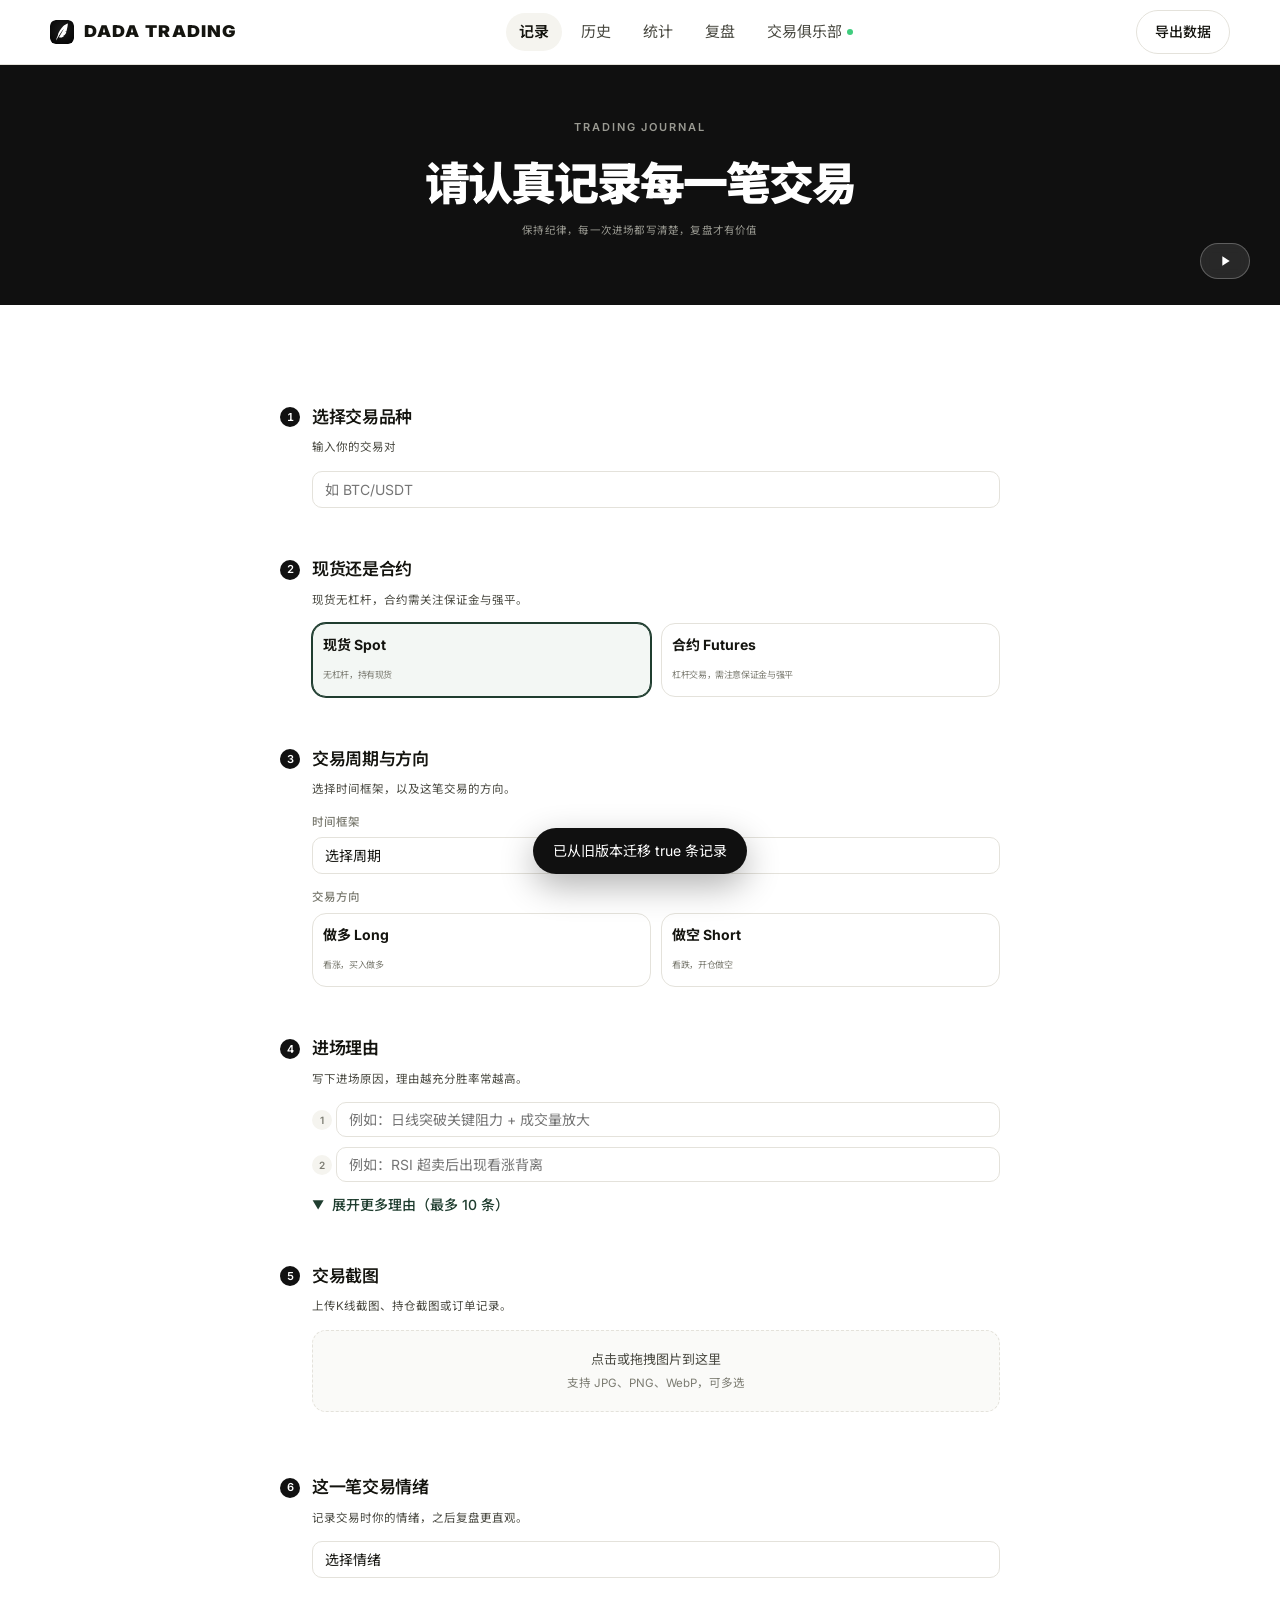
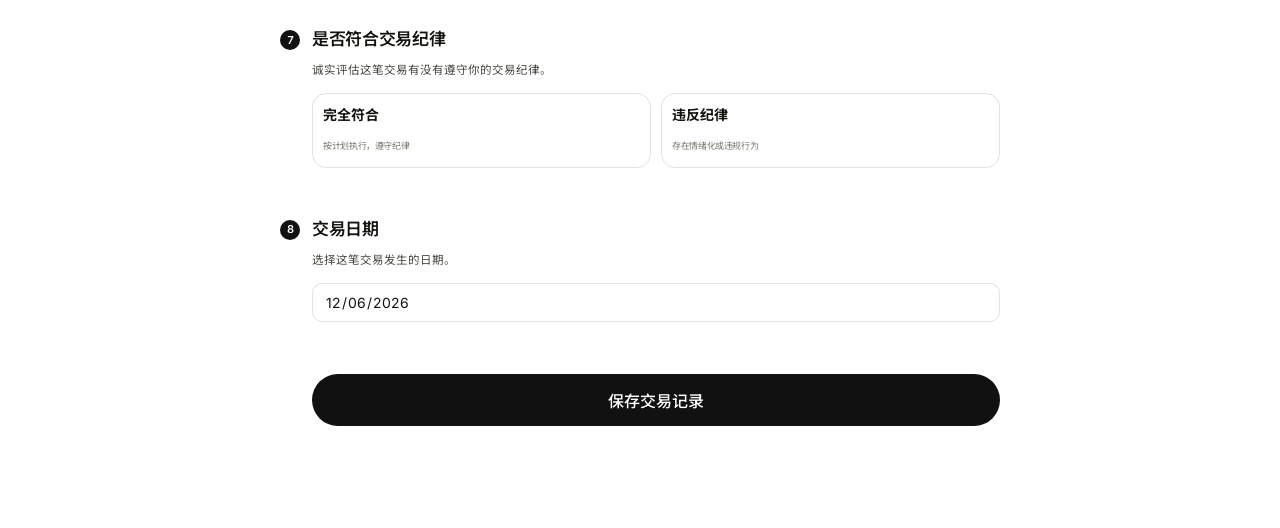
==== index.html @ 96890002 "v4 rebuild 1790158097" ====
<!DOCTYPE html>
<html lang="zh-CN">
<head>
  <meta charset="utf-8" />
  <meta name="viewport" content="width=device-width, initial-scale=1, maximum-scale=1, user-scalable=no" />
  <title>DADA TRADING | Crypto Journal</title>
  <link rel="preconnect" href="https://fonts.googleapis.com">
  <link rel="preconnect" href="https://fonts.gstatic.com" crossorigin>
  <link href="https://fonts.googleapis.com/css2?family=Inter:wght@400;500;600;700&family=Noto+Sans+SC:wght@400;500;700;900&family=Oswald:ital,wght@0,300;0,400;0,700;1,700&display=swap" rel="stylesheet">
  <link rel="icon" type="image/svg+xml" href="favicon.svg">
   <link rel="stylesheet" href="css/style.css?v=5924">
   <style>
    .feed-item { border-bottom: 1px solid #eee; padding: 12px 0; cursor: pointer; }
    .feed-item:last-child { border-bottom: none; }
    .feed-item__head { display: flex; align-items: center; gap: 8px; }
    .feed-dot-viewed { width: 8px; height: 8px; border-radius: 50%; background: #4c8468; }
    .feed-dot-unviewed { width: 8px; height: 8px; border-radius: 50%; background: #b33a2b; }
    .feed-date { font-weight: 600; font-size: 14px; color: #14140f; }
    .feed-title { font-size: 14px; color: #555; flex: 1; }
    .feed-viewed { font-size: 12px; color: #999; }
    .feed-detail { padding: 0; overflow: hidden; }
     .feed-detail .report-section { margin-bottom: 16px; }
     .feed-detail .report-section h3 { font-size: 16px; font-weight: 700; color: #14140f; border-left: 3px solid #b33a2b; padding-left: 8px; margin-bottom: 8px; }
    .feed-detail .report-section h3 { font-size: 16px; font-weight: 700; color: #14140f; border-left: 3px solid #b33a2b; padding-left: 8px; margin-bottom: 8px; }
    .feed-detail .report-section h4 { font-size: 14px; font-weight: 600; color: #333; margin: 8px 0 4px; }
    .feed-detail .report-section p { font-size: 13px; color: #444; line-height: 1.6; margin: 4px 0; }
    .feed-detail .report-table { width: 100%; border-collapse: collapse; margin: 8px 0; font-size: 13px; }
    .feed-detail .report-table th { background: #14140f; color: #fff; padding: 6px 10px; text-align: left; font-weight: 500; }
    .feed-detail .report-table td { padding: 6px 10px; border-bottom: 1px solid #eee; color: #333; }
    .feed-detail .report-table tr:nth-child(even) { background: #f9f9f9; }
    .feed-detail .report-table tr:hover { background: #f0f0f0; }
    .feed-detail .report-table .highlight { background: #fff3e0; font-weight: 600; color: #b33a2b; }
    .feed-detail .report-table .ok { color: #4c8468; font-weight: 600; }
    .feed-detail .report-table .warn { color: #b33a2b; }
    .feed-detail .report-table .neutral { color: #666; }
    .feed-detail .report-table td:first-child { font-weight: 600; color: #14140f; }
    .feed-detail .report-table td:first-child .tag { display: inline-block; padding: 2px 8px; border-radius: 4px; font-size: 11px; font-weight: 600; }
    .feed-detail .report-table .tag-ok { background: #e8f5e9; color: #4c8468; }
    .feed-detail .report-table .tag-warn { background: #fff3e0; color: #b33a2b; }
    .feed-detail .report-table .tag-neutral { background: #f5f5f5; color: #666; }
    .feed-detail .report-table .tag-fail { background: #ffebee; color: #b33a2b; }
    .feed-detail .report-bullet { font-size: 13px; color: #444; line-height: 1.8; padding-left: 4px; }
    .feed-detail .report-bullet li { margin-bottom: 2px; }
    .feed-detail .report-rule { border: none; border-top: 1px dashed #ddd; margin: 12px 0; }
    .feed-detail .report-quote { border-left: 3px solid #b33a2b; padding-left: 12px; font-size: 13px; color: #666; font-style: italic; margin: 8px 0; }
    .feed-detail .report-conclusion { background: linear-gradient(135deg, #14140f 0%, #1a1a12 100%); color: #fff; border-radius: 12px; padding: 16px 20px; margin-top: 12px; }
    .feed-detail .report-conclusion h3 { color: #fff; border-left-color: #f0c040; }
    .feed-detail .report-conclusion p { color: #ddd; }
     .feed-detail .report-footer { font-size: 11px; color: #aaa; margin-top: 12px; text-align: center; }
    @media (max-width: 480px) {
      .feed-detail .report-card { padding: 12px; border-radius: 8px; margin-bottom: 8px; }
       .feed-detail .report-section { margin-bottom: 10px; }
      .feed-detail .report-section h3 { font-size: 13px; padding-left: 6px; margin-bottom: 4px; }
      .feed-detail .report-section h4 { font-size: 12px; margin: 6px 0 2px; }
      .feed-detail .report-section p { font-size: 11px; line-height: 1.5; margin: 2px 0; }
      .feed-detail .report-table { font-size: 11px; margin: 4px 0; }
      .feed-detail .report-table th { padding: 4px 6px; font-size: 11px; }
      .feed-detail .report-table td { padding: 4px 6px; font-size: 11px; }
      .feed-detail .report-bullet { font-size: 11px; line-height: 1.6; }
      .feed-detail .report-bullet li { margin-bottom: 1px; }
      .feed-detail .report-rule { margin: 8px 0; }
      .feed-detail .report-quote { font-size: 11px; padding-left: 8px; margin: 4px 0; }
      .feed-detail .report-conclusion { padding: 10px 12px; margin-top: 8px; border-radius: 8px; }
      .feed-detail .report-conclusion h3 { font-size: 13px; }
      .feed-detail .report-conclusion p { font-size: 11px; }
    }
   </style>
</head>
<body>

  <header class="nav">
    <div class="nav__inner">
      <a class="brand" href="#" onclick="switchView('record'); return false;">
        <div class="brand__mark"><img src="favicon.svg" alt=""></div>
        <span>DADA TRADING</span>
      </a>
      <nav class="nav__links">
        <a href="#" data-view="record" class="active" onclick="switchView('record'); return false;">记录</a>
        <a href="#" data-view="history" onclick="switchView('history'); return false;">历史</a>
        <a href="#" data-view="stats" onclick="switchView('stats'); return false;">统计</a>
        <a href="#" data-view="review" onclick="switchView('review'); return false;">复盘</a>
        <a href="#" data-view="club" onclick="switchView('club'); return false;">交易俱乐部<span class="club-dot"></span></a>
      </nav>
      <div class="nav__actions">
        <a class="btn btn--ghost" id="navExport" href="#" onclick="switchView('history'); setTimeout(()=>document.getElementById('export').scrollIntoView({behavior:'smooth'}),50); return false;">导出数据</a>
      </div>
    </div>
  </header>

  <main>
    <!-- ======== VIEW RECORD ======== -->
    <section class="view" id="view-record">
      <section class="pagehead section--dark hero">
        <div class="wrap wrap--narrow">
          <p class="eyebrow">Trading Journal</p>
          <h1 class="display">请认真记录每一笔交易</h1>
          <p class="lede">保持纪律，每一次进场都写清楚，复盘才有价值</p>
        </div>
        <button class="player-btn" id="audioToggle" type="button" aria-label="播放暂停冥想音乐" aria-pressed="false">
          <svg class="ic-play" viewBox="0 0 24 24" width="16" height="16" fill="currentColor"><path d="M8 5v14l11-7z"/></svg>
          <svg class="ic-pause" viewBox="0 0 24 24" width="16" height="16" fill="currentColor"><path d="M6 5h4v14H6zM14 5h4v14h-4z"/></svg>
        </button>
      </section>
      <section class="section">
        <div class="wrap wrap--narrow">
          <div class="success" id="successState">
            <div class="success-icon">✓</div>
            <h2>已记录</h2>
            <p>这笔交易已保存到你的日记。继续保持纪律。</p>
            <br>
            <button class="btn btn--primary" style="max-width:220px;margin:0 auto" onclick="location.reload()">再记一笔</button>
            <br>
            <a class="btn btn--ghost hide-mobile" style="width:auto" href="#" onclick="switchView('history'); return false;">查看历史记录</a>
          </div>

          <form class="form" id="tradeForm" onsubmit="handleSubmit(event)">
            <!-- 1. 选择交易品种 -->
            <div class="form__step">
              <h2 class="form__label"><span>1</span> 选择交易品种</h2>
              <p class="form__hint">输入你的交易对</p>
              <input type="text" id="pair" placeholder="如 BTC/USDT" required>
            </div>

            <!-- 2. 现货还是合约 -->
            <div class="form__step">
              <h2 class="form__label"><span>2</span> 现货还是合约</h2>
              <p class="form__hint">现货无杠杆，合约需关注保证金与强平。</p>
              <div class="choices">
                <label class="choice"><input type="radio" name="marketType" value="spot" checked><div><strong>现货 Spot</strong><em>无杠杆，持有现货</em></div></label>
                <label class="choice"><input type="radio" name="marketType" value="futures"><div><strong>合约 Futures</strong><em>杠杆交易，需注意保证金与强平</em></div></label>
              </div>
            </div>

            <!-- 3. 交易周期与方向 -->
            <div class="form__step">
              <h2 class="form__label"><span>3</span> 交易周期与方向</h2>
              <p class="form__hint">选择时间框架，以及这笔交易的方向。</p>
              <div>
                <div class="field-label">时间框架</div>
                <select id="timeframe" required>
                  <option value="">选择周期</option>
                  <option value="scalp">Scalp（超短）</option>
                  <option value="intraday">日内</option>
                  <option value="swing">波段</option>
                  <option value="position">中长线</option>
                </select>
              </div>
              <div class="field-label" style="margin-top:14px">交易方向</div>
              <div class="choices">
                <label class="choice"><input type="radio" name="direction" value="long" required><div><strong>做多 Long</strong><em>看涨，买入做多</em></div></label>
                <label class="choice"><input type="radio" name="direction" value="short"><div><strong>做空 Short</strong><em>看跌，开仓做空</em></div></label>
              </div>
            </div>
            <!-- 4. 进场理由 -->
            <div class="form__step">
              <h2 class="form__label"><span>4</span> 进场理由</h2>
              <p class="form__hint">写下进场原因，理由越充分胜率常越高。</p>
              <div class="reasons-list" id="reasonsList">
                <div class="reason-item">
                  <span class="num-badge">1</span>
                  <input type="text" name="reason" placeholder="例如：日线突破关键阻力 + 成交量放大" maxlength="120">
                </div>
                <div class="reason-item">
                  <span class="num-badge">2</span>
                  <input type="text" name="reason" placeholder="例如：RSI 超卖后出现看涨背离" maxlength="120">
                </div>
                <div class="reasons-extra" id="reasonsExtra">
                  <div class="reason-item">
                    <span class="num-badge">3</span>
                    <input type="text" name="reason" placeholder="例如：支撑位多次测试后守住" maxlength="120">
                  </div>
                  <div class="reason-item">
                    <span class="num-badge">4</span>
                    <input type="text" name="reason" placeholder="例如：与大盘 / BTC 走势背离" maxlength="120">
                  </div>
                  <div class="reason-item">
                    <span class="num-badge">5</span>
                    <input type="text" name="reason" placeholder="例如：资金费率极端，反向博弈" maxlength="120">
                  </div>
                  <div class="reason-item">
                    <span class="num-badge">6</span>
                    <input type="text" name="reason" placeholder="例如：重要新闻 / 事件驱动" maxlength="120">
                  </div>
                  <div class="reason-item">
                    <span class="num-badge">7</span>
                    <input type="text" name="reason" placeholder="例如：形态确认（头肩、旗形等）" maxlength="120">
                  </div>
                  <div class="reason-item">
                    <span class="num-badge">8</span>
                    <input type="text" name="reason" placeholder="例如：多周期共振" maxlength="120">
                  </div>
                  <div class="reason-item">
                    <span class="num-badge">9</span>
                    <input type="text" name="reason" placeholder="例如：风险回报比 ≥ 1:2" maxlength="120">
                  </div>
                  <div class="reason-item">
                    <span class="num-badge">10</span>
                    <input type="text" name="reason" placeholder="例如：符合自己的交易系统信号" maxlength="120">
                  </div>
                </div>
              </div>

              <button type="button" class="reasons-toggle" id="reasonsToggle" onclick="toggleReasons()">
                <span class="arrow">▼</span>
                <span id="reasonsToggleText">展开更多理由（最多 10 条）</span>
              </button>

            </div>

            <!-- 5. 交易截图 -->
            <div class="form__step">
              <h2 class="form__label"><span>5</span> 交易截图</h2>
              <p class="form__hint">上传K线截图、持仓截图或订单记录。</p>
              <div class="upload-zone" id="uploadZone" onclick="document.getElementById('fileInput').click()">
                <p>点击或拖拽图片到这里</p>
                <p class="hint">支持 JPG、PNG、WebP，可多选</p>
              </div>
              <input type="file" id="fileInput" accept="image/*" multiple style="display:none" onchange="handleFiles(this.files)">
              <div class="preview-grid" id="previewGrid"></div>
            </div>

            <!-- 6. 这一笔交易情绪 -->
            <div class="form__step">
              <h2 class="form__label"><span>6</span> 这一笔交易情绪</h2>
              <p class="form__hint">记录交易时你的情绪，之后复盘更直观。</p>
              <select id="emotion">
                <option value="">选择情绪</option>
                <option value="1">😰 恐慌 / 贪婪</option>
                <option value="2">😟 焦虑 / 冲动</option>
                <option value="3">😐 一般</option>
                <option value="4">🙂 沉着</option>
                <option value="5">😌 理性且自信</option>
              </select>
            </div>

            <!-- 7. 是否符合交易纪律 -->
            <div class="form__step">
              <h2 class="form__label"><span>7</span> 是否符合交易纪律</h2>
              <p class="form__hint">诚实评估这笔交易有没有遵守你的交易纪律。</p>
              <div class="choices">
                <label class="choice"><input type="radio" name="discipline" value="yes" required><div><strong>完全符合</strong><em>按计划执行，遵守纪律</em></div></label>
                <label class="choice"><input type="radio" name="discipline" value="no"><div><strong>违反纪律</strong><em>存在情绪化或违规行为</em></div></label>
              </div>
            </div>

            <!-- 8. 交易日期 -->
            <div class="form__step">
              <h2 class="form__label"><span>8</span> 交易日期</h2>
              <p class="form__hint">选择这笔交易发生的日期。</p>
              <input type="date" id="tradeDate" required>
            </div>

            <button type="submit" class="btn btn--primary btn--save">保存交易记录</button>
          </form>
        </div>
      </section>
    </section>

    <!-- ======== VIEW HISTORY ======== -->
    <section class="view" id="view-history" style="display:none">
      <section class="pagehead section--dark">
        <div class="wrap wrap--narrow">
          <p class="eyebrow">Trade History</p>
          <h1 class="display">历史</h1>
          <p class="lede">回顾每一笔交易，找到哪些决策在做对的事，哪些在亏钱</p>
        </div>
      </section>
      <section class="section">
        <div class="wrap">
          <div class="stats-grid">
            <div class="stat-card"><div class="stat-label">符合筛选的交易</div><div class="stat-value" id="sumTotal">—</div></div>
            <div class="stat-card"><div class="stat-label">已平仓</div><div class="stat-value" id="sumClosed">—</div></div>
            <div class="stat-card"><div class="stat-label">胜率</div><div class="stat-value" id="sumWinrate">—</div></div>
            <div class="stat-card"><div class="stat-label">累计盈亏</div><div class="stat-value" id="sumPnl">—</div></div>
          </div>
          <div class="toolbar">
            <div class="grow" style="max-width:300px"><input type="search" id="fQ" placeholder="搜索交易对 / 理由 / 笔记…"></div>
            <select id="fMarketType"><option value="">全部市场</option><option value="spot">现货</option><option value="futures">合约</option></select>
            <select id="fDirection"><option value="">全部方向</option><option value="long">做多</option><option value="short">做空</option></select>
            <select id="fResult"><option value="">全部结果</option><option value="win">盈利</option><option value="loss">亏损</option><option value="breakeven">持平</option><option value="open">持仓</option></select>
            <select id="fMonth"><option value="">全部月份</option></select>
            <button class="btn btn--ghost" id="btnReset">重置</button>
          </div>
          <div class="list-meta">
            <span id="resultCount"></span>
            <div id="pager" style="display:flex;gap:6px"></div>
          </div>
          <div class="card">
            <div class="table-wrap">
              <table class="table" id="tradeTable">
                <thead><tr><th>日期</th><th>交易对</th><th>方向</th><th>市场</th><th>进场 → 出场</th><th>收益率</th><th>盈亏</th><th>结果</th><th>理由</th></tr></thead>
                <tbody id="tbody"></tbody>
              </table>
            </div>
            <div class="empty" id="histEmpty" style="display:none">
              <div class="empty-icon">🗒</div>
              <h3>还没有交易记录</h3>
              <p>去记录第一笔交易，或者调整筛选条件再看看。</p>
              <a class="btn btn--primary btn--row" href="#" onclick="switchView('record'); return false;">去记录</a>
            </div>
          </div>
        </div>
      </section>

      <section id="export" class="section">
        <div class="wrap">
          <div class="card">
            <div class="card__head"><div><h3 class="card__title">数据导出与备份</h3><p class="card__sub">CSV 可用 Excel / Numbers 打开；JSON 备份包含截图，可完整恢复。</p></div></div>
            <div class="toolbar" style="justify-content:flex-start;background:none;border:1px solid var(--line);padding:16px">
              <button class="btn btn--sm btn--row" id="btnCsv">导出 CSV（当前筛选）</button>
              <button class="btn btn--ghost btn--row" id="btnBackup">备份全部数据 (JSON)</button>
              <button class="btn btn--ghost btn--row" id="btnRestore">从备份恢复</button>
              <input type="file" id="fileRestore" accept=".json,application/json" style="display:none">
            </div>
          </div>
        </div>
      </section>

      <section class="section" style="padding-bottom:0">
        <div class="wrap">
          <div class="card">
            <div class="card__head"><div><h3 class="card__title">数据同步（多设备）</h3><p class="card__sub">手机与 Mac 使用同一份数据。配置一次后无需手动备份导入。</p></div></div>
            <div id="syncStatus" class="sync-status"></div>
            <div class="toolbar" style="justify-content:flex-start;background:none;border:1px solid var(--line);padding:16px;flex-wrap:wrap">
              <input id="syncUrl" type="text" placeholder="服务器地址，如 http://192.168.1.10:8737" style="flex:1;min-width:240px;padding:10px 12px;border:1px solid var(--line);border-radius:10px;background:#fff;font-size:14px">
              <button class="btn btn--sm btn--row" id="btnSyncConnect">连接并同步</button>
              <button class="btn btn--ghost btn--row" id="btnSyncUpload">把本机数据上传到服务器</button>
              <button class="btn btn--ghost btn--row" id="btnSyncDisconnect">断开同步（用本地数据）</button>
            </div>
          </div>
          <p class="footer-note" style="padding-top:24px">数据保存在本地或你自己机器的服务器上，不会上传到第三方。手机连接同一网络后用浏览器打开服务器地址即可同步使用。</p>
        </div>
      </section>
    </section>

    <!-- ======== VIEW STATS ======== -->
    <section class="view" id="view-stats" style="display:none">
      <section class="pagehead section--dark">
        <div class="wrap wrap--narrow">
          <p class="eyebrow">Analytics</p>
          <h1 class="display">让结果有迹可循</h1>
          <p class="lede">时刻看清自己哪里在赚钱，哪里在情绪化交易</p>
        </div>
      </section>
      <div class="review-tabs review-tabs--tight review-tabs--center wrap wrap--narrow">
        <button class="review-tab active" id="tabPlaza" onclick="switchStatsTab('plaza'); return false;">交易广场</button>
        <button class="review-tab" id="tabDashboard" onclick="switchStatsTab('dashboard'); return false;">数据看板</button>
      </div>
      <section class="section section--top-sm section--plaza" id="panelPlaza">
        <div class="wrap wrap--narrow">
          <div class="card card--flat">
            <div id="plazaBoard"></div>
          </div>
        </div>
      </section>
      <section class="section section--top-sm" id="panelDashboard" style="display:none">
        <div class="wrap">
          <div class="empty" id="statsEmpty" style="display:none">
            <div class="empty-icon">📊</div>
            <h3>还没有统计数据</h3>
            <p>先记录几笔交易，这里会生成胜率、盈亏分布、情绪等分析。</p>
            <a class="btn btn--primary btn--row" href="#" onclick="switchView('record'); return false;">去记录</a>
          </div>
          <div class="chart-grid">
            <div style="padding:0 22px" id="marketWrap">
              <div id="marketChart"></div>
            </div>
            <div style="padding:0 22px" id="timeframeWrap">
              <div id="timeframeChart"></div>
            </div>
            <div style="padding:0 22px" id="directionWrap">
              <div id="directionChart"></div>
            </div>
            <div style="padding:0 22px" id="resultWrap">
              <div id="resultChart"></div>
            </div>
            <div style="padding:0 22px" id="reasonsWrap">
              <div id="reasonsChart"></div>
            </div>
            <div class="card">
              <div class="card__head"><div><h3 class="card__title">情绪分布</h3><p class="card__sub">1 = 焦虑 / 贪婪，5 = 平静理性</p></div></div>
              <div id="emotionChart"></div>
            </div>
            <div class="card" style="grid-column:1/-1">
              <div class="card__head"><div><h3 class="card__title">纪律 vs 表现</h3><p class="card__sub" id="disciplineNote"></p></div></div>
              <div id="pressureChart" style="margin-top:14px"></div>
            </div>
          </div>
          <p class="footer-note" style="padding-top:24px">数据仅保存在本地（浏览器 / Mac 应用），不会上传到服务器。</p>
        </div>
      </section>
    </section>

    <!-- ======== VIEW CLUB ======== -->
    <section class="view" id="view-review" style="display:none">
      <section class="pagehead section--dark">
        <div class="wrap wrap--narrow">
          <p class="eyebrow">Review</p>
          <h1 class="display">复盘是优秀交易者的标配</h1>
          <p class="lede">回顾每一笔交易，提炼下一次更好的自己</p>
        </div>
      </section>
      <div class="review-tabs wrap wrap--narrow">
        <button class="review-tab active" id="tabDiary" onclick="switchReviewTab('diary')">我的笔记</button>
        <button class="review-tab" id="tabWrite" onclick="startNewNote()">记录复盘</button>
        <button class="review-tab" id="tabSummary" onclick="switchReviewTab('summary')">复盘总结</button>
      </div>
      <section class="section" id="panelDiary">
        <div class="wrap wrap--narrow">
          <div class="card card--flat">
            <div id="noteFilterBar" class="note-filter-bar" hidden></div>
            <div id="noteTimeline"></div>
          </div>
        </div>
      </section>

      <section class="section" id="panelWrite" style="display:none">
        <div class="wrap wrap--narrow">
          <div class="card card--flat">
            <label class="note-field-label" for="noteTitle">标题</label>
            <input type="text" id="noteTitle" class="note-input" maxlength="60" placeholder="本次复盘的主题是什么？">
            <div class="form__step note-kind">
              <div class="choices">
                <label class="choice"><input type="radio" name="noteKind" value="gain" checked><div><strong>经验 Gain</strong><em>做对的，继续保持</em></div></label>
                <label class="choice"><input type="radio" name="noteKind" value="lesson"><div><strong>教训 Lesson</strong><em>踩过的坑，下次绕开</em></div></label>
              </div>
            </div>
            <label class="note-field-label" for="noteBody">正文</label>
            <textarea id="noteBody" class="note-textarea" maxlength="1000" placeholder="正文：交易结束后写下经验教训，下次复盘时一目了然……"></textarea>
            <div class="note-editor">
              <span class="note-count" id="noteCount">0</span>
              <button type="button" class="btn btn--primary btn--save" id="noteSave" onclick="saveReviewNote()">保存复盘笔记</button>
            </div>
          </div>
        </div>
      </section>

      <section class="section" id="panelSummary" style="display:none">
        <div class="wrap wrap--narrow">
          <div class="card card--flat">
            <div class="summary-stats" id="summaryStats"></div>
          </div>
        </div>
      </section>

      <div class="note-filter" id="noteFilter" hidden>
        <div class="note-filter__mask" onclick="closeNoteFilter()"></div>
        <div class="note-filter__sheet">
          <div class="note-filter__head">
            <button type="button" class="note-filter__arrow" onclick="noteFilterYear(-1)">&lsaquo;</button>
            <span class="note-filter__year" id="noteFilterYear"></span>
            <button type="button" class="note-filter__arrow" onclick="noteFilterYear(1)">&rsaquo;</button>
          </div>
          <div class="note-filter__grid" id="noteFilterMonths"></div>
          <div class="note-filter__foot">
            <button type="button" class="note-card__btn" onclick="clearNoteFilter()">显示全部</button>
            <button type="button" class="note-card__btn" onclick="closeNoteFilter()">取消</button>
          </div>
        </div>
      </div>
    </section>

    <section class="view" id="view-club" style="display:none">
      <section class="pagehead section--dark">
        <div class="wrap wrap--narrow">
          <p class="eyebrow">Community</p>
          <h1 class="display">交易者共享俱乐部</h1>
          <p class="lede">只属于我们的交易交流空间</p>
        </div>
      </section>
      <div class="review-tabs wrap wrap--narrow">
        <button class="review-tab" id="clubTabFeed" onclick="switchClubTab('feed'); return false;">每日摘要</button>
        <button class="review-tab active" id="clubTabBooks" onclick="switchClubTab('books'); return false;">书籍推荐</button>
                <button class="review-tab" id="clubTabTools" onclick="switchClubTab('tools'); return false;">常用工具</button>
                <button class="review-tab" id="clubTabIndicator" onclick="switchClubTab('indicator'); return false;">交易指标</button>
        <button class="review-tab" id="clubTabStory" onclick="switchClubTab('story'); return false;">作者故事</button>
      </div>

      <section class="section section--books" id="panelBooks">
        <div class="wrap wrap--narrow">
            <div class="card card--flat">
              <div class="card__head book-intro"><div><h3 class="card__title book-title-lg">读书是最低成本取众家之长的路径之一，如果建立了系统框架，知识更容易转化，结合过往的读书经验，我花了一些时间，整理了一份交易书单，它们每一本都给了我很大的引导和启发，希望同样对你也有帮助！</h3></div></div>
            <div class="book-list" id="bookList">
<div class="book-card" data-id="book1"><img class="book-cover" src="covers/book1.png" alt="股票作手回忆录"><div class="book-title">股票作手回忆录</div><div class="book-subtitle">埃德温·勒费弗</div><div class="book-summary" style="display:none">本书是华尔街传奇操盘手杰西·利弗莫尔的传记式经典。书中记录了他从14岁入市到数次大起大落的交易生涯，深刻揭示了市场趋势、人性弱点与交易纪律的关系。对任何想在市场中长期生存的交易者而言，这都是一本必读之作。</div></div>
        <div class="book-card" data-id="book2"><img class="book-cover" src="covers/book2.png" alt="纪律交易者"><div class="book-title">纪律交易者</div><div class="book-subtitle">马克·道格拉斯</div><div class="book-summary" style="display:none">马克·道格拉斯经典之作。书中直指交易者亏损的根源并非技术不足，而是心理与纪律的缺失。通过系统的训练方法，帮助交易者建立赢家心智，克服恐惧与贪婪，在市场中保持一致性盈利。</div></div>
        <div class="book-card" data-id="book3"><img class="book-cover" src="covers/book3.png" alt="海龟交易法"><div class="book-title">海龟交易法</div><div class="book-subtitle">柯蒂斯·费思</div><div class="book-summary" style="display:none">原汁原味的海龟交易实验亲历者回忆录。详细披露了理查德·丹尼斯与威廉·埃克哈特的传奇赌局，以及海龟们如何被训练成顶尖交易员。书中完整阐释了趋势跟踪系统的核心规则与资金管理方法。</div></div>
        <div class="book-card" data-id="book4"><img class="book-cover" src="covers/book4.png" alt="道氏理论"><div class="book-title">道氏理论</div><div class="book-subtitle">罗伯特·雷亚</div><div class="book-summary" style="display:none">道氏理论是技术分析的基石。书中系统阐述了市场趋势的三种级别、指数相互验证原则以及成交量确认原则，为后续所有技术分析方法奠定了理论基础。</div></div>
        <div class="book-card" data-id="book5"><img class="book-cover" src="covers/book5.png" alt="赚钱，再自然不过"><div class="book-title">赚钱，再自然不过</div><div class="book-subtitle">马克·道格拉斯</div><div class="book-summary" style="display:none">交易心理分析经典之作。马克·道格拉斯指出交易者亏损的根源并非技术不足，而是心理与纪律的缺失。通过系统的训练方法，帮助交易者建立赢家心智，克服恐惧与贪婪，在市场中保持一致性盈利。</div></div>
        <div class="book-card" data-id="book6"><img class="book-cover" src="covers/book6.png" alt="易交易为生"><div class="book-title">易交易为生</div><div class="book-subtitle">迈克·贝拉菲奥雷</div><div class="book-summary" style="display:none">一位全职交易员的实战心法。书中分享了如何在市场中稳定盈利的心态管理方法，强调交易纪律、风险控制与情绪管理的重要性，适合希望以交易为生的读者阅读。</div></div>
        <div class="book-card" data-id="book7"><img class="book-cover" src="covers/book7.png" alt="趋势交易法"><div class="book-title">趋势交易法</div><div class="book-subtitle">鹿希武</div><div class="book-summary" style="display:none">趋势交易法的权威著作。书中系统阐述了趋势交易法的核心原理、策略框架与实战应用，揭示了如何在交易中识别并跟随大趋势，实现长期稳定盈利。</div></div>
        <div class="book-card" data-id="book8"><img class="book-cover" src="covers/book8.png" alt="海龟交易法则"><div class="book-title">海龟交易法则</div><div class="book-subtitle">柯蒂斯·费思</div><div class="book-summary" style="display:none">海龟交易法则的权威著作。书中系统阐述了海龟交易法则的核心原理、策略框架与实战应用，揭示了如何在交易中遵循系统化规则，实现长期稳定盈利。</div></div>
        <div class="book-card" data-id="book9"><img class="book-cover" src="covers/book9.png" alt="日本蜡烛图技术"><div class="book-title">日本蜡烛图技术</div><div class="book-subtitle">史蒂夫·尼森</div><div class="book-summary" style="display:none">日本蜡烛图技术的权威著作。书中系统阐述了日本蜡烛图技术的核心原理、策略框架与实战应用，揭示了如何在交易中通过K线形态分析市场，实现长期稳定盈利。</div></div>
        <div class="book-card" data-id="book10"><img class="book-cover" src="covers/book10.png" alt="期货市场技术分析"><div class="book-title">期货市场技术分析</div><div class="book-subtitle">约翰·墨菲</div><div class="book-summary" style="display:none">期货市场技术分析的权威著作。书中系统阐述了期货市场技术分析的核心原理、策略框架与实战应用，揭示了如何在期货市场中通过技术分析实现长期稳定盈利。</div></div>
        <div class="book-card" data-id="book11"><img class="book-cover" src="covers/book11.png" alt="股票大作手操盘术"><div class="book-title">股票大作手操盘术</div><div class="book-subtitle">杰西·利弗莫尔</div><div class="book-summary" style="display:none">股票大作手操盘术的权威著作。书中系统阐述了股票大作手操盘术的核心原理、策略框架与实战应用，揭示了如何在股票交易中通过系统化方法实现长期稳定盈利。</div></div>
        <div class="book-card" data-id="book12"><img class="book-cover" src="covers/book12.png" alt="交易心理分析"><div class="book-title">交易心理分析</div><div class="book-subtitle">马克·道格拉斯</div><div class="book-summary" style="display:none">交易心理分析的权威著作。书中系统阐述了交易心理分析的核心原理、策略框架与实战应用，揭示了如何在交易中保持纪律性，克服人性弱点，实现长期稳定盈利。</div></div>
        <div class="book-card" data-id="book13"><img class="book-cover" src="covers/book13.png" alt="澄明之境"><div class="book-title">澄明之境</div><div class="book-subtitle">青泽</div><div class="book-summary" style="display:none">交易哲学经典之作。青泽基于康德哲学提出"人为市场立法"的投资哲学，深入探讨投资中的不确定性、风险与心态、思路与策略，是交易者从术到道的进阶之作。</div></div>
        <div class="book-card" data-id="book14"><img class="book-cover" src="covers/book14.png" alt="海龟交易法则"><div class="book-title">海龟交易法则</div><div class="book-subtitle">柯蒂斯·费思</div><div class="book-summary" style="display:none">海龟交易法则的权威著作。书中系统阐述了海龟交易法则的核心原理、策略框架与实战应用，揭示了如何在交易中遵循系统化规则，实现长期稳定盈利。</div></div>
        <div class="book-card" data-id="book15"><img class="book-cover" src="covers/book15.png" alt="日本蜡烛图技术"><div class="book-title">日本蜡烛图技术</div><div class="book-subtitle">史蒂夫·尼森</div><div class="book-summary" style="display:none">日本蜡烛图技术的权威著作。书中系统阐述了日本蜡烛图技术的核心原理、策略框架与实战应用，揭示了如何在交易中通过K线形态分析市场，实现长期稳定盈利。</div></div>
        <div class="book-card" data-id="book16"><img class="book-cover" src="covers/book16.png" alt="期货市场技术分析"><div class="book-title">期货市场技术分析</div><div class="book-subtitle">约翰·墨菲</div><div class="book-summary" style="display:none">期货市场技术分析的权威著作。书中系统阐述了期货市场技术分析的核心原理、策略框架与实战应用，揭示了如何在期货市场中通过技术分析实现长期稳定盈利。</div></div>
        <div class="book-card" data-id="book17"><img class="book-cover" src="covers/book17.png" alt="股票大作手操盘术"><div class="book-title">股票大作手操盘术</div><div class="book-subtitle">杰西·利弗莫尔</div><div class="book-summary" style="display:none">股票大作手操盘术的权威著作。书中系统阐述了股票大作手操盘术的核心原理、策略框架与实战应用，揭示了如何在股票交易中通过系统化方法实现长期稳定盈利。</div></div>
        <div class="book-card" data-id="book18"><img class="book-cover" src="covers/book18.png" alt="交易心理分析"><div class="book-title">交易心理分析</div><div class="book-subtitle">马克·道格拉斯</div><div class="book-summary" style="display:none">交易心理分析的权威著作。书中系统阐述了交易心理分析的核心原理、策略框架与实战应用，揭示了如何在交易中保持纪律性，克服人性弱点，实现长期稳定盈利。</div></div>
        <div class="book-card" data-id="book19"><img class="book-cover" src="covers/book19.png" alt="交易的逻辑"><div class="book-title">交易的逻辑</div><div class="book-subtitle">马克·费舍尔</div><div class="book-summary" style="display:none">Mark B. Fisher经典交易之作。书中阐述了ACD交易方法，通过开盘区间确定买卖点位，将交易系统化、规则化。书中揭示了如何将复杂的市场行为简化为可执行的交易逻辑，帮助交易者建立系统化的交易框架，在市场中保持一致性盈利。</div></div>
        <div class="book-card" data-id="book20"><img class="book-cover" src="covers/book20.png" alt="趋势跟踪"><div class="book-title">趋势跟踪</div><div class="book-subtitle">迈克尔·科沃尔</div><div class="book-summary" style="display:none">趋势跟踪策略的权威著作。书中系统阐述了趋势跟踪的核心原理、策略框架与实战应用，揭示了如何在市场中识别并跟随大趋势，实现长期稳定盈利。</div></div>
        <div class="book-card" data-id="book21"><img class="book-cover" src="covers/book21.png" alt="趋势交易法"><div class="book-title">趋势交易法</div><div class="book-subtitle">鹿希武</div><div class="book-summary" style="display:none">趋势交易法的权威著作。书中系统阐述了趋势交易法的核心原理、策略框架与实战应用，揭示了如何在交易中识别并跟随大趋势，实现长期稳定盈利。</div></div>
        <div class="book-card" data-id="book22"><img class="book-cover" src="covers/book22.png" alt="交易的逻辑"><div class="book-title">交易的逻辑</div><div class="book-subtitle">马克·费舍尔</div><div class="book-summary" style="display:none">Mark B. Fisher经典交易之作。书中阐述了ACD交易方法，通过开盘区间确定买卖点位，将交易系统化、规则化。书中揭示了如何将复杂的市场行为简化为可执行的交易逻辑，帮助交易者建立系统化的交易框架，在市场中保持一致性盈利。</div></div>
        <div class="book-card" data-id="book23"><img class="book-cover" src="covers/book23.png" alt="趋势交易法"><div class="book-title">趋势交易法</div><div class="book-subtitle">鹿希武</div><div class="book-summary" style="display:none">趋势交易法的权威著作。书中系统阐述了趋势交易法的核心原理、策略框架与实战应用，揭示了如何在交易中识别并跟随大趋势，实现长期稳定盈利。</div></div>
        <div class="book-card" data-id="book24"><img class="book-cover" src="covers/book24.png" alt="趋势跟踪"><div class="book-title">趋势跟踪</div><div class="book-subtitle">迈克尔·科沃尔</div><div class="book-summary" style="display:none">趋势跟踪策略的权威著作。书中系统阐述了趋势跟踪的核心原理、策略框架与实战应用，揭示了如何在市场中识别并跟随大趋势，实现长期稳定盈利。</div></div>
        </div>
          </div>
        </div>
      </section>
      
       <section class="section" id="panelFeed" style="display:none">
         <div class="wrap wrap--narrow">
           <div class="card card--flat">
             <div class="card__head"><div><h3 class="card__title">每日摘要</h3><p class="card__sub">CME 比特币机构情绪日报，点开查看详情</p></div></div>
             <div id="feedList"></div>
           </div>
         </div>
       </section>
      <section class="section" id="panelStory" style="display:none">
        <div class="wrap wrap--narrow">
          <div class="card card--flat">
            <div class="card__head"><div><h3 class="card__title">我的故事</h3><p class="card__sub">从第一笔交易开始的成长记录，慢慢写给自己看。</p></div></div>
            <div class="empty" id="clubEmptyStory"><div class="empty-icon">✍️</div><h3>故事还没开始</h3><p>想写的时候，就从这里落笔。</p></div>
          </div>
        </div>
      </section>
    </section>
  </main>

  <audio id="globalAudio" src="audio/交易冥想练习-叁生资管-达达.mp3" loop preload="metadata"></audio>

  <div class="modal-backdrop" id="modalBackdrop">
    <div class="modal">
      <div class="modal__head">
        <h2 class="modal__title" id="modalTitle"></h2>
        <button class="modal__close" id="modalClose" aria-label="关闭">✕</button>
      </div>
      <div id="modalBody"></div>
      <div class="modal__actions">
        <button class="btn btn--danger-ghost" id="modalDelete">删除这笔交易</button>
      </div>
    </div>
  </div>

  <script src="js/app.js?v=5888"></script>
  <script src="js/history.js?v=5888"></script>
  <script src="js/stats.js?v=5888"></script>
  <script>
    /* Router */
    function switchView(v) {
      document.querySelectorAll('.view').forEach(el => {
        el.style.display = el.id === 'view-' + v ? '' : 'none';
      });
      document.querySelectorAll('.nav__links a').forEach(a => {
        a.classList.toggle('active', a.dataset.view === v);
      });
      if (v === 'history' && window.__historyReload) window.__historyReload();
      if (v === 'stats' && window.__statsReload) window.__statsReload();
      if (v === 'review' && window.__notesReload) window.__notesReload();
    }

    /* Review sub-tabs */
    function switchClubTab(tab) {
      document.getElementById("clubTabBooks").classList.toggle("active", tab === "books");
      document.getElementById("clubTabFeed").classList.toggle("active", tab === "feed");
      document.getElementById("clubTabStory").classList.toggle("active", tab === "story");
      document.getElementById("panelBooks").style.display = tab === "books" ? "" : "none";
      document.getElementById("panelFeed").style.display = tab === "feed" ? "" : "none";
      document.getElementById("panelStory").style.display = tab === "story" ? "" : "none";
       if (tab === "books") renderBooks();
       if (tab === "feed") renderFeed();
     }
    window.books = [
         { id: 'book1', title: '股票作手回忆录', author: '埃德温·勒费弗', cover: 'covers/book1.png', initial: '', summary: '本书是华尔街传奇操盘手杰西·利弗莫尔的传记式经典。书中记录了他从14岁入市到数次大起大落的交易生涯，深刻揭示了市场趋势、人性弱点与交易纪律的关系。对任何想在市场中长期生存的交易者而言，这都是一本必读之作。' },
         { id: 'book2', title: '纪律交易者', author: '马克·道格拉斯', cover: 'covers/book2.png', initial: '', summary: '马克·道格拉斯经典之作。书中直指交易者亏损的根源并非技术不足，而是心理与纪律的缺失。通过系统的训练方法，帮助交易者建立赢家心智，克服恐惧与贪婪，在市场中保持一致性盈利。' },
         { id: 'book3', title: '海龟交易法', author: '柯蒂斯·费思', cover: 'covers/book3.png', initial: '', summary: '原汁原味的海龟交易实验亲历者回忆录。详细披露了理查德·丹尼斯与威廉·埃克哈特的传奇赌局，以及海龟们如何被训练成顶尖交易员。书中完整阐释了趋势跟踪系统的核心规则与资金管理方法。' },
         { id: 'book4', title: '道氏理论', author: '罗伯特·雷亚', cover: 'covers/book4.png', initial: '', summary: '道氏理论是技术分析的基石。书中系统阐述了市场趋势的三种级别、指数相互验证原则以及成交量确认原则，为后续所有技术分析方法奠定了理论基础。' },
         { id: 'book5', title: '赚钱，再自然不过', author: '马克·道格拉斯', cover: 'covers/book5.png', initial: '', summary: '交易心理分析经典之作。马克·道格拉斯指出交易者亏损的根源并非技术不足，而是心理与纪律的缺失。通过系统的训练方法，帮助交易者建立赢家心智，克服恐惧与贪婪，在市场中保持一致性盈利。' },
         { id: 'book6', title: '易交易为生', author: '迈克·贝拉菲奥雷', cover: 'covers/book6.png', initial: '', summary: '一位全职交易员的实战心法。书中分享了如何在市场中稳定盈利的心态管理方法，强调交易纪律、风险控制与情绪管理的重要性，适合希望以交易为生的读者阅读。' },
         { id: 'book7', title: '趋势交易法', author: '鹿希武', cover: 'covers/book7.png', initial: '', summary: '趋势交易法的权威著作。书中系统阐述了趋势交易法的核心原理、策略框架与实战应用，揭示了如何在交易中识别并跟随大趋势，实现长期稳定盈利。' },
         { id: 'book8', title: '海龟交易法则', author: '柯蒂斯·费思', cover: 'covers/book8.png', initial: '', summary: '海龟交易法则的权威著作。书中系统阐述了海龟交易法则的核心原理、策略框架与实战应用，揭示了如何在交易中遵循系统化规则，实现长期稳定盈利。' },
         { id: 'book9', title: '日本蜡烛图技术', author: '史蒂夫·尼森', cover: 'covers/book9.png', initial: '', summary: '日本蜡烛图技术的权威著作。书中系统阐述了日本蜡烛图技术的核心原理、策略框架与实战应用，揭示了如何在交易中通过K线形态分析市场，实现长期稳定盈利。' },
         { id: 'book10', title: '期货市场技术分析', author: '约翰·墨菲', cover: 'covers/book10.png', initial: '', summary: '期货市场技术分析的权威著作。书中系统阐述了期货市场技术分析的核心原理、策略框架与实战应用，揭示了如何在期货市场中通过技术分析实现长期稳定盈利。' },
         { id: 'book11', title: '股票大作手操盘术', author: '杰西·利弗莫尔', cover: 'covers/book11.png', initial: '', summary: '股票大作手操盘术的权威著作。书中系统阐述了股票大作手操盘术的核心原理、策略框架与实战应用，揭示了如何在股票交易中通过系统化方法实现长期稳定盈利。' },
         { id: 'book12', title: '交易心理分析', author: '马克·道格拉斯', cover: 'covers/book12.png', initial: '', summary: '交易心理分析的权威著作。书中系统阐述了交易心理分析的核心原理、策略框架与实战应用，揭示了如何在交易中保持纪律性，克服人性弱点，实现长期稳定盈利。' },
         { id: 'book13', title: '澄明之境', author: '青泽', cover: 'covers/book13.png', initial: '', summary: '交易哲学经典之作。青泽基于康德哲学提出"人为市场立法"的投资哲学，深入探讨投资中的不确定性、风险与心态、思路与策略，是交易者从术到道的进阶之作。' },
         { id: 'book14', title: '海龟交易法则', author: '柯蒂斯·费思', cover: 'covers/book14.png', initial: '', summary: '海龟交易法则的权威著作。书中系统阐述了海龟交易法则的核心原理、策略框架与实战应用，揭示了如何在交易中遵循系统化规则，实现长期稳定盈利。' },
         { id: 'book15', title: '日本蜡烛图技术', author: '史蒂夫·尼森', cover: 'covers/book15.png', initial: '', summary: '日本蜡烛图技术的权威著作。书中系统阐述了日本蜡烛图技术的核心原理、策略框架与实战应用，揭示了如何在交易中通过K线形态分析市场，实现长期稳定盈利。' },
         { id: 'book16', title: '期货市场技术分析', author: '约翰·墨菲', cover: 'covers/book16.png', initial: '', summary: '期货市场技术分析的权威著作。书中系统阐述了期货市场技术分析的核心原理、策略框架与实战应用，揭示了如何在期货市场中通过技术分析实现长期稳定盈利。' },
         { id: 'book17', title: '股票大作手操盘术', author: '杰西·利弗莫尔', cover: 'covers/book17.png', initial: '', summary: '股票大作手操盘术的权威著作。书中系统阐述了股票大作手操盘术的核心原理、策略框架与实战应用，揭示了如何在股票交易中通过系统化方法实现长期稳定盈利。' },
         { id: 'book18', title: '交易心理分析', author: '马克·道格拉斯', cover: 'covers/book18.png', initial: '', summary: '交易心理分析的权威著作。书中系统阐述了交易心理分析的核心原理、策略框架与实战应用，揭示了如何在交易中保持纪律性，克服人性弱点，实现长期稳定盈利。' },
         { id: 'book19', title: '交易的逻辑', author: '马克·费舍尔', cover: 'covers/book19.png', initial: '', summary: 'Mark B. Fisher经典交易之作。书中阐述了ACD交易方法，通过开盘区间确定买卖点位，将交易系统化、规则化。书中揭示了如何将复杂的市场行为简化为可执行的交易逻辑，帮助交易者建立系统化的交易框架，在市场中保持一致性盈利。' },
         { id: 'book20', title: '趋势跟踪', author: '迈克尔·科沃尔', cover: 'covers/book20.png', initial: '', summary: '趋势跟踪策略的权威著作。书中系统阐述了趋势跟踪的核心原理、策略框架与实战应用，揭示了如何在市场中识别并跟随大趋势，实现长期稳定盈利。' },
         { id: 'book21', title: '趋势交易法', author: '鹿希武', cover: 'covers/book21.png', initial: '', summary: '趋势交易法的权威著作。书中系统阐述了趋势交易法的核心原理、策略框架与实战应用，揭示了如何在交易中识别并跟随大趋势，实现长期稳定盈利。' },
         { id: 'book22', title: '交易的逻辑', author: '马克·费舍尔', cover: 'covers/book22.png', initial: '', summary: 'Mark B. Fisher经典交易之作。书中阐述了ACD交易方法，通过开盘区间确定买卖点位，将交易系统化、规则化。书中揭示了如何将复杂的市场行为简化为可执行的交易逻辑，帮助交易者建立系统化的交易框架，在市场中保持一致性盈利。' },
         { id: 'book23', title: '趋势交易法', author: '鹿希武', cover: 'covers/book23.png', initial: '', summary: '趋势交易法的权威著作。书中系统阐述了趋势交易法的核心原理、策略框架与实战应用，揭示了如何在交易中识别并跟随大趋势，实现长期稳定盈利。' },
         { id: 'book24', title: '趋势跟踪', author: '迈克尔·科沃尔', cover: 'covers/book24.png', initial: '', summary: '趋势跟踪策略的权威著作。书中系统阐述了趋势跟踪的核心原理、策略框架与实战应用，揭示了如何在市场中识别并跟随大趋势，实现长期稳定盈利。' }
    ];
    function renderBooks() {
         var list = document.getElementById('bookList');
         if (!list) return;
         if (!window.books.length) { list.innerHTML = '<div class="empty" id="clubEmptyBooks"><div class="empty-icon">📚</div><h3>还没有书籍</h3><p>读过一本好书，就在这里分享。</p></div>'; return; }
         var html = '<div class="book-list">';
         for (var i = 0; i < window.books.length; i++) {
             var b = window.books[i];
             html += '<div class="book-card" onclick="window.toggleBookDetail(\'' + b.id + '\')">' +
                 '<img class="book-cover" src="' + b.cover + '" alt="' + b.title + '">' +
                 '<div class="book-title">' + b.title + '</div>' +
                 '</div>';
         }
         html += '<div class="book-detail-full" id="bookDetail-full">' +
             '<div style="color:var(--muted);font-size:10.8px;margin-right:20px;white-space:nowrap" id="bookDetailAuthor"></div>' +
             '<div style="font-size:8.64px;line-height:1.8;color:var(--ink-soft)" id="bookDetailSummary"></div>' +
             '</div></div>';
         list.innerHTML = html;
       }
       function toggleBookDetail(id) {
         var full = document.getElementById('bookDetail-full');
         if (!full) return;
         var b = null;
         for (var i = 0; i < window.books.length; i++) {
           if (window.books[i].id === id) { b = window.books[i]; break; }
         }
         if (!b) return;
         document.getElementById('bookDetailAuthor').textContent = b.author;
         document.getElementById('bookDetailSummary').textContent = b.summary;
         full.style.display = full.style.display === 'flex' ? 'none' : 'flex';
       }
       window.toggleBookDetail = toggleBookDetail;

    function switchReviewTab(tab) {
      document.getElementById('tabDiary').classList.toggle('active', tab === 'diary');
      document.getElementById('tabWrite').classList.toggle('active', tab === 'write');
      document.getElementById('tabSummary').classList.toggle('active', tab === 'summary');
      document.getElementById('panelDiary').style.display = tab === 'diary' ? '' : 'none';
      document.getElementById('panelWrite').style.display = tab === 'write' ? '' : 'none';
      document.getElementById('panelSummary').style.display = tab === 'summary' ? '' : 'none';
      if (tab === 'summary') renderSummary();
    }

    function switchStatsTab(tab) {
      document.getElementById('tabPlaza').classList.toggle('active', tab === 'plaza');
      document.getElementById('tabDashboard').classList.toggle('active', tab === 'dashboard');
      document.getElementById('panelPlaza').style.display = tab === 'plaza' ? '' : 'none';
      document.getElementById('panelDashboard').style.display = tab === 'dashboard' ? '' : 'none';
    }

    /* Global audio player */
    (function () {
      const btn = document.getElementById('audioToggle');
      const audio = document.getElementById('globalAudio');
      if (!btn || !audio) return;
      function set(on) {
        btn.classList.toggle('playing', on);
        btn.setAttribute('aria-pressed', on ? 'true' : 'false');
      }
      btn.addEventListener('click', () => {
        if (audio.paused) audio.play().then(() => set(true)).catch(() => {});
        else { audio.pause(); set(false); }
      });
      audio.addEventListener('play', () => set(true));
      audio.addEventListener('pause', () => set(false));
    })();

    /* Record page logic (merged from original index.html inline) */
    let _b64shots = [];
    function toggleReasons() {
      const extra = document.getElementById('reasonsExtra');
      const btn = document.getElementById('reasonsToggle');
      const text = document.getElementById('reasonsToggleText');
      const isOpen = extra.classList.toggle('show');
      btn.classList.toggle('open', isOpen);
      text.textContent = isOpen ? '收起额外理由' : '展开更多理由（最多 10 条）';
    }
    const uploadZone = document.getElementById('uploadZone');
    const previewGrid = document.getElementById('previewGrid');
    if (uploadZone) {
      uploadZone.addEventListener('dragover', e => { e.preventDefault(); uploadZone.classList.add('dragover'); });
      uploadZone.addEventListener('dragleave', () => uploadZone.classList.remove('dragover'));
      uploadZone.addEventListener('drop', e => {
        e.preventDefault();
        uploadZone.classList.remove('dragover');
        handleFiles(e.dataTransfer.files);
      });
    }
    function renderPreviews() {
      if (!previewGrid) return;
      previewGrid.innerHTML = '';
      _b64shots.forEach((src, i) => {
        const div = document.createElement('div');
        div.className = 'preview-item';
        div.innerHTML = '<img src="' + src + '" alt="screenshot">' +
          '<button type="button" class="remove" onclick="removeImage(' + i + ')">×</button>';
        previewGrid.appendChild(div);
      });
    }
    function removeImage(index) {
      _b64shots.splice(index, 1);
      renderPreviews();
    }
    function handleFiles(files) {
      Array.from(files).forEach(file => {
        if (!file.type.startsWith('image/')) return;
        if (_b64shots.length >= 5) return;
        const reader = new FileReader();
        reader.onload = e => {
          _b64shots.push(e.target.result);
          renderPreviews();
        };
        reader.readAsDataURL(file);
      });
    }
    document.addEventListener('paste', e => {
      const files = [...e.clipboardData.items].filter(i => i.type.startsWith('image/')).map(i => i.getAsFile()).filter(Boolean);
      if (files.length) handleFiles(files);
    });
    async function handleSubmit(e) {
      e.preventDefault();
      const reasons = [];
      document.querySelectorAll('input[name="reason"]').forEach(el => {
        const v = el.value.trim();
        if (v) reasons.push(v);
      });
      const trade = {
        date: document.getElementById('tradeDate').value,
        timeframe: document.getElementById('timeframe').value,
        marketType: document.querySelector('input[name="marketType"]:checked')?.value,
        pair: document.getElementById('pair').value.trim(),
        direction: document.querySelector('input[name="direction"]:checked')?.value,
        result: document.querySelector('input[name="result"]:checked')?.value || 'open',
        entryPrice: document.getElementById('entryPrice')?.value || '',
        exitPrice: document.getElementById('exitPrice')?.value || '',
        stopLoss: document.getElementById('stopLoss')?.value || '',
        marginAmount: document.getElementById('marginAmount')?.value || '',
        discipline: document.querySelector('input[name="discipline"]:checked')?.value,
        emotion: document.getElementById('emotion')?.value || null,
        reasons,
        screenshots: _b64shots,
        createdAt: new Date().toISOString()
      };
      await CJ.saveTrade(trade);
      document.getElementById('tradeForm').classList.add('hidden');
      document.getElementById('successState').classList.add('show');
      window.scrollTo({ top: 0, behavior: 'smooth' });
    }
    /* Review notes */
    const noteBody = document.getElementById('noteBody');
    const noteCount = document.getElementById('noteCount');
    if (noteBody) {
      noteBody.addEventListener('input', () => {
        noteCount.textContent = noteBody.value.length;
      if (noteBody.value.length > 1000) { noteBody.value = noteBody.value.slice(0,1000); noteCount.textContent = 1000; }
      });
    }
    let editingNoteId = null;
    window.__pendingReviewTrade = null;
    window.__pendingReviewResult = null;
    function startNewNote() {
      window.__pendingReviewTrade = null;
      window.__pendingReviewResult = null;
      editingNoteId = null;
      document.getElementById('noteTitle').value = '';
      document.getElementById('noteBody').value = '';
      if (noteCount) noteCount.textContent = '0';
      const btn = document.getElementById('noteSave');
      if (btn) btn.textContent = '保存复盘笔记';
      switchReviewTab('write');
    }
    async function editReviewNote(id) {
      const list = await CJ.getAllNotes();
      const n = list.find(x => x.id === id);
      if (!n) return;
      editingNoteId = id;
      document.getElementById('noteTitle').value = n.title || '';
      document.getElementById('noteBody').value = n.body || '';
      const kind = n.kind === 'lesson' ? 'lesson' : 'gain';
      const radio = document.querySelector('input[name="noteKind"][value="' + kind + '"]');
      if (radio) radio.checked = true;
      if (noteCount) noteCount.textContent = (n.body || '').length;
      const btn = document.getElementById('noteSave');
      if (btn) btn.textContent = '更新复盘笔记';
      switchReviewTab('write');
      window.scrollTo({ top: 0, behavior: 'smooth' });
    }
    async function saveReviewNote() {
      const title = document.getElementById('noteTitle').value.trim();
      const body = document.getElementById('noteBody').value.trim();
      const kind = document.querySelector('input[name="noteKind"]:checked')?.value || 'gain';
      if (!title) { CJ.toast('请先填写标题', 'error'); return; }
      if (!body) { CJ.toast('请填写正文内容', 'error'); return; }
      let updated = false;
      if (editingNoteId) {
        const list = await CJ.getAllNotes();
        const existing = list.find(x => x.id === editingNoteId);
        await CJ.saveNote({
          id: editingNoteId, title, body, kind,
          createdAt: existing ? existing.createdAt : new Date().toISOString(),
          tradeId: existing && existing.tradeId ? existing.tradeId : (window.__pendingReviewTrade || undefined),
          result: existing && existing.result ? existing.result : (window.__pendingReviewResult || undefined)
        });
        updated = true;
        editingNoteId = null;
      } else {
        await CJ.saveNote({
          id: 'note-' + Date.now(), title, body, kind,
          createdAt: new Date().toISOString(),
          tradeId: window.__pendingReviewTrade || undefined,
          result: window.__pendingReviewResult || undefined
        });
      }
      const linked = window.__pendingReviewTrade;
      window.__pendingReviewTrade = null;
      window.__pendingReviewResult = null;
      const btn = document.getElementById('noteSave');
      if (btn) btn.textContent = '保存复盘笔记';
      document.getElementById('noteTitle').value = '';
      document.getElementById('noteBody').value = '';
      if (noteCount) noteCount.textContent = '0';
      switchReviewTab('diary');
      await renderReviewNotes();
      if (linked && window.__statsReload) window.__statsReload();
      CJ.toast(updated ? '复盘笔记已更新' : '复盘笔记已保存', 'ok');
    }
    async function deleteReviewNote(id) {
      if (!confirm('确定删除这篇笔记吗？')) return;
      await CJ.deleteNote(id);
      await renderReviewNotes();
      CJ.toast('笔记已删除');
    }
    async function renderSummary() {
      const host = document.getElementById('summaryStats');
      if (!host) return;
      const list = await CJ.getAllNotes();
      const gain = list.filter(n => n.kind !== 'lesson').length;
      const lesson = list.length - gain;
      host.innerHTML = '<div class="summary-row">' +
        '<div class="summary-stat"><span class="summary-stat__num">' + list.length + '</span><span class="summary-stat__label">笔记总数</span></div>' +
        '<div class="summary-stat summary-stat--gain"><span class="summary-stat__num">' + gain + '</span><span class="summary-stat__label">经验</span></div>' +
        '<div class="summary-stat summary-stat--lesson"><span class="summary-stat__num">' + lesson + '</span><span class="summary-stat__label">教训</span></div>' +
        '</div>';
    }
    let noteFilter = null;
    let pickerYear = new Date().getFullYear();
    function renderNoteFilterMonths() {
      const host = document.getElementById('noteFilterMonths');
      const yl = document.getElementById('noteFilterYear');
      if (yl) yl.textContent = pickerYear + ' 年';
      if (!host) return;
      let html = '';
      for (let m = 0; m < 12; m++) {
        const active = noteFilter && noteFilter.year === pickerYear && noteFilter.month === m;
        html += '<button type="button" class="note-filter__m' + (active ? ' active' : '') + '" onclick="applyNoteFilter(' + pickerYear + ',' + m + ')">' + (m + 1) + '月</button>';
      }
      host.innerHTML = html;
    }
    function openNoteFilter(year, month) {
      if (typeof year === 'number') pickerYear = year;
      else if (noteFilter) pickerYear = noteFilter.year;
      const el = document.getElementById('noteFilter');
      if (!el) return;
      el.hidden = false;
      renderNoteFilterMonths();
    }
    function closeNoteFilter() {
      const el = document.getElementById('noteFilter');
      if (el) el.hidden = true;
    }
    function noteFilterYear(delta) {
      pickerYear += delta;
      renderNoteFilterMonths();
    }
    function applyNoteFilter(year, month) {
      noteFilter = { year, month };
      closeNoteFilter();
      renderReviewNotes();
    }
    function clearNoteFilter() {
      noteFilter = null;
      closeNoteFilter();
      renderReviewNotes();
    }
    async function renderReviewNotes() {
      const host = document.getElementById('noteTimeline');
      if (!host) return;
      let list = await CJ.getAllNotes();
      if (noteFilter) {
        list = list.filter(n => {
          const d = new Date(n.createdAt);
          return d.getFullYear() === noteFilter.year && d.getMonth() === noteFilter.month;
        });
      }
      const bar = document.getElementById('noteFilterBar');
      if (bar) {
        if (noteFilter) {
          bar.hidden = false;
          bar.innerHTML = '<button type="button" class="note-filter__chip" onclick="clearNoteFilter()">' + noteFilter.year + ' 年 ' + (noteFilter.month + 1) + ' 月 ✕</button>';
        } else {
          bar.hidden = true;
          bar.innerHTML = '';
        }
      }
      if (!list.length) {
        host.innerHTML = noteFilter
          ? '<div class="empty" style="display:block"><div class="empty-icon">📖</div><h3>该月份没有笔记</h3><p>点上方标签可「显示全部」。</p></div>'
          : '<div class="empty" style="display:block"><div class="empty-icon">📖</div><h3>还没有笔记</h3><p>点上面「记录复盘」，记下你对交易的新思考。</p></div>';
        return;
      }
      host.innerHTML = list.map(n => {
        const d = new Date(n.createdAt);
        const mm = String(d.getMonth() + 1).padStart(2, '0');
        const dd = String(d.getDate()).padStart(2, '0');
        const when = mm + '/' + dd;
        const kind = n.kind === 'lesson' ? 'lesson' : 'gain';
        return '<article class="note-card">' +
          '<div class="note-card__top">' +
          '<span class="note-card__meta"><span class="note-card__date" onclick="openNoteFilter(' + d.getFullYear() + ',' + d.getMonth() + ')">' + when + '</span></span>' +
          '<span class="note-card__bar note-card__bar--' + kind + '"></span>' +
          '<h4 class="note-card__title" onclick="toggleNoteBody(\'' + n.id + '\')">' + CJ.esc(n.title) + '</h4>' +
          '</div>' +
          '<div class="note-card__body" id="note-body-' + n.id + '" hidden>' +
          '<div class="note-card__text">' + CJ.esc(n.body) + '</div>' +
          '<div class="note-card__actions">' +
          '<button type="button" class="note-card__btn" onclick="editReviewNote(\'' + n.id + '\')">编辑</button>' +
          '<button type="button" class="note-card__btn note-card__btn--del" onclick="deleteReviewNote(\'' + n.id + '\')">删除</button>' +
          '</div>' +
          '</div>' +
          '</article>';
      }).join('');
    }
    function toggleNoteBody(id) {
      const el = document.getElementById('note-body-' + id);
      if (!el) return;
      el.hidden = !el.hidden;
      const card = el.closest('.note-card');
      if (card) card.classList.toggle('note-card--open', !el.hidden);
    }
    window.toggleNoteBody = toggleNoteBody;
    window.__notesReload = renderReviewNotes;
    document.getElementById('panelDiary') && renderReviewNotes();

    (function () {
      const d = document.getElementById('tradeDate');
      if (d) d.valueAsDate = new Date();
    })();
     CJ.init().then(() => {}).catch(console.error);

     /* Daily feed */
     var feedData = [];

     function renderFeed() {
       var list = document.getElementById('feedList');
       if (!list) return;
       fetch('data/feed/summary.json').then(r => r.json()).then(data => {
         feedData = data || [];
         if (!feedData.length) { list.innerHTML = '<div class="empty"><div class="empty-icon">📋</div><h3>暂无日报</h3><p>每天8:30后会更新当日摘要。</p></div>'; return; }
         list.innerHTML = feedData.map(item => {
           var viewed = localStorage.getItem('feed_viewed_' + item.date) ? '已查看' : '未查看';
           var dotClass = viewed === '已查看' ? 'feed-dot-viewed' : 'feed-dot-unviewed';
           return '<div class="feed-item" onclick="toggleFeedDetail(\'' + item.date + '\')">' +
             '<div class="feed-item__head">' +
               '<span class="' + dotClass + '"></span>' +
               '<span class="feed-date">' + item.date + ' ' + item.weekday + '</span>' +
               '<span class="feed-title">' + item.title + '</span>' +
               '<span class="feed-viewed">' + viewed + '</span>' +
             '</div>' +
             '<div class="feed-detail" id="feed-detail-' + item.date + '" style="display:none"></div>' +
           '</div>';
         }).join('');
       }).catch(e => { list.innerHTML = '<div class="empty"><div class="empty-icon">⚠️</div><h3>加载失败</h3></div>'; });
     }

     function renderMarkdown(md) {
       var html = '';
       var lines = md.split('\n');
       var i = 0;
       var inCard = false;
       var inSection = false;
       var inUl = false;
       while (i < lines.length) {
         var line = lines[i];
         // H1
          if (line.match(/^#\s/)) {
            html += '<div class="report-card">';
            inCard = true;
            i++; continue;
          }
          // HR
         if (line.trim() === '---') {
           html += '<hr class="report-rule">';
           i++; continue;
         }
         // Empty
         if (line.trim() === '') {
           if (inUl) { html += '</ul>'; inUl = false; }
           i++; continue;
         }
         // H2
         if (line.match(/^##\s/)) {
           if (inSection) html += '</div>';
           html += '<div class="report-section"><h3>' + line.replace(/^##\s/, '') + '</h3>';
           inSection = true;
           i++; continue;
         }
         // H3
         if (line.match(/^###\s/)) {
           html += '<h4>' + line.replace(/^###\s/, '') + '</h4>';
           i++; continue;
         }
         // Table
         if (line.match(/^\|/)) {
           var tableHtml = '<table class="report-table">';
           while (i < lines.length && lines[i].match(/^\|/)) {
             var cells = lines[i].split('|').filter(function(c) { return c.trim() !== ''; });
             if (cells.length > 0 && !cells.every(function(c) { return /^[-:]+$/.test(c.trim()); })) {
               if (!tableHtml.match(/<thead>/)) {
                 tableHtml += '<thead><tr>';
                 cells.forEach(function(c) { tableHtml += '<th>' + c.trim() + '</th>'; });
                 tableHtml += '</tr></thead><tbody>';
               }
               tableHtml += '<tr>';
               cells.forEach(function(c) {
                 var c2 = c.trim();
                 if (c2.match(/^\*\*.*\*\*$/)) {
                   var inner = c2.replace(/^\*\*|\*\*$/g, '');
                   var tagClass = 'tag-neutral';
                   if (inner.match(/偏高|正常健康区间|正常偏低/)) tagClass = 'tag-ok';
                   else if (inner.match(/偏低|收窄|谨慎|中等|持续收窄/i)) tagClass = 'tag-warn';
                   tableHtml += '<td><span class="' + tagClass + '">' + inner + '</span></td>';
                 } else if (c2.match(/^[0-9]+\.?[0-9]*%$/)) {
                   var val = parseFloat(c2);
                   var cls = val >= 12 ? 'highlight' : val >= 5 ? 'ok' : 'warn';
                   tableHtml += '<td class="' + cls + '">' + c2 + '</td>';
                 } else {
                   tableHtml += '<td>' + c2 + '</td>';
                 }
               });
               tableHtml += '</tr>';
             }
             i++;
           }
           tableHtml += '</tbody></table>';
           html += tableHtml;
           continue;
         }
         // Bullet
         if (line.match(/^-\s/)) {
           if (!inUl) { html += '<ul class="report-bullet">'; inUl = true; }
           html += '<li>' + line.replace(/^- /, '').replace(/\*\*/g, '') + '</li>';
           i++; continue;
         }
         // Blockquote
         if (line.match(/^>\s/)) {
           html += '<div class="report-quote">' + line.replace(/^>\s/, '').replace(/\*\*/g, '') + '</div>';
           i++; continue;
         }
         // Regular text
         if (line.trim() && !line.match(/^#/)) {
           var text = line.replace(/\*\*/g, '');
           if (text.match(/^核心判断/)) {
             html += '<div class="report-quote">' + text + '</div>';
           } else {
             html += '<p>' + text + '</p>';
           }
         }
         i++;
       }
       if (inUl) html += '</ul>';
       if (inSection) html += '</div>';
       if (inCard) html += '</div>';
       return html;
     }

     function toggleFeedDetail(date) {
       var detail = document.getElementById('feed-detail-' + date);
       if (!detail) return;
       var show = detail.style.display === 'none';
       detail.style.display = show ? '' : 'none';
       if (show) {
         localStorage.setItem('feed_viewed_' + date, '1');
         var item = feedData.find(function(d) { return d.date === date; });
         if (item && !detail.dataset.loaded) {
           detail.dataset.loaded = '1';
           fetch('data/feed/' + item.filename).then(r => r.text()).then(md => {
             detail.innerHTML = renderMarkdown(md);
           }).catch(function() {
             detail.innerHTML = '<div class="empty"><div class="empty-icon">⚠️</div><h3>加载失败</h3></div>';
           });
         }
       }
     }
     window.toggleFeedDetail = toggleFeedDetail;
     window.renderFeed = renderFeed;
  </script>
<!-- v4-1790158097 --></body>
</html>
---- css/style.css ----
:root {
  --ink:        #14140f;
  --ink-soft:   #4a4a42;
  --muted:      #7c7c72;
  --forest:     #1f3d2f;
  --forest-2:   #2d5a45;
  --line:       #e4e2db;
  --bg:         #ffffff;
  --tint:       #f5f4ef;
  --dark:       #101010;
  --dark-soft:  #9a9a92;
  --accent:     #c8563a;
  --green:      #1f3d2f;
  --green-soft: #327057;
  --red:        #b33a2b;
  --yellow:     #b8860b;

  --wrap:        1180px;
  --wrap-narrow: 720px;
  --step:        clamp(64px, 8vw, 120px);
  --ease:        cubic-bezier(.22, .61, .36, 1);
  --sans:        "Inter", "Noto Sans SC", -apple-system, BlinkMacSystemFont, "Segoe UI", Helvetica, Arial, sans-serif;
  --display:     "Noto Sans SC", "Inter", -apple-system, sans-serif;
  --shadow-sm:   0 2px 10px rgba(20,20,15,0.06);
  --shadow-md:   0 12px 34px rgba(20,20,15,0.14);
}

* { box-sizing: border-box; }
html { scroll-behavior: smooth; }
body {
  margin: 0;
  background: var(--bg);
  color: var(--ink);
  font-family: var(--sans);
  font-size: 17px;
  line-height: 1.6;
  -webkit-font-smoothing: antialiased;
}
a { color: inherit; text-decoration: none; }
h1, h2, h3, h4 { margin: 0; font-weight: 600; letter-spacing: -0.03em; line-height: 1.15; }
p { margin: 0 0 1em; }

.wrap { width: min(100% - 40px, var(--wrap)); margin-inline: auto; }
.wrap--narrow { width: min(100% - 40px, var(--wrap-narrow)); }
.section { padding-block: var(--step); }
.section--dark { background: var(--dark); color: #fff; }
.section--dark .lede { color: var(--dark-soft); }

/* Nav */
.nav {
  position: sticky; top: 0; z-index: 100;
  background: rgba(255,255,255,0.92);
  backdrop-filter: blur(12px);
  border-bottom: 1px solid var(--line);
}
.nav__inner {
  display: flex; align-items: center; justify-content: space-between;
  height: 64px; width: min(100% - 40px, var(--wrap)); margin-inline: auto;
}
.brand {
  display: flex; align-items: center; gap: 10px;
}
.brand > span {
  font-family: "Arial Black", var(--sans);
  font-weight: 900;
  font-size: 18px;
  letter-spacing: 0.06em;
  line-height: 1;
  transform: scaleY(0.9);
  transform-origin: left center;
  white-space: nowrap;
}
.brand__mark {
  width: 24px; height: 24px; background: transparent; border-radius: 6px;
  display: grid; place-items: center; overflow: hidden;
}
.brand__mark img { width: 100%; height: 100%; display: block; }
.nav__links { display: flex; gap: 6px; font-size: 15px; color: var(--ink-soft); align-items: center; }
.nav__links a {
  padding: 7px 13px; border-radius: 999px; transition: all 0.2s var(--ease);
}
.nav__links a:hover { color: var(--ink); background: var(--tint); }
.nav__links a.active { color: var(--ink); background: var(--tint); font-weight: 600; }
.nav__actions { display: flex; gap: 10px; align-items: center; }
.nav__links a[data-view="club"] { display:inline-flex; align-items:center; gap:5px; }
.club-dot { width: 6px; height: 6px; border-radius: 50%; background: #3fcd7e; flex-shrink: 0; }

.review-tabs {  display: flex; flex-direction: row; justify-content: flex-start; gap: 8px; margin: 22px auto 0; padding: 0 10px 22px;
  border-bottom: 1px dashed var(--line); margin-bottom: 20px; position: relative; z-index: 2;
  flex-wrap: nowrap; overflow-x: auto; -webkit-overflow-scrolling: touch; scrollbar-width: none; align-items: center; } .review-tabs::-webkit-scrollbar { display: none; }
.review-tab { flex-shrink: 0; white-space: nowrap;
  border: 1px solid var(--line); background: #fff; color: var(--ink-soft);
  padding: 9px 22px; border-radius: 999px; font-size: 14px; font-weight: 500;
  cursor: pointer; transition: all 0.2s var(--ease); font-family: inherit;
}
.review-tab:hover { color: var(--ink); border-color: var(--ink-soft); }
.review-tab.active { background: #111; color: #fff; border-color: #111; }
@media (max-width: 640px) {
  .nav__inner { flex-wrap: wrap; height: auto; padding-block: 10px; gap: 8px; }
  .nav__links { order: 3; width: 100%; justify-content: center; }
  .nav__links a[data-view="history"] { display: none; }
  #navExport { display: none; }
  #navClub { display: inline-flex; }
  .hide-mobile { display: none !important; }
}

.btn {
  display: inline-flex; align-items: center; justify-content: center; gap: 6px;
  padding: 10px 18px; border-radius: 999px; font-size: 14px; font-weight: 500;
  border: none; cursor: pointer; transition: all 0.2s var(--ease); font-family: inherit;
  white-space: nowrap;
}
.btn:disabled { opacity: 0.5; cursor: not-allowed; }
.btn--sm { background: var(--dark); color: #fff; }
.btn--sm:hover { background: #2a2a2a; }

/* Review note editor & timeline */
.note-editor { padding: 4px 4px 10px; display: flex; flex-direction: column; gap: 26px; }
.note-editor .btn--save { margin-top: 20px; }
.note-field-label { display: none; font-size: 13px; font-weight: 600; color: var(--ink); margin-top: 6px; }
.note-input {
  width: 100%; padding: 13px 15px; border: 1.5px solid var(--line); border-radius: 12px;
  font-size: 13px; font-family: inherit; background: #fff; color: var(--ink); transition: border-color 0.2s;
}
.note-input:focus { outline: none; border-color: var(--forest); }
.note-input::placeholder { font-size: 11.5px; }
.note-textarea { width: 100%; padding: 14px 15px; border: 1.5px solid var(--line); border-radius: 12px; font-size: 11.5px; font-family: inherit; background: #fff; color: var(--ink); resize: vertical; min-height: 240px; box-sizing: border-box; transition: border-color 0.2s; }
.note-textarea::placeholder { font-size: 11.5px; }
.note-textarea:focus { outline: none; border-color: var(--forest); }
.note-count { display: none; align-self: flex-end; font-size: 12px; color: var(--muted); margin-top: -2px; }

.timeline-item { display: flex; gap: 14px; padding: 14px 0; border-top: 1px solid var(--line); position: relative; }
.timeline-item:first-of-type { border-top: none; }
.timeline-dot {
  width: 10px; height: 10px; border-radius: 50%; background: var(--forest); flex-shrink: 0;
  margin-top: 6px;
}
.timeline-body { flex: 1; min-width: 0; }
.timeline-head { display: flex; align-items: center; justify-content: space-between; gap: 10px; }
.timeline-title { font-size: 16px; font-weight: 600; letter-spacing: -0.01em; margin: 0; word-break: break-word; }
.timeline-del {
  background: none; border: 1px solid var(--line); color: var(--muted); border-radius: 999px;
  padding: 0 7px; font-size: 15px; line-height: 1.4; cursor: pointer; flex-shrink: 0; font-family: inherit;
}
.timeline-del:hover { color: var(--red); border-color: var(--red); }
.timeline-time { font-size: 12px; color: var(--dark-soft); margin-top: 3px; }
.timeline-text { font-size: 14px; line-height: 1.75; color: var(--ink-soft); margin-top: 8px; white-space: pre-wrap; word-break: break-word; }
.btn--primary {
  background: var(--forest); color: #fff; padding: 14px 28px; font-size: 16px; width: calc(100% - 32px); margin-left: 32px;
}
.btn--primary:hover { background: var(--green-soft); }
.btn--save { background: #111; }
.btn--save:hover { background: #2a2a2a; }
.btn--ghost {
  background: transparent; border: 1.5px solid var(--line); color: var(--ink);
  padding: 10px 18px; font-size: 14px;
}
.btn--ghost:hover { border-color: var(--ink-soft); }
.btn--danger-ghost {
  background: transparent; border: 1.5px solid var(--line); color: var(--red);
  padding: 8px 14px; font-size: 13px;
}
.btn--danger-ghost:hover { border-color: var(--red); }
.btn--row {
  display: inline-flex; width: auto; padding: 10px 20px;
}

/* Page head */
.pagehead {
  padding-block: 48px; text-align: center;
  min-height: clamp(200px, 26vw, 240px);
  display: flex; align-items: center; justify-content: center;
}
.pagehead .wrap { width: 100%; }
.pagehead--compact { padding-block: 56px 40px; }
.eyebrow {
  font-size: 11px; letter-spacing: .18em; text-transform: uppercase;
  color: var(--dark-soft); font-weight: 600; margin: 0 0 20px;
}
.display {
  font-family: var(--display); font-size: clamp(28px, 4.9vw, 45px);
  font-weight: 900; letter-spacing: -0.045em; line-height: 1.08; margin-bottom: 18px;
  white-space: nowrap;
}
.lede {
  font-size: 10.5px; max-width: 46ch; margin-inline: auto;
  color: var(--dark-soft); line-height: 1.6; font-weight: 400;
  letter-spacing: 0.02em;
}

/* Form (carried over from original demo) */
.form { max-width: 720px; margin-inline: auto; }
.form__step { margin-bottom: 52px; }
.form__label {
  display: flex; align-items: center; gap: 12px;
  font-size: 17px; font-weight: 600; margin-bottom: 12px; letter-spacing: -0.02em;
}
.form__label > span:first-child {
  display: grid; place-items: center; width: 20px; height: 20px; border-radius: 50%;
  background: #111; color: #fff; font-size: 11px; font-weight: 600;
  font-family: var(--sans); font-variant-numeric: tabular-nums; line-height: 1;
  flex-shrink: 0;
}
.form__hint { color: var(--ink-soft); font-size: 11.5px; margin-bottom: 14px; line-height: 1.5; padding-left: 32px; }

.input-row { display: grid; grid-template-columns: 1fr 1fr; gap: 12px; }
@media (max-width: 560px) { .input-row { grid-template-columns: 1fr; } }

input[type="text"],
input[type="number"],
input[type="date"],
input[type="search"],
select,
textarea {
  width: calc(100% - 32px); padding: 9px 12px;
  border: 1.5px solid var(--line); border-radius: 10px;
  font-size: 14px; font-family: inherit; background: #fff; color: var(--ink);
  transition: border-color 0.2s; appearance: none;
  margin-left: 32px;
}
input:focus, select:focus, textarea:focus { outline: none; border-color: var(--forest); }
input[type="date"] {
  width: calc(100% - 32px) !important; min-width: calc(100% - 32px) !important; max-width: calc(100% - 32px);
  box-sizing: border-box; display: inline-flex;
  margin-left: 32px;
}
input[type="date"]::-webkit-datetime-edit { min-width: 100%; }
input[type="date"]::-webkit-date-and-time-value { min-width: 100%; }
input[type="date"]::-webkit-datetime-edit-fields-wrapper { min-width: 100%; }
textarea { min-height: 100px; resize: vertical; }
.field-label { font-size: 11.5px; font-weight: 500; color: var(--muted); margin-bottom: 6px; padding-left: 32px; }

.choices { display: grid; grid-template-columns: repeat(2, minmax(0, 1fr)); gap: 10px; margin-left: 32px; }
.choice {
  position: relative; border: 1.5px solid var(--line); border-radius: 14px;
  padding: 10px 10px; cursor: pointer; transition: all 0.2s var(--ease); background: #fff;
}
.choice:hover { border-color: #c5c3ba; }
.choice input { position: absolute; opacity: 0; pointer-events: none; }
.choice strong { display: block; font-size: 14px; margin-bottom: 3px; }
.choice em { font-style: normal; font-size: 9px; color: var(--muted); line-height: 1.4; letter-spacing: -0.04em; }
.choice:has(input:checked) {
  border-color: var(--forest); background: #f3f7f4; box-shadow: 0 0 0 1px var(--forest);
}
.choice:has(input[value="futures"]:checked),
.choice:has(input[value="short"]:checked),
.choice:has(input[value="no"]:checked),
.choice:has(input[value="lesson"]:checked) {
  border-color: var(--red); background: #f9ece8; box-shadow: 0 0 0 1px var(--red);
}

.pills { display: flex; flex-wrap: wrap; gap: 9px; padding-left: 32px; }
.pill { position: relative; cursor: pointer; }
.pill input { position: absolute; opacity: 0; }
.pill span {
  display: inline-block; padding: 9px 16px; border: 1.5px solid var(--line); border-radius: 999px;
  font-size: 14.5px; font-weight: 500; transition: all 0.2s; background: #fff;
}
.pill:hover span { border-color: #c5c3ba; }
.pill input:checked + span { background: var(--forest); border-color: var(--forest); color: #fff; }
.pill--sm span { padding: 6px 12px; font-size: 13px; }

.emotion-scale { display: grid; grid-template-columns: repeat(5, 1fr); gap: 10px; margin-left: 32px; }
@media (max-width: 480px) { .emotion-scale { gap: 6px; } }
.emotion-item { position: relative; cursor: pointer; }
.emotion-item input { position: absolute; opacity: 0; }
.emotion-item .score-box {
  display: flex; flex-direction: column; align-items: center; gap: 4px;
  padding: 8px 4px; border: 1.5px solid var(--line); border-radius: 10px;
  background: #fff; transition: all 0.2s;
}
.emotion-item:hover .score-box { border-color: #c5c3ba; }
.emotion-item input:checked + .score-box {
  border-color: var(--forest); background: #f3f7f4; box-shadow: 0 0 0 1px var(--forest);
}
.emotion-item .emoji { font-size: 18px; line-height: 1; }
.emotion-item .num { font-size: 11.5px; font-weight: 600; color: var(--muted); }
.emotion-item input:checked + .score-box .num { color: var(--forest); }
.emotion-labels { display: flex; justify-content: space-between; font-size: 11px; color: var(--muted); margin-top: 10px; padding: 0 2px; margin-left: 32px; }

/* Futures panel */
.leverage-pills { display: flex; flex-wrap: wrap; gap: 8px; margin-top: 8px; padding-left: 32px; }
.leverage-pills .pill span { padding: 7px 13px; font-size: 13.5px; }
.liq-box { background: var(--tint); border-radius: 14px; padding: 14px; margin-top: 16px; margin-left: 32px; }
.liq-box h4 { font-size: 11.5px; color: var(--muted); font-weight: 500; margin-bottom: 12px; letter-spacing: 0.02em; }
.liq-grid { display: grid; grid-template-columns: 1fr 1fr; gap: 12px; }
@media (max-width: 480px) { .liq-grid { grid-template-columns: 1fr; } }
.liq-item .label { font-size: 11px; color: var(--muted); margin-bottom: 4px; }
.liq-item .value { font-size: 17px; font-weight: 600; letter-spacing: -0.02em; }
.liq-item .value.danger { color: var(--red); }
.liq-note { font-size: 11px; color: var(--muted); margin-top: 12px; line-height: 1.5; padding-left: 32px; }

/* Reasons */
.reasons-list { display: flex; flex-direction: column; gap: 10px; margin-left: 32px; }
.reason-item { position: relative; display: flex; align-items: center; }
.reason-item .num-badge {
  position: absolute; left: 0; top: 50%; transform: translateY(-50%);
  width: 20px; height: 20px; border-radius: 50%; background: var(--tint); color: var(--muted);
  font-size: 10px; font-weight: 600; display: grid; place-items: center;
}
.reason-item input { flex: 1; padding: 8px 12px; margin-left: 24px; }
.reasons-extra { display: none; flex-direction: column; gap: 10px; }
.reasons-extra.show { display: flex; }
.reasons-toggle {
  margin-top: 12px; margin-left: 32px; display: flex; align-items: center; gap: 8px;
  font-size: 14px; color: var(--forest); font-weight: 500; cursor: pointer;
  background: none; border: none; padding: 0; font-family: inherit;
}
.reasons-toggle:hover { opacity: 0.8; }
.reasons-toggle .arrow { transition: transform 0.25s var(--ease); font-size: 12px; }
.reasons-toggle.open .arrow { transform: rotate(180deg); }

/* Upload */
.upload-zone {
  border: 1.5px dashed var(--line); border-radius: 14px; padding: 18px 16px;
  text-align: center; cursor: pointer; transition: all 0.2s; background: #fafaf8;
  margin-left: 32px;
}
.upload-zone:hover, .upload-zone.dragover { border-color: var(--forest); background: #f3f7f4; }
.upload-zone p { margin: 0; font-size: 13px; color: var(--ink-soft); }
.upload-zone .hint { font-size: 11.5px; color: var(--muted); margin-top: 5px; }
.preview-grid { display: grid; grid-template-columns: repeat(auto-fill, minmax(96px, 1fr)); gap: 10px; margin-top: 14px; }
.preview-item { position: relative; aspect-ratio: 1; border-radius: 10px; overflow: hidden; border: 1px solid var(--line); }
.preview-item img { width: 100%; height: 100%; object-fit: cover; display: block; }
.preview-item .remove {
  position: absolute; top: 4px; right: 4px; width: 22px; height: 22px; border-radius: 50%;
  background: rgba(0,0,0,0.65); color: #fff; border: none; font-size: 14px; cursor: pointer;
  display: grid; place-items: center; line-height: 1;
}

/* Summary */
.summary { background: var(--tint); border-radius: 16px; padding: 22px; margin-top: 28px; margin-bottom: 28px; }
.summary h3 { font-size: 13px; color: var(--muted); margin-bottom: 12px; font-weight: 500; letter-spacing: 0.03em; text-transform: uppercase; }
.summary-row { display: flex; justify-content: space-between; padding: 7px 0; font-size: 14.5px; border-bottom: 1px solid var(--line); }
.summary-row:last-child { border-bottom: none; font-weight: 600; padding-top: 10px; }

.footer-note { text-align: center; font-size: 12.5px; color: var(--muted); margin-top: 20px; }

/* Success */
.success { display: none; text-align: center; padding: 60px 20px; }
.success.show { display: block; }
.success-icon {
  width: 60px; height: 60px; background: var(--forest); border-radius: 50%;
  display: grid; place-items: center; margin: 0 auto 22px; color: #fff; font-size: 26px;
}
.success h2 { font-size: 26px; margin-bottom: 10px; font-weight: 700; }
.success p { color: var(--ink-soft); max-width: 34ch; margin-inline: auto; font-size: 15px; }
.form.hidden { display: none; }

/* ===== Journal / Stats shared components ===== */

/* Toolbar / filters */
.toolbar {
  display: flex; gap: 12px; flex-wrap: wrap; align-items: center;
  padding: 16px; background: var(--tint); border-radius: 16px; margin-bottom: 22px;
}
.toolbar .grow { flex: 1; min-width: 180px; }
.toolbar input[type="search"] { max-width: 260px; }

/* Cards */
.card {
  background: #fff; border: 1px solid var(--line); border-radius: 16px;
  box-shadow: var(--shadow-sm); padding: 22px;
}
.card--flat {
  background: transparent; border: none; box-shadow: none; padding: 4px 2px;
}
.card__head {
  display: flex; align-items: baseline; justify-content: space-between; gap: 12px;
  margin-bottom: 16px;
}
.card__title { font-size: 15px; font-weight: 600; letter-spacing: 0.01em; }
.card__sub { font-size: 12.5px; color: var(--muted); }

/* KPI stat cards */
.stats-grid {
  display: grid; grid-template-columns: repeat(auto-fit, minmax(150px, 1fr)); gap: 14px;
  margin-bottom: 26px;
}
.stat-card {
  background: #fff; border: 1px solid var(--line); border-radius: 16px;
  padding: 18px 16px; box-shadow: var(--shadow-sm);
}
.stat-card .stat-label { font-size: 12.5px; color: var(--muted); margin-bottom: 6px; font-weight: 500; }
.stat-card .stat-value { font-size: 26px; font-weight: 700; letter-spacing: -0.03em; line-height: 1.1; font-family: var(--display); }
.stat-card .stat-value small { font-size: 15px; font-weight: 600; color: var(--muted); }
.stat-card .stat-note { font-size: 12px; color: var(--muted); margin-top: 5px; }
.stat-value.up { color: var(--green); }
.stat-value.down { color: var(--red); }

/* Chart area */
.chart-grid {
  display: grid; grid-template-columns: 1fr 1fr; gap: 20px;
}
@media (max-width: 900px) { .chart-grid { grid-template-columns: 1fr; } }
.chart-legend { display: flex; flex-wrap: wrap; gap: 14px; font-size: 13px; color: var(--ink-soft); }
.chart-legend .dot { width: 10px; height: 10px; border-radius: 3px; display: inline-block; margin-right: 6px; vertical-align: -1px; }

/* Trade table */
.table-wrap { overflow-x: auto; margin-top: 6px; }
table.table { width: 100%; border-collapse: collapse; font-size: 14.5px; }
.table th {
  text-align: left; font-size: 12px; font-weight: 600; color: var(--muted);
  text-transform: uppercase; letter-spacing: 0.04em;
  padding: 10px 12px; border-bottom: 1px solid var(--line); white-space: nowrap;
}
.table td { padding: 15px 12px; border-bottom: 1px solid var(--line); vertical-align: middle; white-space: nowrap; }
.table tbody tr { transition: background 0.15s; cursor: default; }
.table tbody tr:hover { background: #fafaf7; }
.table .pair { font-weight: 600; }

/* Badges */
.badge {
  display: inline-flex; align-items: center; gap: 5px;
  padding: 4px 10px; border-radius: 999px; font-size: 12.5px; font-weight: 500;
  background: var(--tint); color: var(--ink-soft);
}
.badge--green { background: #e5efe9; color: var(--forest); }
.badge--red   { background: #f8e7e3; color: var(--red); }
.badge--amber { background: #f7efdc; color: var(--yellow); }
.badge--muted { background: var(--tint); color: var(--muted); }
.badge--dark  { background: var(--dark); color: #fff; }

/* Note kind tag (timeline) */
.note-kind-tag {
  flex-shrink: 0; display: inline-flex; align-items: center;
  padding: 2px 9px; border-radius: 999px; font-size: 11.5px; font-weight: 600;
}
.note-kind--gain   { background: #e5efe9; color: var(--forest); }
.note-kind--lesson { background: #f8e7e3; color: var(--red); }
.timeline-head { gap: 8px; }
.timeline-head .timeline-title { flex: 1; }

/* Review notes index card (my notes) */
.note-card { padding: 16px 0; border-top: 1px solid var(--line); }
.note-card:first-of-type { border-top: none; }
.note-card__top { display: flex; align-items: center; gap: 10px; }
.note-card__meta { flex-shrink: 0; display: inline-flex; align-items: center; }
.note-card__date { font-family: 'Oswald', 'Inter', sans-serif; font-size: 13px; font-weight: 700; font-style: italic; color: var(--ink); line-height: 1; letter-spacing: 0.3px; cursor: pointer; }
.note-card__bar { flex-shrink: 0; width: 7px; height: 14px; border-radius: 4px; }
.note-card__bar--gain { background: #4c8468; }
.note-card__bar--lesson { background: #c25a48; }
.note-card__title { flex: 1; min-width: 0; font-size: 13px; font-weight: 600; letter-spacing: -0.01em; margin: 0; cursor: pointer; white-space: nowrap; overflow: hidden; text-overflow: ellipsis; }
.note-card__title:hover { color: var(--forest); }
.note-card--open .note-card__title { white-space: normal; overflow: visible; }
.note-card__body { font-size: 12px; line-height: 1.75; color: var(--ink-soft); margin-top: 14px; }
.note-card__text { white-space: pre-wrap; word-break: break-word; }
.note-card__actions { display: flex; justify-content: flex-end; gap: 8px; margin-top: 12px; }
.note-card__btn { background: none; border: 1px solid var(--line); color: var(--ink-soft); border-radius: 8px; padding: 4px 14px; font-size: 12px; font-family: inherit; cursor: pointer; }
.note-card__btn:hover { border-color: var(--forest); color: var(--forest); }
.note-card__btn--del:hover { border-color: var(--red); color: var(--red); }

/* Note date filter */
.note-filter-bar { padding-bottom: 12px; }
.note-filter__chip { background: var(--tint); border: 1px solid var(--line); color: var(--ink); border-radius: 999px; padding: 4px 12px; font-size: 12.5px; font-family: inherit; cursor: pointer; }
.note-filter__chip:hover { border-color: var(--forest); color: var(--forest); }
.note-filter { position: fixed; inset: 0; z-index: 1000; display: flex; align-items: center; justify-content: center; }
.note-filter[hidden] { display: none; }
.note-filter__mask { position: absolute; inset: 0; background: rgba(20,20,15,0.45); }
.note-filter__sheet { position: relative; width: min(320px, 88vw); background: #fff; border-radius: 18px; padding: 18px 16px 14px; box-shadow: 0 18px 50px rgba(0,0,0,0.25); }
.note-filter__head { display: flex; align-items: center; justify-content: space-between; margin-bottom: 14px; }
.note-filter__year { font-size: 16px; font-weight: 700; color: var(--ink); }
.note-filter__arrow { width: 34px; height: 34px; border: 1px solid var(--line); background: none; border-radius: 10px; font-size: 20px; line-height: 1; color: var(--ink); cursor: pointer; }
.note-filter__arrow:hover { border-color: var(--forest); color: var(--forest); }
.note-filter__grid { display: grid; grid-template-columns: repeat(4, 1fr); gap: 8px; }
.note-filter__m { padding: 10px 0; border: 1px solid var(--line); background: none; border-radius: 10px; font-size: 13px; font-family: inherit; color: var(--ink); cursor: pointer; }
.note-filter__m:hover { border-color: var(--forest); color: var(--forest); }
.note-filter__m.active { background: var(--forest); border-color: var(--forest); color: #fff; }
.note-filter__foot { display: flex; justify-content: flex-end; gap: 8px; margin-top: 16px; }

/* Review summary */
.summary-row { display: flex; gap: 10px; }
.summary-stat { flex: 1; text-align: center; padding: 16px 8px; border: 1px solid var(--line); border-radius: 12px; }
.summary-stat__num { display: block; font-size: 26px; font-weight: 700; color: var(--ink); line-height: 1; }
.summary-stat__label { display: block; font-size: 12px; color: var(--muted); margin-top: 6px; }
.summary-stat--gain .summary-stat__num { color: #4c8468; }
.summary-stat--lesson .summary-stat__num { color: #c25a48; }

/* Note kind step in review editor */
.note-kind { margin-top: 36px; margin-bottom: 36px; }

/* Reason chips */
.reason-chips { display: flex; flex-wrap: wrap; gap: 6px; margin-left: 32px; }
.reason-chips span {
  font-size: 12px; color: var(--ink-soft); background: var(--tint);
  border-radius: 999px; padding: 3px 10px; white-space: normal;
}

/* Pagination / count line */
.list-meta { display: flex; justify-content: space-between; align-items: center; color: var(--muted); font-size: 13.5px; margin-bottom: 14px; }

/* Empty state */
.empty {
  text-align: center; padding: 70px 20px; color: var(--muted);
}
.empty .empty-icon { font-size: 40px; margin-bottom: 14px; }
.empty h3 { font-size: 18px; color: var(--ink); margin-bottom: 8px; }
.empty p { max-width: 38ch; margin-inline: auto; font-size: 14px; }
.empty .btn { margin-top: 10px; width: auto; }

/* Modal */
.modal-backdrop {
  position: fixed; inset: 0; background: rgba(16,16,16,0.5); z-index: 200;
  display: none; align-items: flex-start; justify-content: center; padding: 40px 20px;
}
.modal-backdrop.show { display: flex; }
.modal {
  background: #fff; border-radius: 20px; width: min(100%, 640px); max-height: 88vh;
  overflow-y: auto; padding: 28px; box-shadow: var(--shadow-md);
  animation: modalIn 0.22s var(--ease);
}
@keyframes modalIn { from { opacity: 0; transform: translateY(10px); } to { opacity: 1; transform: none; } }
.modal__head { display: flex; justify-content: space-between; align-items: flex-start; margin-bottom: 18px; gap: 10px; }
.modal__title { font-size: 21px; font-weight: 700; }
.modal__close {
  background: var(--tint); border: none; border-radius: 50%; width: 32px; height: 32px;
  font-size: 16px; cursor: pointer; color: var(--ink-soft); flex-shrink: 0;
}
.modal__close:hover { background: var(--line); }
.modal dl { margin: 0; display: grid; grid-template-columns: 1fr 1fr; gap: 12px 16px; }
@media (max-width: 560px) { .modal dl { grid-template-columns: 1fr; } }
.modal dt { font-size: 12px; color: var(--muted); margin-bottom: 2px; }
.modal dd { margin: 0; font-size: 14.5px; font-weight: 500; }
.modal .m-section { margin-top: 18px; }
.modal .m-section h4 { font-size: 12.5px; color: var(--muted); font-weight: 600; margin-bottom: 8px; letter-spacing: 0.02em; }
.modal .m-shots { display: grid; grid-template-columns: repeat(auto-fill, minmax(120px, 1fr)); gap: 8px; }
.modal .m-shots img { width: 100%; border-radius: 10px; border: 1px solid var(--line); cursor: zoom-in; }
.modal .notes-text { font-size: 14px; color: var(--ink-soft); white-space: pre-wrap; line-height: 1.6; }
.modal__actions { display: flex; gap: 10px; margin-top: 22px; }
.modal__actions .btn--danger-ghost { margin-left: auto; }
.dot { width: 8px; height: 8px; border-radius: 50%; display: inline-block; }
/* Sync panel */
.sync-status { padding: 10px 14px; margin-bottom: 12px; border: 1px solid var(--line); border-radius: 10px; font-size: 13px; line-height: 1.5; }
.sync-status.ok { background: #edf5ee; color: #1f3d2f; border-color: #cfe3d2; }
.sync-status.off { background: #f7f6f3; color: #666; }
.sync-status b { font-weight: 700; }

/* Hero audio player */
.hero { position: relative; }
.player-btn {
  position: absolute; right: 30px; bottom: 26px;
  display: inline-flex; align-items: center; gap: 8px;
  padding: 9px 16px; border-radius: 999px;
  background: rgba(255,255,255,0.1); border: 1px solid rgba(255,255,255,0.25);
  color: #fff; font-size: 13px; cursor: pointer; font-family: inherit;
  backdrop-filter: blur(6px); transition: background .2s;
}
.player-btn:hover { background: rgba(255,255,255,0.2); }
.player-btn svg { display: block; }
.player-btn .ic-pause { display: none; }
.player-btn.playing .ic-pause { display: block; }
.player-btn.playing .ic-play { display: none; }
@media (max-width: 640px) { .player-btn { right: 16px; bottom: 16px; padding: 8px 13px; } }

#panelDiary, #panelWrite, #panelSummary { padding-block-start: 0; }

/* Stats page: tighter gap below the review-tabs dashed line */
.review-tabs--tight { margin-bottom: 8px; }
/* Centered review tabs */
.review-tabs--center { justify-content: center; align-items: center; }

/* Book recommendations */
.book-list { display: grid; grid-template-columns: 1fr 1fr 1fr; gap: 14px; }
.book-card { display: flex; flex-direction: column; align-items: center; background: transparent; border: none; box-shadow: none; }

.section--books { background: transparent !important; }
.section--books { padding-top: 0; }
.section--top-sm { padding-top: calc(var(--step) * 0.4); }
.section--plaza { padding-top: calc(var(--step) * 0.18); }
.book-cover { width: 100px; height: 140px; border-radius: 8px; object-fit: cover; margin-top: 14px; background: #000; filter: brightness(0); }
.book-title { font-size: 10.8px; font-weight: 600; margin: 10px 0 0; text-align: center; white-space: nowrap; overflow: hidden; text-overflow: ellipsis; max-width: 100%; }
.book-subtitle { font-size: 8.8px; font-weight: 400; color: var(--muted); margin: 3px 0 4px; text-align: center; line-height: 1.3; }
.book-title-lg { font-size: 10.8px; }
.book-subtitle-lg { font-size: 8.8px; }
.book-author { font-size: 11.5px; color: var(--muted); }
.book-detail { border-top: none; padding: 0; display: flex; flex-direction: column; gap: 6px; background: transparent !important; }
.book-detail-full { display: none; flex-direction: column; gap: 8px; padding: 6px 0; border-top: 1px solid var(--line); margin-top: 8px; background: transparent; grid-column: 1 / -1; }
/* Plaza styles */
.badge--done { background: #4c8468; color: #fff; }
.badge--undone { background: #b33a2b; color: #fff; }
.plaza-separator { height: 0; border-top: 1px dashed var(--muted); margin: 12px 0; }
.plaza-separator + div.note-card { border-top: none; }

/* Plaza inline detail */
.plaza-detail { margin-top: 16px; padding-top: 16px; border-top: 1px solid var(--line); }
.plaza-detail__status { margin-bottom: 8px; }
.plaza-note-editor { margin-top: 16px; padding-top: 16px; border-top: 1px solid var(--line); }
.plaza--open { display: block; }

/* Plaza detail actions */
.detail-actions { display: grid; grid-template-columns: 1fr 1fr 1fr; gap: 10px; margin-top: 0; margin-bottom: 22px; }
.detail-btn { border: 1px solid var(--line); background: #fff; color: var(--ink); border-radius: 12px; padding: 12px 0; font-size: 15px; font-weight: 600; font-family: inherit; cursor: pointer; transition: all 0.2s var(--ease); }
.detail-btn--win { color: var(--ink); }
.detail-btn--win:hover { background: #e5efe9; border-color: #4c8468; }
.detail-btn--be { color: var(--ink); }
.detail-btn--be:hover { background: #f7efdc; border-color: #d9a41f; }
.detail-btn--loss { color: var(--ink); }
.detail-btn--loss:hover { background: #f8e7e3; border-color: #c25a48; }
.detail-btn.is--picked { background: #f1efea; border-color: var(--ink); color: var(--ink); }

/* Note card variants */
.note-card--done { background: transparent; }
.note-card--link { cursor: pointer; margin: 0 -8px; padding: 14px 8px; }

/* Note kind step in review editor */
.note-kind { margin-bottom: 22px; }
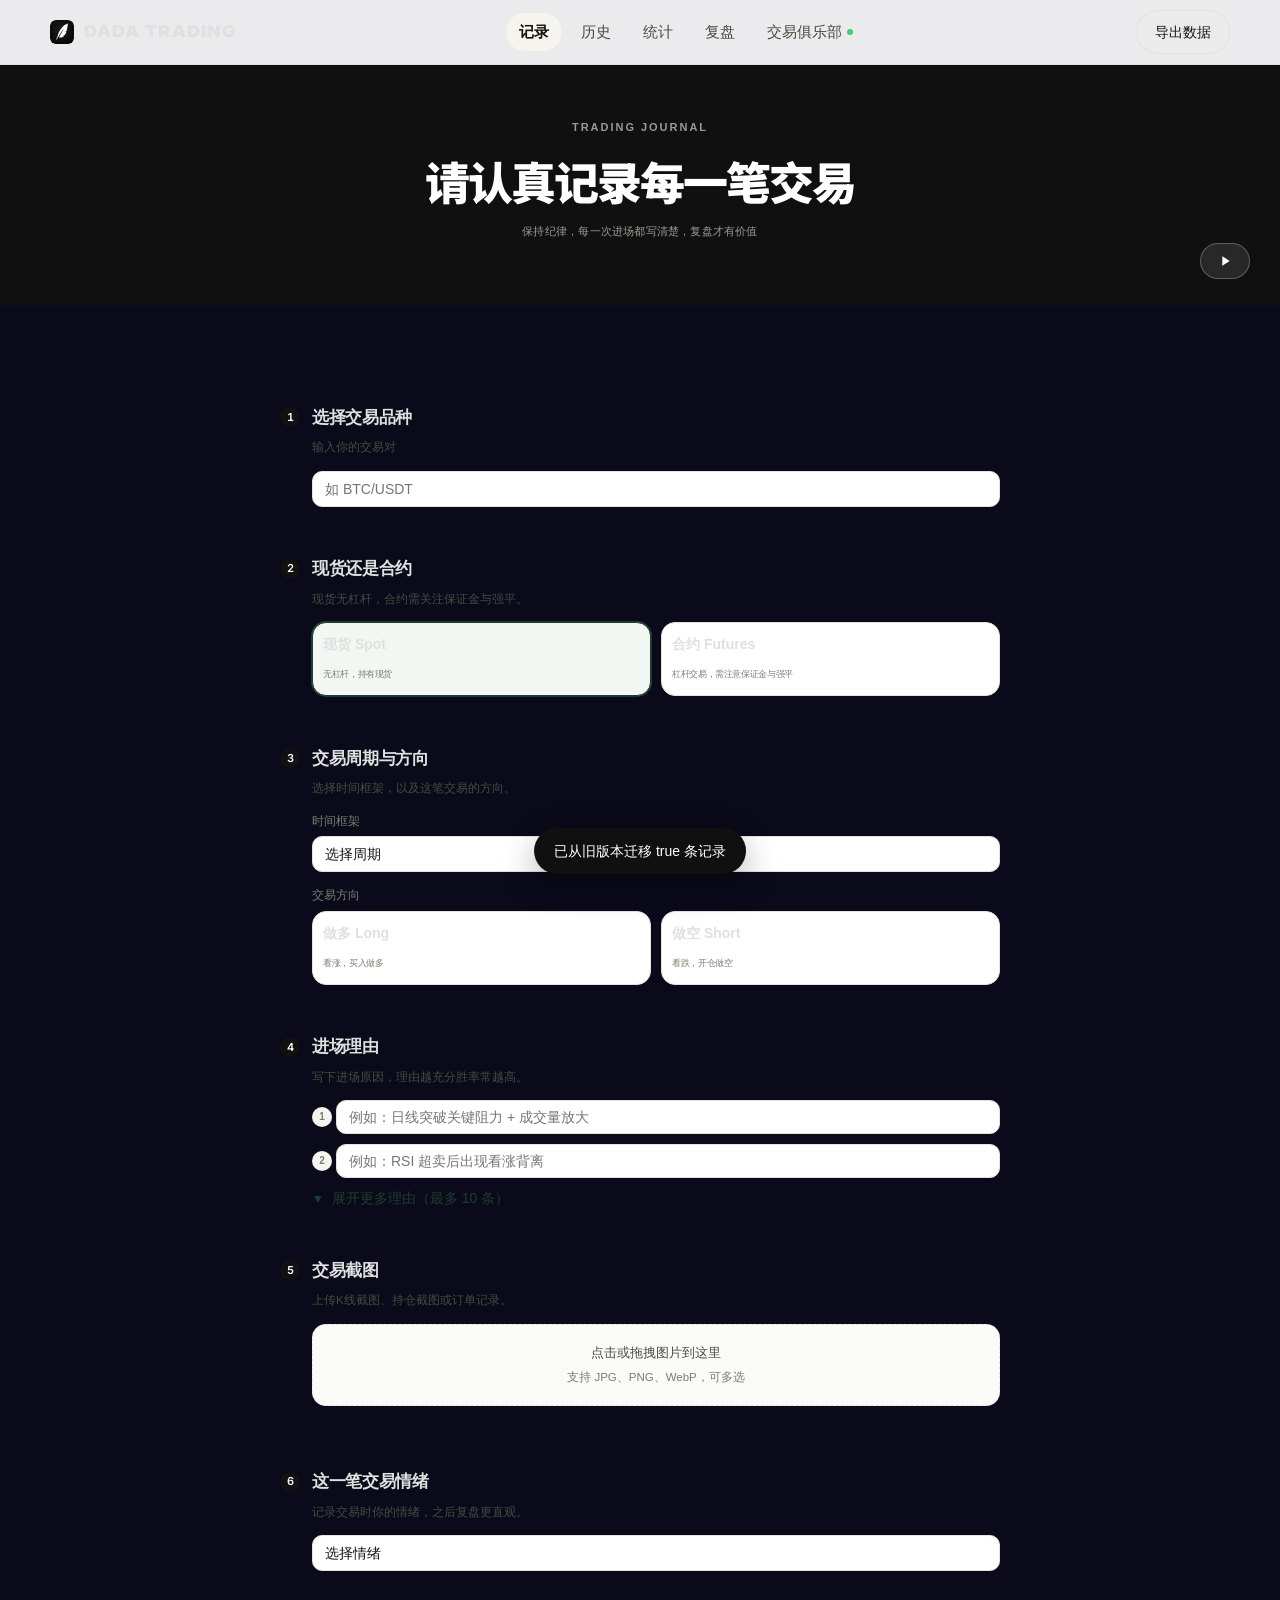
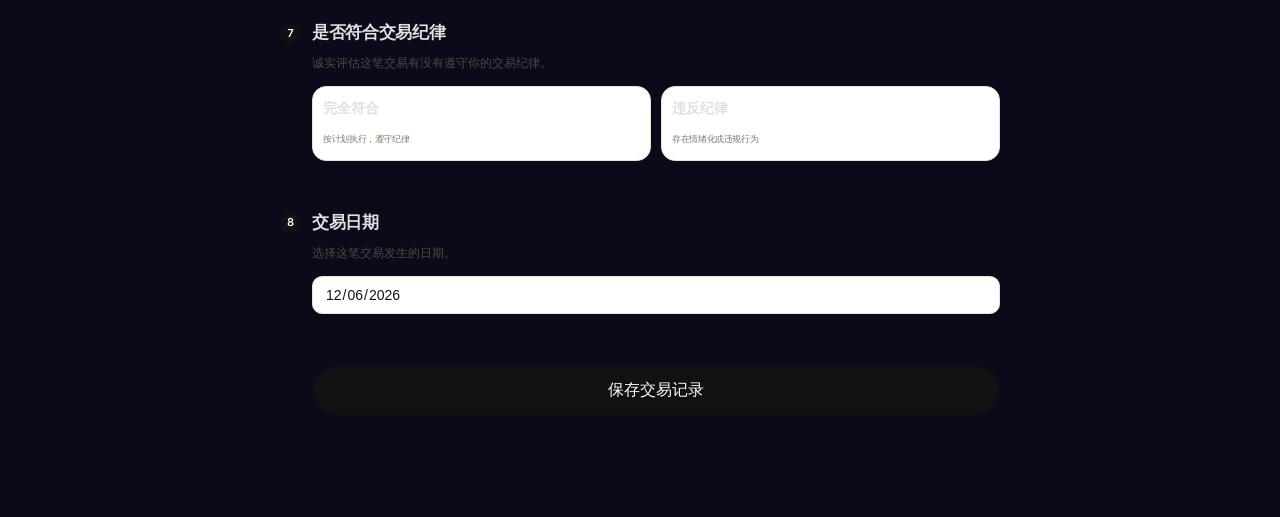
==== commit bb8cea7a: "Dark theme update" ====
--- a/index.html
+++ b/index.html
@@ -9,60 +9,84 @@
   <link href="https://fonts.googleapis.com/css2?family=Inter:wght@400;500;600;700&family=Noto+Sans+SC:wght@400;500;700;900&family=Oswald:ital,wght@0,300;0,400;0,700;1,700&display=swap" rel="stylesheet">
   <link rel="icon" type="image/svg+xml" href="favicon.svg">
    <link rel="stylesheet" href="css/style.css?v=5924">
-   <style>
-    .feed-item { border-bottom: 1px solid #eee; padding: 12px 0; cursor: pointer; }
-    .feed-item:last-child { border-bottom: none; }
-    .feed-item__head { display: flex; align-items: center; gap: 8px; }
-    .feed-dot-viewed { width: 8px; height: 8px; border-radius: 50%; background: #4c8468; }
-    .feed-dot-unviewed { width: 8px; height: 8px; border-radius: 50%; background: #b33a2b; }
-    .feed-date { font-weight: 600; font-size: 14px; color: #14140f; }
-    .feed-title { font-size: 14px; color: #555; flex: 1; }
-    .feed-viewed { font-size: 12px; color: #999; }
-    .feed-detail { padding: 0; overflow: hidden; }
-     .feed-detail .report-section { margin-bottom: 16px; }
-     .feed-detail .report-section h3 { font-size: 16px; font-weight: 700; color: #14140f; border-left: 3px solid #b33a2b; padding-left: 8px; margin-bottom: 8px; }
-    .feed-detail .report-section h3 { font-size: 16px; font-weight: 700; color: #14140f; border-left: 3px solid #b33a2b; padding-left: 8px; margin-bottom: 8px; }
-    .feed-detail .report-section h4 { font-size: 14px; font-weight: 600; color: #333; margin: 8px 0 4px; }
-    .feed-detail .report-section p { font-size: 13px; color: #444; line-height: 1.6; margin: 4px 0; }
-    .feed-detail .report-table { width: 100%; border-collapse: collapse; margin: 8px 0; font-size: 13px; }
-    .feed-detail .report-table th { background: #14140f; color: #fff; padding: 6px 10px; text-align: left; font-weight: 500; }
-    .feed-detail .report-table td { padding: 6px 10px; border-bottom: 1px solid #eee; color: #333; }
-    .feed-detail .report-table tr:nth-child(even) { background: #f9f9f9; }
-    .feed-detail .report-table tr:hover { background: #f0f0f0; }
-    .feed-detail .report-table .highlight { background: #fff3e0; font-weight: 600; color: #b33a2b; }
-    .feed-detail .report-table .ok { color: #4c8468; font-weight: 600; }
-    .feed-detail .report-table .warn { color: #b33a2b; }
-    .feed-detail .report-table .neutral { color: #666; }
-    .feed-detail .report-table td:first-child { font-weight: 600; color: #14140f; }
-    .feed-detail .report-table td:first-child .tag { display: inline-block; padding: 2px 8px; border-radius: 4px; font-size: 11px; font-weight: 600; }
-    .feed-detail .report-table .tag-ok { background: #e8f5e9; color: #4c8468; }
-    .feed-detail .report-table .tag-warn { background: #fff3e0; color: #b33a2b; }
-    .feed-detail .report-table .tag-neutral { background: #f5f5f5; color: #666; }
-    .feed-detail .report-table .tag-fail { background: #ffebee; color: #b33a2b; }
-    .feed-detail .report-bullet { font-size: 13px; color: #444; line-height: 1.8; padding-left: 4px; }
-    .feed-detail .report-bullet li { margin-bottom: 2px; }
-    .feed-detail .report-rule { border: none; border-top: 1px dashed #ddd; margin: 12px 0; }
-    .feed-detail .report-quote { border-left: 3px solid #b33a2b; padding-left: 12px; font-size: 13px; color: #666; font-style: italic; margin: 8px 0; }
-    .feed-detail .report-conclusion { background: linear-gradient(135deg, #14140f 0%, #1a1a12 100%); color: #fff; border-radius: 12px; padding: 16px 20px; margin-top: 12px; }
-    .feed-detail .report-conclusion h3 { color: #fff; border-left-color: #f0c040; }
-    .feed-detail .report-conclusion p { color: #ddd; }
-     .feed-detail .report-footer { font-size: 11px; color: #aaa; margin-top: 12px; text-align: center; }
-    @media (max-width: 480px) {
-      .feed-detail .report-card { padding: 12px; border-radius: 8px; margin-bottom: 8px; }
-       .feed-detail .report-section { margin-bottom: 10px; }
-      .feed-detail .report-section h3 { font-size: 13px; padding-left: 6px; margin-bottom: 4px; }
-      .feed-detail .report-section h4 { font-size: 12px; margin: 6px 0 2px; }
-      .feed-detail .report-section p { font-size: 11px; line-height: 1.5; margin: 2px 0; }
-      .feed-detail .report-table { font-size: 11px; margin: 4px 0; }
-      .feed-detail .report-table th { padding: 4px 6px; font-size: 11px; }
-      .feed-detail .report-table td { padding: 4px 6px; font-size: 11px; }
-      .feed-detail .report-bullet { font-size: 11px; line-height: 1.6; }
-      .feed-detail .report-bullet li { margin-bottom: 1px; }
-      .feed-detail .report-rule { margin: 8px 0; }
-      .feed-detail .report-quote { font-size: 11px; padding-left: 8px; margin: 4px 0; }
-      .feed-detail .report-conclusion { padding: 10px 12px; margin-top: 8px; border-radius: 8px; }
-      .feed-detail .report-conclusion h3 { font-size: 13px; }
-      .feed-detail .report-conclusion p { font-size: 11px; }
+    <style>
+    *{margin:0;padding:0;box-sizing:border-box}
+    body{font-family:-apple-system,BlinkMacSystemFont,'Segoe UI',sans-serif;background:#0a0a1a;color:#e0e0e0;min-height:100vh}
+    .feed-item{border-bottom:1px solid #2a2a4a;padding:16px 20px;cursor:pointer;background:#141428;border-radius:12px;margin-bottom:8px}
+    .feed-item:last-child{border-bottom:none}
+    .feed-item__head{display:flex;align-items:center;gap:8px}
+    .feed-dot-viewed{width:8px;height:8px;border-radius:50%;background:#28a745}
+    .feed-dot-unviewed{width:8px;height:8px;border-radius:50%;background:#dc3545}
+    .feed-date{font-weight:600;font-size:14px;color:#e0e0e0}
+    .feed-title{font-size:14px;color:#888;flex:1}
+    .feed-viewed{font-size:12px;color:#666}
+    .feed-detail{padding:0;overflow:hidden}
+    .feed-detail .card{background:#141428;border-radius:16px;padding:20px;border:1px solid #2a2a4a;position:relative;overflow:hidden;margin-bottom:16px}
+    .feed-detail .card::before{content:'';position:absolute;top:0;left:0;right:0;height:3px;background:linear-gradient(90deg,#667eea,#764ba2)}
+    .feed-detail .card .label{font-size:12px;color:#888;text-transform:uppercase;letter-spacing:1px;margin-bottom:8px}
+    .feed-detail .card .value{font-size:32px;font-weight:700;color:#fff}
+    .feed-detail .card .unit{font-size:14px;color:#aaa;margin-left:4px}
+    .feed-detail .card .sub{font-size:13px;color:#aaa;margin-top:8px}
+    .feed-detail .card.warning{border-color:#fd7e1444}
+    .feed-detail .card.warning .value{color:#fd7e14}
+    .feed-detail .card.normal{border-color:#28a74544}
+    .feed-detail .card.normal .value{color:#28a745}
+    .feed-detail .card.low{border-color:#dc354544}
+    .feed-detail .card.low .value{color:#dc3545}
+    .feed-detail .section-title{font-size:18px;font-weight:600;margin:24px 0 12px;color:#667eea}
+    .feed-detail .report-section{border:1px solid #2a2a4a;border-radius:12px;padding:16px;background:#141428;margin-bottom:12px}
+    .feed-detail .report-section h3{font-size:16px;font-weight:700;color:#667eea;border-left:3px solid #667eea;padding-left:10px;margin-bottom:12px}
+    .feed-detail .report-section h4{font-size:14px;font-weight:600;color:#e0e0e0;margin:8px 0 4px}
+    .feed-detail .report-section p{font-size:13px;color:#aaa;line-height:1.6;margin:4px 0}
+    .feed-detail .report-table{width:100%;border-collapse:collapse;margin:8px 0;font-size:14px}
+    .feed-detail .report-table th{text-align:left;padding:10px 12px;background:#1a1a3a;color:#888;font-weight:500;border-bottom:2px solid #2a2a4a}
+    .feed-detail .report-table td{padding:10px 12px;border-bottom:1px solid #2a2a4a;color:#e0e0e0}
+    .feed-detail .report-table tr:nth-child(even) td{background:#111128}
+    .feed-detail .report-table td.current{color:#fd7e14;font-weight:600}
+    .feed-detail .report-table .highlight{background:#fd7e1433;font-weight:600;color:#fd7e14}
+    .feed-detail .report-table .ok{color:#28a745;font-weight:600}
+    .feed-detail .report-table .warn{color:#fd7e14}
+    .feed-detail .report-table .neutral{color:#666}
+    .feed-detail .report-table td:first-child{font-weight:600;color:#e0e0e0}
+    .feed-detail .report-table .tag{display:inline-block;padding:2px 8px;border-radius:4px;font-size:11px;font-weight:600}
+    .feed-detail .report-table .tag-ok{background:#28a74533;color:#28a745}
+    .feed-detail .report-table .tag-warn{background:#fd7e1433;color:#fd7e14}
+    .feed-detail .report-table .tag-neutral{background:#66633;color:#666}
+    .feed-detail .report-table .tag-fail{background:#dc354533;color:#dc3545}
+    .feed-detail .report-bullet{font-size:13px;color:#aaa;line-height:1.8;padding-left:4px}
+    .feed-detail .report-bullet li{margin-bottom:2px}
+    .feed-detail .report-rule{border:none;border-top:1px dashed #2a2a4a;margin:12px 0}
+    .feed-detail .report-quote{border-left:3px solid #667eea;padding-left:12px;font-size:13px;color:#888;font-style:italic;margin:8px 0;background:#111128;border-radius:0 8px 8px 0;padding:8px 12px}
+    .feed-detail .report-conclusion{background:linear-gradient(135deg,#1a1a3a 0%,#141428 100%);color:#fff;border-radius:12px;padding:16px 20px;margin-top:12px;border:1px solid #667eea44}
+    .feed-detail .report-conclusion h3{color:#fff;border-left-color:#f0c040}
+    .feed-detail .report-conclusion p{color:#ccc}
+    .feed-detail .report-footer{text-align:center;color:#555;font-size:12px;margin-top:24px;padding-top:16px;border-top:1px solid #2a2a4a}
+    .feed-detail .bar-chart{display:flex;gap:8px;align-items:flex-end;height:100px;margin:12px 0}
+    .feed-detail .bar{flex:1;border-radius:4px 4px 0 0;display:flex;flex-direction:column;align-items:center;justify-content:flex-end;padding-bottom:4px;font-size:10px;color:#fff;font-weight:600}
+    .feed-detail .bar.normal{background:linear-gradient(to top,#28a745,#2ea043)}
+    .feed-detail .bar.low{background:linear-gradient(to top,#dc3545,#e5484d)}
+    .feed-detail .bar.medium{background:linear-gradient(to top,#fd7e14,#f0883e)}
+    .feed-detail .bar.current{box-shadow:0 0 12px rgba(253,126,20,.5);transform:scaleY(1.05)}
+    .feed-detail .bar .range{font-size:9px;color:#666;margin-top:2px}
+    .feed-detail .flow{display:flex;align-items:center;gap:8px;margin:16px 0;flex-wrap:wrap;justify-content:center}
+    .feed-detail .flow-step{background:#141428;border:1px solid #2a2a4a;border-radius:12px;padding:12px 16px;font-size:13px;text-align:center;min-width:100px}
+    .feed-detail .flow-step .f-label{font-size:11px;color:#888}
+    .feed-detail .flow-step .f-val{font-size:16px;font-weight:600;color:#fff;margin-top:4px}
+    .feed-detail .flow-arrow{color:#667eea;font-size:20px}
+    .feed-detail .sentiment-badge{display:inline-block;padding:8px 20px;border-radius:20px;font-size:16px;font-weight:600;background:linear-gradient(135deg,#fd7e1433,#fd7e14);color:#fd7e14;border:1px solid #fd7e1455}
+    @media(max-width:480px){
+      .feed-item{padding:12px;border-radius:8px}
+      .feed-detail .card{padding:12px;border-radius:8px}
+      .feed-detail .report-section{padding:12px;border-radius:8px}
+      .feed-detail .report-section h3{font-size:13px}
+      .feed-detail .report-section p{font-size:11px}
+      .feed-detail .report-table{font-size:11px}
+      .feed-detail .report-table th,.feed-detail .report-table td{padding:6px 8px;font-size:11px}
+      .feed-detail .report-bullet{font-size:11px}
+      .feed-detail .report-quote{font-size:11px}
+      .feed-detail .report-conclusion{padding:10px 12px}
+      .feed-detail .report-conclusion p{font-size:11px}
+      .feed-detail .bar-chart{height:80px}
     }
    </style>
 </head>
@@ -982,7 +1006,7 @@
          var line = lines[i];
          // H1
           if (line.match(/^#\s/)) {
-            html += '<div class="report-card">';
+            html += '<div class="card">';
             inCard = true;
             i++; continue;
           }
@@ -1059,7 +1083,7 @@
          if (line.trim() && !line.match(/^#/)) {
            var text = line.replace(/\*\*/g, '');
            if (text.match(/^核心判断/)) {
-             html += '<div class="report-quote">' + text + '</div>';
+             html += '<div class="report-conclusion"><h3>综合结论</h3><p>' + text + '</p></div>';
            } else {
              html += '<p>' + text + '</p>';
            }
@@ -1080,18 +1104,19 @@
        if (show) {
          localStorage.setItem('feed_viewed_' + date, '1');
          var item = feedData.find(function(d) { return d.date === date; });
-         if (item && !detail.dataset.loaded) {
-           detail.dataset.loaded = '1';
-           fetch('data/feed/' + item.filename).then(r => r.text()).then(md => {
-             detail.innerHTML = renderMarkdown(md);
-           }).catch(function() {
-             detail.innerHTML = '<div class="empty"><div class="empty-icon">⚠️</div><h3>加载失败</h3></div>';
-           });
-         }
+            if (item && !detail.dataset.loaded) {
+            detail.dataset.loaded = '1';
+            var md = item.content || '';
+            if (md) {
+              detail.innerHTML = renderMarkdown(md);
+            } else {
+              detail.innerHTML = '<div class="empty"><div class="empty-icon">⚠️</div><h3>加载失败</h3></div>';
+            }
+          }
        }
      }
      window.toggleFeedDetail = toggleFeedDetail;
      window.renderFeed = renderFeed;
   </script>
-<!-- v4-1790158097 --></body>
+</body>
 </html>
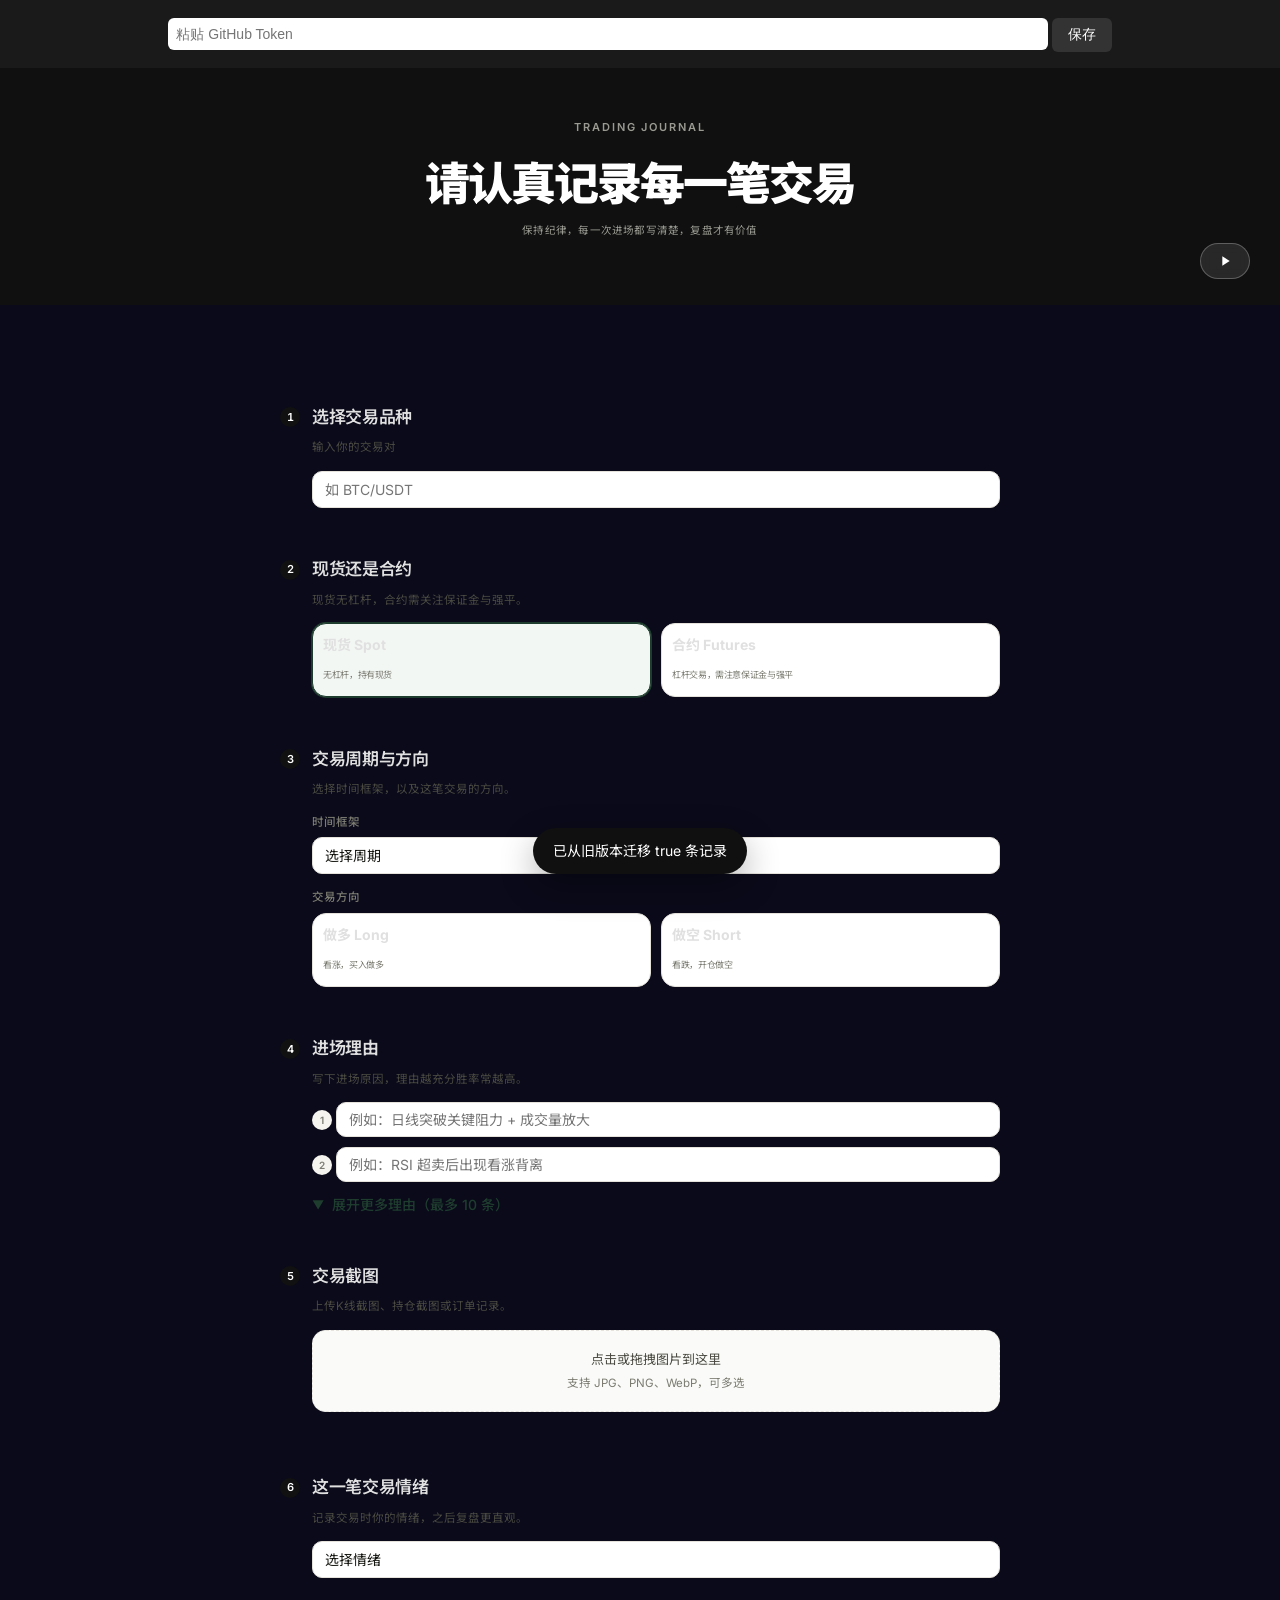
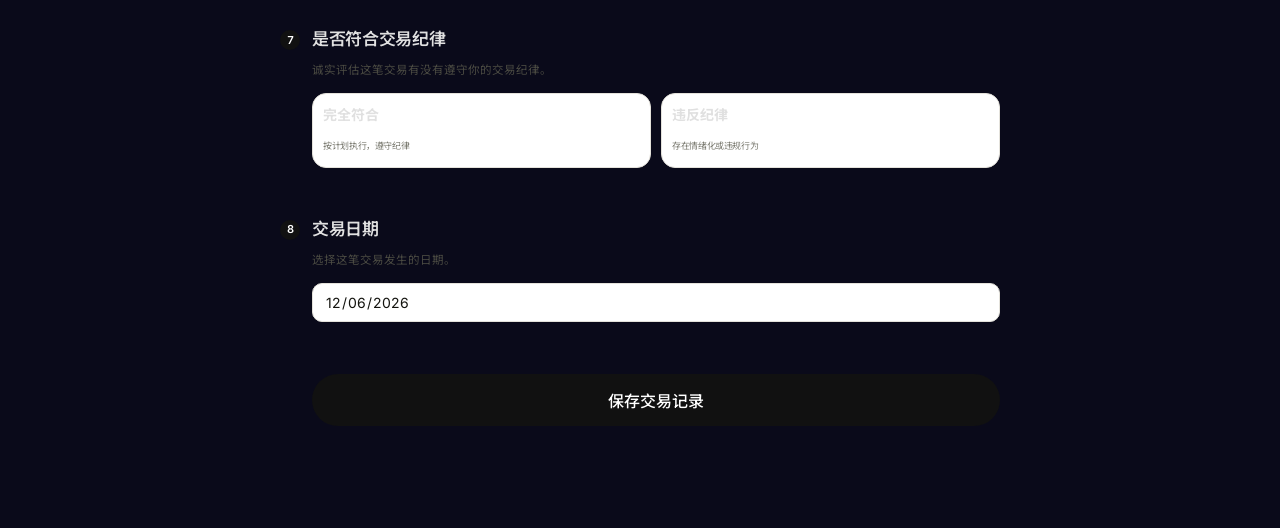
==== commit e1086db7: "Restore daily feed with dark bg" ====
--- a/index.html
+++ b/index.html
@@ -8,89 +8,58 @@
   <link rel="preconnect" href="https://fonts.gstatic.com" crossorigin>
   <link href="https://fonts.googleapis.com/css2?family=Inter:wght@400;500;600;700&family=Noto+Sans+SC:wght@400;500;700;900&family=Oswald:ital,wght@0,300;0,400;0,700;1,700&display=swap" rel="stylesheet">
   <link rel="icon" type="image/svg+xml" href="favicon.svg">
-   <link rel="stylesheet" href="css/style.css?v=5924">
-    <style>
-    *{margin:0;padding:0;box-sizing:border-box}
-    body{font-family:-apple-system,BlinkMacSystemFont,'Segoe UI',sans-serif;background:#0a0a1a;color:#e0e0e0;min-height:100vh}
-    .feed-item{border-bottom:1px solid #2a2a4a;padding:16px 20px;cursor:pointer;background:#141428;border-radius:12px;margin-bottom:8px}
+  <link rel="manifest" href="/manifest.json">
+  <link rel="apple-touch-icon" href="/icons/apple-touch-icon.png">
+  <link rel="stylesheet" href="css/style.css?v=5925">
+   <style>
+    .feed-item{border-bottom:1px solid #eee;padding:12px 0;cursor:pointer}
     .feed-item:last-child{border-bottom:none}
     .feed-item__head{display:flex;align-items:center;gap:8px}
-    .feed-dot-viewed{width:8px;height:8px;border-radius:50%;background:#28a745}
-    .feed-dot-unviewed{width:8px;height:8px;border-radius:50%;background:#dc3545}
-    .feed-date{font-weight:600;font-size:14px;color:#e0e0e0}
-    .feed-title{font-size:14px;color:#888;flex:1}
-    .feed-viewed{font-size:12px;color:#666}
+    .feed-dot-viewed{width:8px;height:8px;border-radius:50%;background:#4c8468}
+    .feed-dot-unviewed{width:8px;height:8px;border-radius:50%;background:#b33a2b}
+    .feed-date{font-weight:600;font-size:14px;color:#14140f}
+    .feed-title{font-size:14px;color:#555;flex:1}
+    .feed-viewed{font-size:12px;color:#999}
     .feed-detail{padding:0;overflow:hidden}
-    .feed-detail .card{background:#141428;border-radius:16px;padding:20px;border:1px solid #2a2a4a;position:relative;overflow:hidden;margin-bottom:16px}
-    .feed-detail .card::before{content:'';position:absolute;top:0;left:0;right:0;height:3px;background:linear-gradient(90deg,#667eea,#764ba2)}
-    .feed-detail .card .label{font-size:12px;color:#888;text-transform:uppercase;letter-spacing:1px;margin-bottom:8px}
-    .feed-detail .card .value{font-size:32px;font-weight:700;color:#fff}
-    .feed-detail .card .unit{font-size:14px;color:#aaa;margin-left:4px}
-    .feed-detail .card .sub{font-size:13px;color:#aaa;margin-top:8px}
-    .feed-detail .card.warning{border-color:#fd7e1444}
-    .feed-detail .card.warning .value{color:#fd7e14}
-    .feed-detail .card.normal{border-color:#28a74544}
-    .feed-detail .card.normal .value{color:#28a745}
-    .feed-detail .card.low{border-color:#dc354544}
-    .feed-detail .card.low .value{color:#dc3545}
-    .feed-detail .section-title{font-size:18px;font-weight:600;margin:24px 0 12px;color:#667eea}
-    .feed-detail .report-section{border:1px solid #2a2a4a;border-radius:12px;padding:16px;background:#141428;margin-bottom:12px}
-    .feed-detail .report-section h3{font-size:16px;font-weight:700;color:#667eea;border-left:3px solid #667eea;padding-left:10px;margin-bottom:12px}
-    .feed-detail .report-section h4{font-size:14px;font-weight:600;color:#e0e0e0;margin:8px 0 4px}
-    .feed-detail .report-section p{font-size:13px;color:#aaa;line-height:1.6;margin:4px 0}
-    .feed-detail .report-table{width:100%;border-collapse:collapse;margin:8px 0;font-size:14px}
-    .feed-detail .report-table th{text-align:left;padding:10px 12px;background:#1a1a3a;color:#888;font-weight:500;border-bottom:2px solid #2a2a4a}
-    .feed-detail .report-table td{padding:10px 12px;border-bottom:1px solid #2a2a4a;color:#e0e0e0}
-    .feed-detail .report-table tr:nth-child(even) td{background:#111128}
-    .feed-detail .report-table td.current{color:#fd7e14;font-weight:600}
-    .feed-detail .report-table .highlight{background:#fd7e1433;font-weight:600;color:#fd7e14}
-    .feed-detail .report-table .ok{color:#28a745;font-weight:600}
-    .feed-detail .report-table .warn{color:#fd7e14}
+    .feed-detail .report-card{background:#fff;border:1px solid #e8e8e8;border-radius:12px;padding:20px;margin-bottom:12px}
+    .feed-detail .report-card__title{font-size:20px;font-weight:700;color:#14140f;margin-bottom:4px}
+    .feed-detail .report-section{margin-bottom:16px}
+    .feed-detail .report-section h3{font-size:16px;font-weight:700;color:#14140f;border-left:3px solid #b33a2b;padding-left:8px;margin-bottom:8px}
+    .feed-detail .report-section h4{font-size:14px;font-weight:600;color:#333;margin:8px 0 4px}
+    .feed-detail .report-section p{font-size:13px;color:#444;line-height:1.6;margin:4px 0}
+    .feed-detail .report-table{width:100%;border-collapse:collapse;margin:8px 0;font-size:13px}
+    .feed-detail .report-table th{background:#14140f;color:#fff;padding:6px 10px;text-align:left;font-weight:500}
+    .feed-detail .report-table td{padding:6px 10px;border-bottom:1px solid #eee;color:#333}
+    .feed-detail .report-table tr:nth-child(even) td{background:#f9f9f9}
+    .feed-detail .report-table .highlight{background:#fff3e0;font-weight:600;color:#b33a2b}
+    .feed-detail .report-table .ok{color:#4c8468;font-weight:600}
+    .feed-detail .report-table .warn{color:#b33a2b}
     .feed-detail .report-table .neutral{color:#666}
-    .feed-detail .report-table td:first-child{font-weight:600;color:#e0e0e0}
-    .feed-detail .report-table .tag{display:inline-block;padding:2px 8px;border-radius:4px;font-size:11px;font-weight:600}
-    .feed-detail .report-table .tag-ok{background:#28a74533;color:#28a745}
-    .feed-detail .report-table .tag-warn{background:#fd7e1433;color:#fd7e14}
-    .feed-detail .report-table .tag-neutral{background:#66633;color:#666}
-    .feed-detail .report-table .tag-fail{background:#dc354533;color:#dc3545}
-    .feed-detail .report-bullet{font-size:13px;color:#aaa;line-height:1.8;padding-left:4px}
+    .feed-detail .report-table td:first-child{font-weight:600;color:#14140f}
+    .feed-detail .report-table td:first-child .tag{display:inline-block;padding:2px 8px;border-radius:4px;font-size:11px;font-weight:600}
+    .feed-detail .report-table .tag-ok{background:#e8f5e9;color:#4c8468}
+    .feed-detail .report-table .tag-warn{background:#fff3e0;color:#b33a2b}
+    .feed-detail .report-table .tag-neutral{background:#f5f5f5;color:#666}
+    .feed-detail .report-table .tag-fail{background:#ffebee;color:#b33a2b}
+    .feed-detail .report-bullet{font-size:13px;color:#444;line-height:1.8;padding-left:4px}
     .feed-detail .report-bullet li{margin-bottom:2px}
-    .feed-detail .report-rule{border:none;border-top:1px dashed #2a2a4a;margin:12px 0}
-    .feed-detail .report-quote{border-left:3px solid #667eea;padding-left:12px;font-size:13px;color:#888;font-style:italic;margin:8px 0;background:#111128;border-radius:0 8px 8px 0;padding:8px 12px}
-    .feed-detail .report-conclusion{background:linear-gradient(135deg,#1a1a3a 0%,#141428 100%);color:#fff;border-radius:12px;padding:16px 20px;margin-top:12px;border:1px solid #667eea44}
+    .feed-detail .report-rule{border:none;border-top:1px dashed #ddd;margin:12px 0}
+    .feed-detail .report-quote{border-left:3px solid #b33a2b;padding-left:12px;font-size:13px;color:#666;font-style:italic;margin:8px 0}
+    .feed-detail .report-conclusion{background:linear-gradient(135deg,#14140f 0%,#1a1a12 100%);color:#fff;border-radius:12px;padding:16px 20px;margin-top:12px}
     .feed-detail .report-conclusion h3{color:#fff;border-left-color:#f0c040}
-    .feed-detail .report-conclusion p{color:#ccc}
-    .feed-detail .report-footer{text-align:center;color:#555;font-size:12px;margin-top:24px;padding-top:16px;border-top:1px solid #2a2a4a}
-    .feed-detail .bar-chart{display:flex;gap:8px;align-items:flex-end;height:100px;margin:12px 0}
-    .feed-detail .bar{flex:1;border-radius:4px 4px 0 0;display:flex;flex-direction:column;align-items:center;justify-content:flex-end;padding-bottom:4px;font-size:10px;color:#fff;font-weight:600}
-    .feed-detail .bar.normal{background:linear-gradient(to top,#28a745,#2ea043)}
-    .feed-detail .bar.low{background:linear-gradient(to top,#dc3545,#e5484d)}
-    .feed-detail .bar.medium{background:linear-gradient(to top,#fd7e14,#f0883e)}
-    .feed-detail .bar.current{box-shadow:0 0 12px rgba(253,126,20,.5);transform:scaleY(1.05)}
-    .feed-detail .bar .range{font-size:9px;color:#666;margin-top:2px}
-    .feed-detail .flow{display:flex;align-items:center;gap:8px;margin:16px 0;flex-wrap:wrap;justify-content:center}
-    .feed-detail .flow-step{background:#141428;border:1px solid #2a2a4a;border-radius:12px;padding:12px 16px;font-size:13px;text-align:center;min-width:100px}
-    .feed-detail .flow-step .f-label{font-size:11px;color:#888}
-    .feed-detail .flow-step .f-val{font-size:16px;font-weight:600;color:#fff;margin-top:4px}
-    .feed-detail .flow-arrow{color:#667eea;font-size:20px}
-    .feed-detail .sentiment-badge{display:inline-block;padding:8px 20px;border-radius:20px;font-size:16px;font-weight:600;background:linear-gradient(135deg,#fd7e1433,#fd7e14);color:#fd7e14;border:1px solid #fd7e1455}
+    .feed-detail .report-conclusion p{color:#ddd}
+    .feed-detail .report-footer{font-size:11px;color:#aaa;margin-top:12px;text-align:center}
     @media(max-width:480px){
-      .feed-item{padding:12px;border-radius:8px}
-      .feed-detail .card{padding:12px;border-radius:8px}
-      .feed-detail .report-section{padding:12px;border-radius:8px}
+      .feed-item{padding:8px 0}
+      .feed-detail .report-card{padding:12px}
       .feed-detail .report-section h3{font-size:13px}
       .feed-detail .report-section p{font-size:11px}
       .feed-detail .report-table{font-size:11px}
-      .feed-detail .report-table th,.feed-detail .report-table td{padding:6px 8px;font-size:11px}
-      .feed-detail .report-bullet{font-size:11px}
-      .feed-detail .report-quote{font-size:11px}
-      .feed-detail .report-conclusion{padding:10px 12px}
-      .feed-detail .report-conclusion p{font-size:11px}
-      .feed-detail .bar-chart{height:80px}
+      .feed-detail .report-table th,.feed-detail .report-table td{padding:4px 6px;font-size:11px}
     }
    </style>
 </head>
-<body>
+<body style="background:#0a0a1a;color:#e0e0e0">
 
   <header class="nav">
     <div class="nav__inner">
@@ -534,14 +503,14 @@
         </div>
       </section>
       
-       <section class="section" id="panelFeed" style="display:none">
-         <div class="wrap wrap--narrow">
-           <div class="card card--flat">
-             <div class="card__head"><div><h3 class="card__title">每日摘要</h3><p class="card__sub">CME 比特币机构情绪日报，点开查看详情</p></div></div>
-             <div id="feedList"></div>
-           </div>
-         </div>
-       </section>
+      <section class="section" id="panelFeed" style="display:none">
+        <div class="wrap wrap--narrow">
+          <div class="card card--flat">
+            <div class="card__head"><div><h3 class="card__title">社区动态</h3><p class="card__sub">圈子里的新想法与互动，热闹都在这里。</p></div></div>
+            <div class="empty" id="clubEmptyFeed"><div class="empty-icon">🫂</div><h3>还没有动态</h3><p>有动态会第一时间冒出来。</p></div>
+          </div>
+        </div>
+      </section>
       <section class="section" id="panelStory" style="display:none">
         <div class="wrap wrap--narrow">
           <div class="card card--flat">
@@ -571,6 +540,17 @@
   <script src="js/app.js?v=5888"></script>
   <script src="js/history.js?v=5888"></script>
   <script src="js/stats.js?v=5888"></script>
+  <div id="token-banner" style="display:none;background:#1a1a1a;color:#fff;text-align:center;padding:12px;margin:0;position:fixed;top:0;left:0;right:0;z-index:9999;font-size:14px;font-family:sans-serif;">
+    <input id="token-input" type="text" placeholder="粘贴 GitHub Token" style="width:70%;padding:8px;margin:6px 0;border-radius:6px;border:none;font-size:14px;"/>
+    <button onclick="saveToken()" style="padding:8px 16px;border-radius:6px;border:none;background:#333;color:#fff;cursor:pointer;font-size:14px;">保存</button>
+  </div>
+  <script>
+  function saveToken() {
+    var t = document.getElementById('token-input').value.trim();
+    if (t) { localStorage.setItem('gh_token', t); document.getElementById('token-banner').style.display='none'; location.reload(); }
+  }
+  if (!localStorage.getItem('gh_token')) { document.getElementById('token-banner').style.display='block'; }
+  </script>
   <script>
     /* Router */
     function switchView(v) {
@@ -593,9 +573,8 @@
       document.getElementById("panelBooks").style.display = tab === "books" ? "" : "none";
       document.getElementById("panelFeed").style.display = tab === "feed" ? "" : "none";
       document.getElementById("panelStory").style.display = tab === "story" ? "" : "none";
-       if (tab === "books") renderBooks();
-       if (tab === "feed") renderFeed();
-     }
+      if (tab === "books") renderBooks();
+    }
     window.books = [
          { id: 'book1', title: '股票作手回忆录', author: '埃德温·勒费弗', cover: 'covers/book1.png', initial: '', summary: '本书是华尔街传奇操盘手杰西·利弗莫尔的传记式经典。书中记录了他从14岁入市到数次大起大落的交易生涯，深刻揭示了市场趋势、人性弱点与交易纪律的关系。对任何想在市场中长期生存的交易者而言，这都是一本必读之作。' },
          { id: 'book2', title: '纪律交易者', author: '马克·道格拉斯', cover: 'covers/book2.png', initial: '', summary: '马克·道格拉斯经典之作。书中直指交易者亏损的根源并非技术不足，而是心理与纪律的缺失。通过系统的训练方法，帮助交易者建立赢家心智，克服恐惧与贪婪，在市场中保持一致性盈利。' },
@@ -968,155 +947,158 @@
       const d = document.getElementById('tradeDate');
       if (d) d.valueAsDate = new Date();
     })();
-     CJ.init().then(() => {}).catch(console.error);
-
-     /* Daily feed */
-     var feedData = [];
-
-     function renderFeed() {
-       var list = document.getElementById('feedList');
-       if (!list) return;
-       fetch('data/feed/summary.json').then(r => r.json()).then(data => {
-         feedData = data || [];
-         if (!feedData.length) { list.innerHTML = '<div class="empty"><div class="empty-icon">📋</div><h3>暂无日报</h3><p>每天8:30后会更新当日摘要。</p></div>'; return; }
-         list.innerHTML = feedData.map(item => {
-           var viewed = localStorage.getItem('feed_viewed_' + item.date) ? '已查看' : '未查看';
-           var dotClass = viewed === '已查看' ? 'feed-dot-viewed' : 'feed-dot-unviewed';
-           return '<div class="feed-item" onclick="toggleFeedDetail(\'' + item.date + '\')">' +
-             '<div class="feed-item__head">' +
-               '<span class="' + dotClass + '"></span>' +
-               '<span class="feed-date">' + item.date + ' ' + item.weekday + '</span>' +
-               '<span class="feed-title">' + item.title + '</span>' +
-               '<span class="feed-viewed">' + viewed + '</span>' +
-             '</div>' +
-             '<div class="feed-detail" id="feed-detail-' + item.date + '" style="display:none"></div>' +
-           '</div>';
-         }).join('');
-       }).catch(e => { list.innerHTML = '<div class="empty"><div class="empty-icon">⚠️</div><h3>加载失败</h3></div>'; });
-     }
-
-     function renderMarkdown(md) {
-       var html = '';
-       var lines = md.split('\n');
-       var i = 0;
-       var inCard = false;
-       var inSection = false;
-       var inUl = false;
-       while (i < lines.length) {
-         var line = lines[i];
-         // H1
-          if (line.match(/^#\s/)) {
-            html += '<div class="card">';
-            inCard = true;
-            i++; continue;
+    CJ.init().then(() => {}).catch(console.error);
+
+    /* Daily feed */
+    var feedData = [];
+
+    function renderFeed() {
+      var list = document.getElementById('feedList');
+      if (!list) return;
+      fetch('data/feed/summary.json').then(r => r.json()).then(data => {
+        feedData = data || [];
+        if (!feedData.length) { list.innerHTML = '<div class="empty"><div class="empty-icon">📋</div><h3>暂无日报</h3><p>每天8:30后会更新当日摘要。</p></div>'; return; }
+        list.innerHTML = feedData.map(item => {
+          var viewed = localStorage.getItem('feed_viewed_' + item.date) ? '已查看' : '未查看';
+          var dotClass = viewed === '已查看' ? 'feed-dot-viewed' : 'feed-dot-unviewed';
+          return '<div class="feed-item" onclick="toggleFeedDetail(\'' + item.date + '\')">' +
+            '<div class="feed-item__head">' +
+              '<span class="' + dotClass + '"></span>' +
+              '<span class="feed-date">' + item.date + ' ' + item.weekday + '</span>' +
+              '<span class="feed-title">' + item.title + '</span>' +
+              '<span class="feed-viewed">' + viewed + '</span>' +
+            '</div>' +
+            '<div class="feed-detail" id="feed-detail-' + item.date + '" style="display:none"></div>' +
+          '</div>';
+        }).join('');
+      }).catch(e => { list.innerHTML = '<div class="empty"><div class="empty-icon">⚠️</div><h3>加载失败</h3></div>'; });
+    }
+
+    function renderMarkdown(md) {
+      var html = '';
+      var lines = md.split('\n');
+      var i = 0;
+      var inCard = false;
+      var inSection = false;
+      var inUl = false;
+      while (i < lines.length) {
+        var line = lines[i];
+        if (line.match(/^#\s/)) {
+          html += '<div class="card">';
+          inCard = true;
+          i++; continue;
+        }
+        if (line.trim() === '---') {
+          html += '<hr class="report-rule">';
+          i++; continue;
+        }
+        if (line.trim() === '') {
+          if (inUl) { html += '</ul>'; inUl = false; }
+          i++; continue;
+        }
+        if (line.match(/^##\s/)) {
+          if (inSection) html += '</div>';
+          html += '<div class="report-section"><h3>' + line.replace(/^##\s/, '') + '</h3>';
+          inSection = true;
+          i++; continue;
+        }
+        if (line.match(/^###\s/)) {
+          html += '<h4>' + line.replace(/^###\s/, '') + '</h4>';
+          i++; continue;
+        }
+        if (line.match(/^\|/)) {
+          var tableHtml = '<table class="report-table">';
+          while (i < lines.length && lines[i].match(/^\|/)) {
+            var cells = lines[i].split('|').filter(function(c) { return c.trim() !== ''; });
+            if (cells.length > 0 && !cells.every(function(c) { return /^[-:]+$/.test(c.trim()); })) {
+              if (!tableHtml.match(/<thead>/)) {
+                tableHtml += '<thead><tr>';
+                cells.forEach(function(c) { tableHtml += '<th>' + c.trim() + '</th>'; });
+                tableHtml += '</tr></thead><tbody>';
+              }
+              tableHtml += '<tr>';
+              cells.forEach(function(c) {
+                var c2 = c.trim();
+                if (c2.match(/^\*\*.*\*\*$/)) {
+                  var inner = c2.replace(/^\*\*|\*\*$/g, '');
+                  var tagClass = 'tag-neutral';
+                  if (inner.match(/偏高|正常健康区间|正常偏低/)) tagClass = 'tag-ok';
+                  else if (inner.match(/偏低|收窄|谨慎|中等|持续收窄/i)) tagClass = 'tag-warn';
+                  tableHtml += '<td><span class="' + tagClass + '">' + inner + '</span></td>';
+                } else if (c2.match(/^[0-9]+\.?[0-9]*%$/)) {
+                  var val = parseFloat(c2);
+                  var cls = val >= 12 ? 'highlight' : val >= 5 ? 'ok' : 'warn';
+                  tableHtml += '<td class="current">' + c2 + '</td>';
+                } else if (c2.match(/^[0-9,]+张$/)) {
+                  tableHtml += '<td class="current">' + c2 + '</td>';
+                } else {
+                  tableHtml += '<td>' + c2 + '</td>';
+                }
+              });
+              tableHtml += '</tr>';
+            }
+            i++;
           }
-          // HR
-         if (line.trim() === '---') {
-           html += '<hr class="report-rule">';
-           i++; continue;
-         }
-         // Empty
-         if (line.trim() === '') {
-           if (inUl) { html += '</ul>'; inUl = false; }
-           i++; continue;
-         }
-         // H2
-         if (line.match(/^##\s/)) {
-           if (inSection) html += '</div>';
-           html += '<div class="report-section"><h3>' + line.replace(/^##\s/, '') + '</h3>';
-           inSection = true;
-           i++; continue;
-         }
-         // H3
-         if (line.match(/^###\s/)) {
-           html += '<h4>' + line.replace(/^###\s/, '') + '</h4>';
-           i++; continue;
-         }
-         // Table
-         if (line.match(/^\|/)) {
-           var tableHtml = '<table class="report-table">';
-           while (i < lines.length && lines[i].match(/^\|/)) {
-             var cells = lines[i].split('|').filter(function(c) { return c.trim() !== ''; });
-             if (cells.length > 0 && !cells.every(function(c) { return /^[-:]+$/.test(c.trim()); })) {
-               if (!tableHtml.match(/<thead>/)) {
-                 tableHtml += '<thead><tr>';
-                 cells.forEach(function(c) { tableHtml += '<th>' + c.trim() + '</th>'; });
-                 tableHtml += '</tr></thead><tbody>';
-               }
-               tableHtml += '<tr>';
-               cells.forEach(function(c) {
-                 var c2 = c.trim();
-                 if (c2.match(/^\*\*.*\*\*$/)) {
-                   var inner = c2.replace(/^\*\*|\*\*$/g, '');
-                   var tagClass = 'tag-neutral';
-                   if (inner.match(/偏高|正常健康区间|正常偏低/)) tagClass = 'tag-ok';
-                   else if (inner.match(/偏低|收窄|谨慎|中等|持续收窄/i)) tagClass = 'tag-warn';
-                   tableHtml += '<td><span class="' + tagClass + '">' + inner + '</span></td>';
-                 } else if (c2.match(/^[0-9]+\.?[0-9]*%$/)) {
-                   var val = parseFloat(c2);
-                   var cls = val >= 12 ? 'highlight' : val >= 5 ? 'ok' : 'warn';
-                   tableHtml += '<td class="' + cls + '">' + c2 + '</td>';
-                 } else {
-                   tableHtml += '<td>' + c2 + '</td>';
-                 }
-               });
-               tableHtml += '</tr>';
-             }
-             i++;
-           }
-           tableHtml += '</tbody></table>';
-           html += tableHtml;
-           continue;
-         }
-         // Bullet
-         if (line.match(/^-\s/)) {
-           if (!inUl) { html += '<ul class="report-bullet">'; inUl = true; }
-           html += '<li>' + line.replace(/^- /, '').replace(/\*\*/g, '') + '</li>';
-           i++; continue;
-         }
-         // Blockquote
-         if (line.match(/^>\s/)) {
-           html += '<div class="report-quote">' + line.replace(/^>\s/, '').replace(/\*\*/g, '') + '</div>';
-           i++; continue;
-         }
-         // Regular text
-         if (line.trim() && !line.match(/^#/)) {
-           var text = line.replace(/\*\*/g, '');
-           if (text.match(/^核心判断/)) {
-             html += '<div class="report-conclusion"><h3>综合结论</h3><p>' + text + '</p></div>';
-           } else {
-             html += '<p>' + text + '</p>';
-           }
-         }
-         i++;
-       }
-       if (inUl) html += '</ul>';
-       if (inSection) html += '</div>';
-       if (inCard) html += '</div>';
-       return html;
-     }
-
-     function toggleFeedDetail(date) {
-       var detail = document.getElementById('feed-detail-' + date);
-       if (!detail) return;
-       var show = detail.style.display === 'none';
-       detail.style.display = show ? '' : 'none';
-       if (show) {
-         localStorage.setItem('feed_viewed_' + date, '1');
-         var item = feedData.find(function(d) { return d.date === date; });
-            if (item && !detail.dataset.loaded) {
-            detail.dataset.loaded = '1';
-            var md = item.content || '';
-            if (md) {
-              detail.innerHTML = renderMarkdown(md);
-            } else {
-              detail.innerHTML = '<div class="empty"><div class="empty-icon">⚠️</div><h3>加载失败</h3></div>';
-            }
+          tableHtml += '</tbody></table>';
+          html += tableHtml;
+          continue;
+        }
+        if (line.match(/^-\s/)) {
+          if (!inUl) { html += '<ul class="report-bullet">'; inUl = true; }
+          html += '<li>' + line.replace(/^- /, '').replace(/\*\*/g, '') + '</li>';
+          i++; continue;
+        }
+        if (line.match(/^>\s/)) {
+          html += '<div class="report-quote">' + line.replace(/^>\s/, '').replace(/\*\*/g, '') + '</div>';
+          i++; continue;
+        }
+        if (line.trim() && !line.match(/^#/)) {
+          var text = line.replace(/\*\*/g, '');
+          if (text.match(/^核心判断/)) {
+            html += '<div class="report-conclusion"><h3>综合结论</h3><p>' + text + '</p></div>';
+          } else {
+            html += '<p>' + text + '</p>';
           }
-       }
-     }
-     window.toggleFeedDetail = toggleFeedDetail;
-     window.renderFeed = renderFeed;
+        }
+        i++;
+      }
+      if (inUl) html += '</ul>';
+      if (inSection) html += '</div>';
+      if (inCard) html += '</div>';
+      return html;
+    }
+
+    function toggleFeedDetail(date) {
+      var detail = document.getElementById('feed-detail-' + date);
+      if (!detail) return;
+      var show = detail.style.display === 'none';
+      detail.style.display = show ? '' : 'none';
+      if (show) {
+        localStorage.setItem('feed_viewed_' + date, '1');
+        var item = feedData.find(function(d) { return d.date === date; });
+        if (item && !detail.dataset.loaded) {
+          detail.dataset.loaded = '1';
+          var md = item.content || '';
+          if (md) {
+            detail.innerHTML = renderMarkdown(md);
+          } else {
+            detail.innerHTML = '<div class="empty"><div class="empty-icon">⚠️</div><h3>加载失败</h3></div>';
+          }
+        }
+      }
+    }
+    window.toggleFeedDetail = toggleFeedDetail;
+    window.renderFeed = renderFeed;
   </script>
+
+<script>
+if ('serviceWorker' in navigator) {
+  window.addEventListener('load', () => {
+    navigator.serviceWorker.register('/service-worker.js?v=3').then(reg => {
+      console.log('SW registered:', reg.scope);
+    }).catch(err => console.log('SW registration failed:', err));
+  });
+}
+</script>
 </body>
 </html>
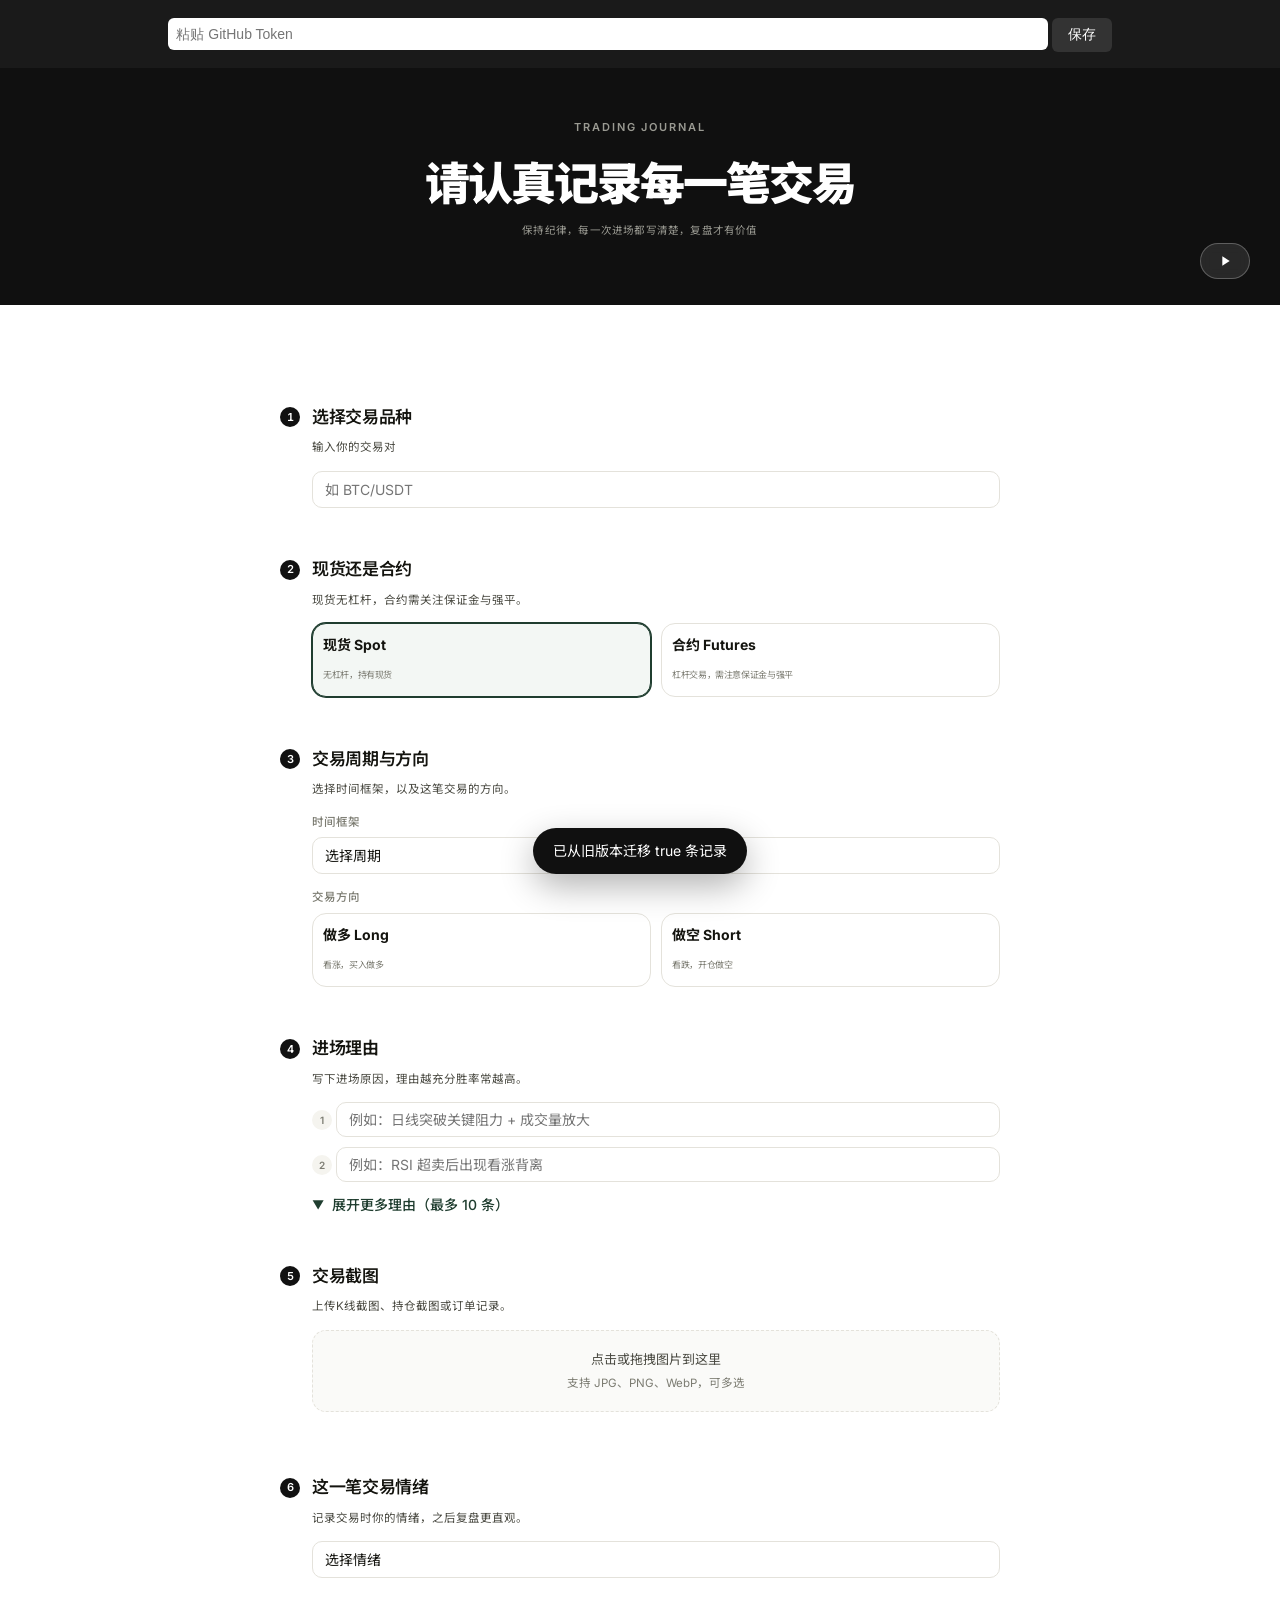
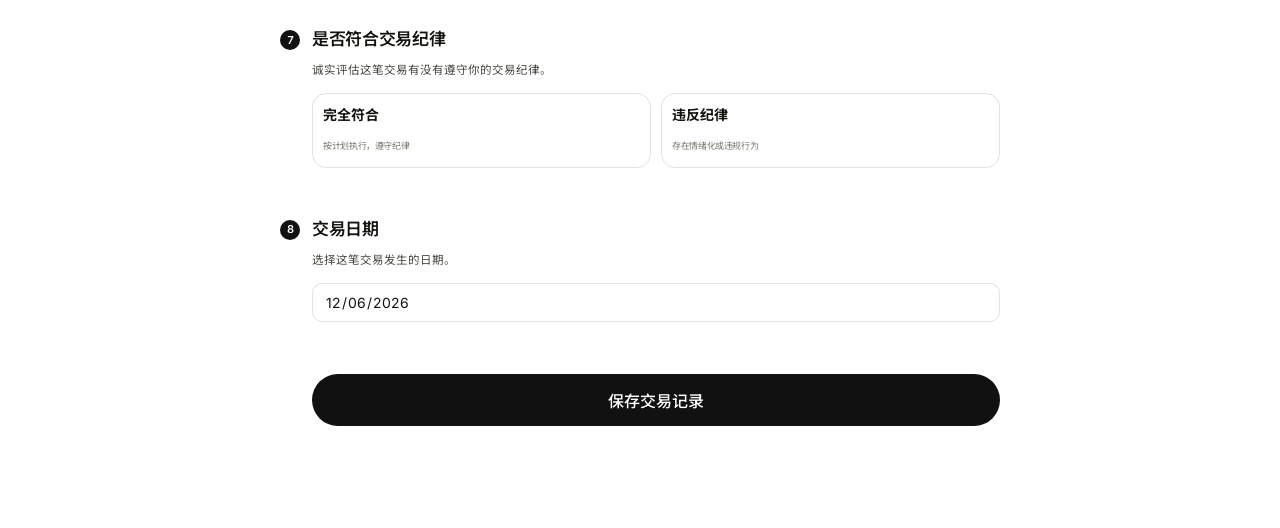
==== commit 09b4dc01: "Restore baseline before afternoon mods" ====
--- a/index.html
+++ b/index.html
@@ -11,55 +11,8 @@
   <link rel="manifest" href="/manifest.json">
   <link rel="apple-touch-icon" href="/icons/apple-touch-icon.png">
   <link rel="stylesheet" href="css/style.css?v=5925">
-   <style>
-    .feed-item{border-bottom:1px solid #eee;padding:12px 0;cursor:pointer}
-    .feed-item:last-child{border-bottom:none}
-    .feed-item__head{display:flex;align-items:center;gap:8px}
-    .feed-dot-viewed{width:8px;height:8px;border-radius:50%;background:#4c8468}
-    .feed-dot-unviewed{width:8px;height:8px;border-radius:50%;background:#b33a2b}
-    .feed-date{font-weight:600;font-size:14px;color:#14140f}
-    .feed-title{font-size:14px;color:#555;flex:1}
-    .feed-viewed{font-size:12px;color:#999}
-    .feed-detail{padding:0;overflow:hidden}
-    .feed-detail .report-card{background:#fff;border:1px solid #e8e8e8;border-radius:12px;padding:20px;margin-bottom:12px}
-    .feed-detail .report-card__title{font-size:20px;font-weight:700;color:#14140f;margin-bottom:4px}
-    .feed-detail .report-section{margin-bottom:16px}
-    .feed-detail .report-section h3{font-size:16px;font-weight:700;color:#14140f;border-left:3px solid #b33a2b;padding-left:8px;margin-bottom:8px}
-    .feed-detail .report-section h4{font-size:14px;font-weight:600;color:#333;margin:8px 0 4px}
-    .feed-detail .report-section p{font-size:13px;color:#444;line-height:1.6;margin:4px 0}
-    .feed-detail .report-table{width:100%;border-collapse:collapse;margin:8px 0;font-size:13px}
-    .feed-detail .report-table th{background:#14140f;color:#fff;padding:6px 10px;text-align:left;font-weight:500}
-    .feed-detail .report-table td{padding:6px 10px;border-bottom:1px solid #eee;color:#333}
-    .feed-detail .report-table tr:nth-child(even) td{background:#f9f9f9}
-    .feed-detail .report-table .highlight{background:#fff3e0;font-weight:600;color:#b33a2b}
-    .feed-detail .report-table .ok{color:#4c8468;font-weight:600}
-    .feed-detail .report-table .warn{color:#b33a2b}
-    .feed-detail .report-table .neutral{color:#666}
-    .feed-detail .report-table td:first-child{font-weight:600;color:#14140f}
-    .feed-detail .report-table td:first-child .tag{display:inline-block;padding:2px 8px;border-radius:4px;font-size:11px;font-weight:600}
-    .feed-detail .report-table .tag-ok{background:#e8f5e9;color:#4c8468}
-    .feed-detail .report-table .tag-warn{background:#fff3e0;color:#b33a2b}
-    .feed-detail .report-table .tag-neutral{background:#f5f5f5;color:#666}
-    .feed-detail .report-table .tag-fail{background:#ffebee;color:#b33a2b}
-    .feed-detail .report-bullet{font-size:13px;color:#444;line-height:1.8;padding-left:4px}
-    .feed-detail .report-bullet li{margin-bottom:2px}
-    .feed-detail .report-rule{border:none;border-top:1px dashed #ddd;margin:12px 0}
-    .feed-detail .report-quote{border-left:3px solid #b33a2b;padding-left:12px;font-size:13px;color:#666;font-style:italic;margin:8px 0}
-    .feed-detail .report-conclusion{background:linear-gradient(135deg,#14140f 0%,#1a1a12 100%);color:#fff;border-radius:12px;padding:16px 20px;margin-top:12px}
-    .feed-detail .report-conclusion h3{color:#fff;border-left-color:#f0c040}
-    .feed-detail .report-conclusion p{color:#ddd}
-    .feed-detail .report-footer{font-size:11px;color:#aaa;margin-top:12px;text-align:center}
-    @media(max-width:480px){
-      .feed-item{padding:8px 0}
-      .feed-detail .report-card{padding:12px}
-      .feed-detail .report-section h3{font-size:13px}
-      .feed-detail .report-section p{font-size:11px}
-      .feed-detail .report-table{font-size:11px}
-      .feed-detail .report-table th,.feed-detail .report-table td{padding:4px 6px;font-size:11px}
-    }
-   </style>
 </head>
-<body style="background:#0a0a1a;color:#e0e0e0">
+<body>
 
   <header class="nav">
     <div class="nav__inner">
@@ -462,7 +415,7 @@
         </div>
       </section>
       <div class="review-tabs wrap wrap--narrow">
-        <button class="review-tab" id="clubTabFeed" onclick="switchClubTab('feed'); return false;">每日摘要</button>
+        <button class="review-tab" id="clubTabFeed" onclick="switchClubTab('feed'); return false;">最新动态</button>
         <button class="review-tab active" id="clubTabBooks" onclick="switchClubTab('books'); return false;">书籍推荐</button>
                 <button class="review-tab" id="clubTabTools" onclick="switchClubTab('tools'); return false;">常用工具</button>
                 <button class="review-tab" id="clubTabIndicator" onclick="switchClubTab('indicator'); return false;">交易指标</button>
@@ -948,147 +901,6 @@
       if (d) d.valueAsDate = new Date();
     })();
     CJ.init().then(() => {}).catch(console.error);
-
-    /* Daily feed */
-    var feedData = [];
-
-    function renderFeed() {
-      var list = document.getElementById('feedList');
-      if (!list) return;
-      fetch('data/feed/summary.json').then(r => r.json()).then(data => {
-        feedData = data || [];
-        if (!feedData.length) { list.innerHTML = '<div class="empty"><div class="empty-icon">📋</div><h3>暂无日报</h3><p>每天8:30后会更新当日摘要。</p></div>'; return; }
-        list.innerHTML = feedData.map(item => {
-          var viewed = localStorage.getItem('feed_viewed_' + item.date) ? '已查看' : '未查看';
-          var dotClass = viewed === '已查看' ? 'feed-dot-viewed' : 'feed-dot-unviewed';
-          return '<div class="feed-item" onclick="toggleFeedDetail(\'' + item.date + '\')">' +
-            '<div class="feed-item__head">' +
-              '<span class="' + dotClass + '"></span>' +
-              '<span class="feed-date">' + item.date + ' ' + item.weekday + '</span>' +
-              '<span class="feed-title">' + item.title + '</span>' +
-              '<span class="feed-viewed">' + viewed + '</span>' +
-            '</div>' +
-            '<div class="feed-detail" id="feed-detail-' + item.date + '" style="display:none"></div>' +
-          '</div>';
-        }).join('');
-      }).catch(e => { list.innerHTML = '<div class="empty"><div class="empty-icon">⚠️</div><h3>加载失败</h3></div>'; });
-    }
-
-    function renderMarkdown(md) {
-      var html = '';
-      var lines = md.split('\n');
-      var i = 0;
-      var inCard = false;
-      var inSection = false;
-      var inUl = false;
-      while (i < lines.length) {
-        var line = lines[i];
-        if (line.match(/^#\s/)) {
-          html += '<div class="card">';
-          inCard = true;
-          i++; continue;
-        }
-        if (line.trim() === '---') {
-          html += '<hr class="report-rule">';
-          i++; continue;
-        }
-        if (line.trim() === '') {
-          if (inUl) { html += '</ul>'; inUl = false; }
-          i++; continue;
-        }
-        if (line.match(/^##\s/)) {
-          if (inSection) html += '</div>';
-          html += '<div class="report-section"><h3>' + line.replace(/^##\s/, '') + '</h3>';
-          inSection = true;
-          i++; continue;
-        }
-        if (line.match(/^###\s/)) {
-          html += '<h4>' + line.replace(/^###\s/, '') + '</h4>';
-          i++; continue;
-        }
-        if (line.match(/^\|/)) {
-          var tableHtml = '<table class="report-table">';
-          while (i < lines.length && lines[i].match(/^\|/)) {
-            var cells = lines[i].split('|').filter(function(c) { return c.trim() !== ''; });
-            if (cells.length > 0 && !cells.every(function(c) { return /^[-:]+$/.test(c.trim()); })) {
-              if (!tableHtml.match(/<thead>/)) {
-                tableHtml += '<thead><tr>';
-                cells.forEach(function(c) { tableHtml += '<th>' + c.trim() + '</th>'; });
-                tableHtml += '</tr></thead><tbody>';
-              }
-              tableHtml += '<tr>';
-              cells.forEach(function(c) {
-                var c2 = c.trim();
-                if (c2.match(/^\*\*.*\*\*$/)) {
-                  var inner = c2.replace(/^\*\*|\*\*$/g, '');
-                  var tagClass = 'tag-neutral';
-                  if (inner.match(/偏高|正常健康区间|正常偏低/)) tagClass = 'tag-ok';
-                  else if (inner.match(/偏低|收窄|谨慎|中等|持续收窄/i)) tagClass = 'tag-warn';
-                  tableHtml += '<td><span class="' + tagClass + '">' + inner + '</span></td>';
-                } else if (c2.match(/^[0-9]+\.?[0-9]*%$/)) {
-                  var val = parseFloat(c2);
-                  var cls = val >= 12 ? 'highlight' : val >= 5 ? 'ok' : 'warn';
-                  tableHtml += '<td class="current">' + c2 + '</td>';
-                } else if (c2.match(/^[0-9,]+张$/)) {
-                  tableHtml += '<td class="current">' + c2 + '</td>';
-                } else {
-                  tableHtml += '<td>' + c2 + '</td>';
-                }
-              });
-              tableHtml += '</tr>';
-            }
-            i++;
-          }
-          tableHtml += '</tbody></table>';
-          html += tableHtml;
-          continue;
-        }
-        if (line.match(/^-\s/)) {
-          if (!inUl) { html += '<ul class="report-bullet">'; inUl = true; }
-          html += '<li>' + line.replace(/^- /, '').replace(/\*\*/g, '') + '</li>';
-          i++; continue;
-        }
-        if (line.match(/^>\s/)) {
-          html += '<div class="report-quote">' + line.replace(/^>\s/, '').replace(/\*\*/g, '') + '</div>';
-          i++; continue;
-        }
-        if (line.trim() && !line.match(/^#/)) {
-          var text = line.replace(/\*\*/g, '');
-          if (text.match(/^核心判断/)) {
-            html += '<div class="report-conclusion"><h3>综合结论</h3><p>' + text + '</p></div>';
-          } else {
-            html += '<p>' + text + '</p>';
-          }
-        }
-        i++;
-      }
-      if (inUl) html += '</ul>';
-      if (inSection) html += '</div>';
-      if (inCard) html += '</div>';
-      return html;
-    }
-
-    function toggleFeedDetail(date) {
-      var detail = document.getElementById('feed-detail-' + date);
-      if (!detail) return;
-      var show = detail.style.display === 'none';
-      detail.style.display = show ? '' : 'none';
-      if (show) {
-        localStorage.setItem('feed_viewed_' + date, '1');
-        var item = feedData.find(function(d) { return d.date === date; });
-        if (item && !detail.dataset.loaded) {
-          detail.dataset.loaded = '1';
-          var md = item.content || '';
-          if (md) {
-            detail.innerHTML = renderMarkdown(md);
-          } else {
-            detail.innerHTML = '<div class="empty"><div class="empty-icon">⚠️</div><h3>加载失败</h3></div>';
-          }
-        }
-      }
-    }
-    window.toggleFeedDetail = toggleFeedDetail;
-    window.renderFeed = renderFeed;
   </script>
 
 <script>
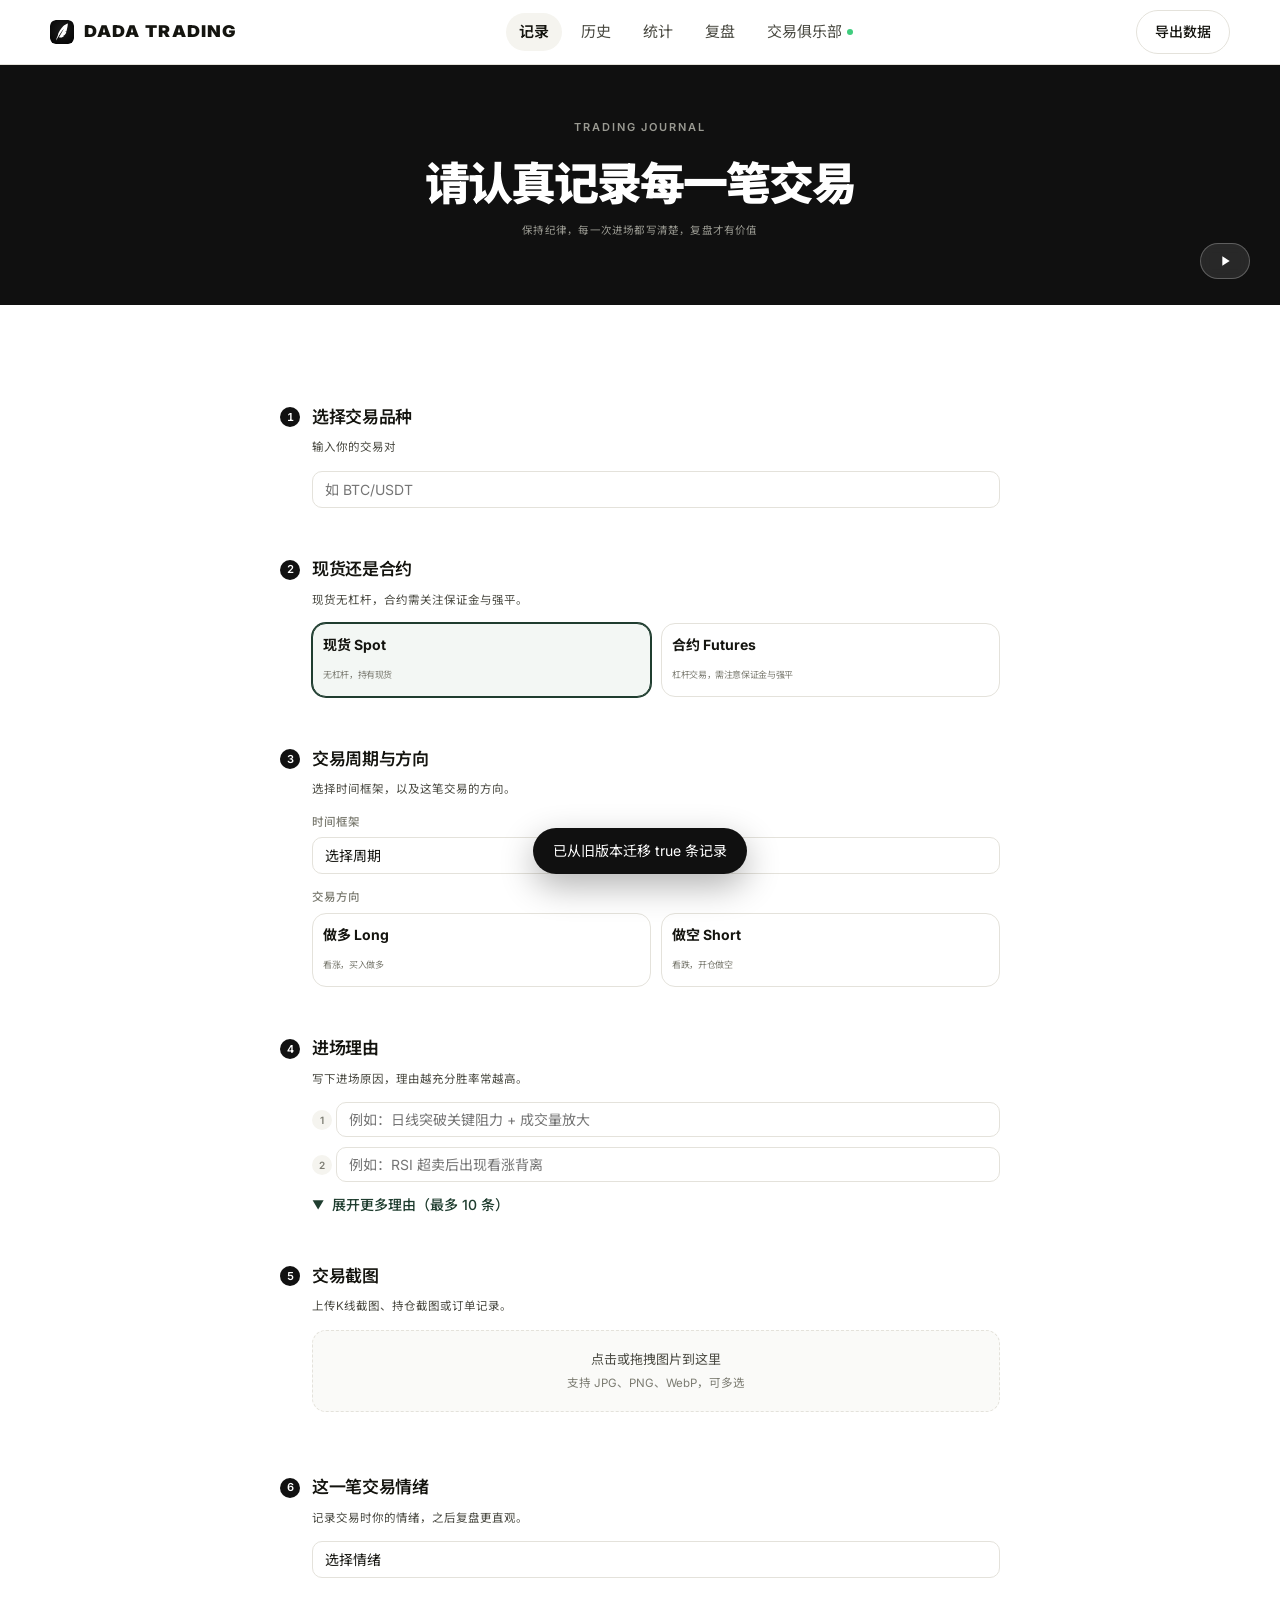
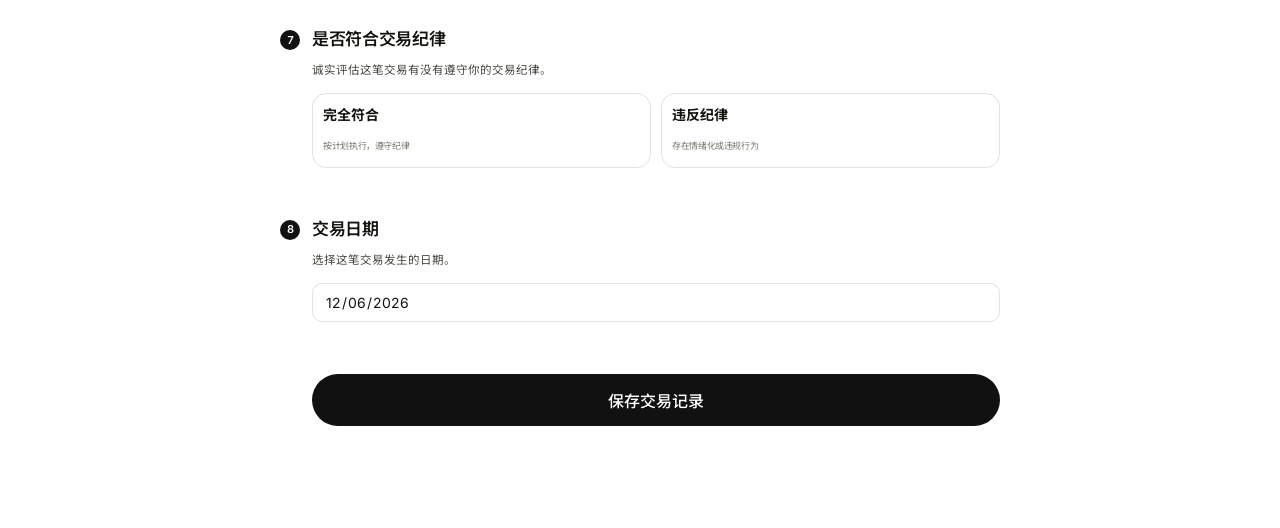
==== commit 75588555: "Restore daily feed baseline" ====
--- a/index.html
+++ b/index.html
@@ -8,9 +8,7 @@
   <link rel="preconnect" href="https://fonts.gstatic.com" crossorigin>
   <link href="https://fonts.googleapis.com/css2?family=Inter:wght@400;500;600;700&family=Noto+Sans+SC:wght@400;500;700;900&family=Oswald:ital,wght@0,300;0,400;0,700;1,700&display=swap" rel="stylesheet">
   <link rel="icon" type="image/svg+xml" href="favicon.svg">
-  <link rel="manifest" href="/manifest.json">
-  <link rel="apple-touch-icon" href="/icons/apple-touch-icon.png">
-  <link rel="stylesheet" href="css/style.css?v=5925">
+  <link rel="stylesheet" href="css/style.css?v=5924">
 </head>
 <body>
 
@@ -415,7 +413,7 @@
         </div>
       </section>
       <div class="review-tabs wrap wrap--narrow">
-        <button class="review-tab" id="clubTabFeed" onclick="switchClubTab('feed'); return false;">最新动态</button>
+        <button class="review-tab" id="clubTabFeed" onclick="switchClubTab('feed'); return false;">每日摘要</button>
         <button class="review-tab active" id="clubTabBooks" onclick="switchClubTab('books'); return false;">书籍推荐</button>
                 <button class="review-tab" id="clubTabTools" onclick="switchClubTab('tools'); return false;">常用工具</button>
                 <button class="review-tab" id="clubTabIndicator" onclick="switchClubTab('indicator'); return false;">交易指标</button>
@@ -493,17 +491,6 @@
   <script src="js/app.js?v=5888"></script>
   <script src="js/history.js?v=5888"></script>
   <script src="js/stats.js?v=5888"></script>
-  <div id="token-banner" style="display:none;background:#1a1a1a;color:#fff;text-align:center;padding:12px;margin:0;position:fixed;top:0;left:0;right:0;z-index:9999;font-size:14px;font-family:sans-serif;">
-    <input id="token-input" type="text" placeholder="粘贴 GitHub Token" style="width:70%;padding:8px;margin:6px 0;border-radius:6px;border:none;font-size:14px;"/>
-    <button onclick="saveToken()" style="padding:8px 16px;border-radius:6px;border:none;background:#333;color:#fff;cursor:pointer;font-size:14px;">保存</button>
-  </div>
-  <script>
-  function saveToken() {
-    var t = document.getElementById('token-input').value.trim();
-    if (t) { localStorage.setItem('gh_token', t); document.getElementById('token-banner').style.display='none'; location.reload(); }
-  }
-  if (!localStorage.getItem('gh_token')) { document.getElementById('token-banner').style.display='block'; }
-  </script>
   <script>
     /* Router */
     function switchView(v) {
@@ -901,16 +888,147 @@
       if (d) d.valueAsDate = new Date();
     })();
     CJ.init().then(() => {}).catch(console.error);
+
+    /* Daily feed */
+    var feedData = [];
+
+    function renderFeed() {
+      var list = document.getElementById('feedList');
+      if (!list) return;
+      fetch('data/feed/summary.json').then(r => r.json()).then(data => {
+        feedData = data || [];
+        if (!feedData.length) { list.innerHTML = '<div class="empty"><div class="empty-icon">📋</div><h3>暂无日报</h3><p>每天8:30后会更新当日摘要。</p></div>'; return; }
+        list.innerHTML = feedData.map(item => {
+          var viewed = localStorage.getItem('feed_viewed_' + item.date) ? '已查看' : '未查看';
+          var dotClass = viewed === '已查看' ? 'feed-dot-viewed' : 'feed-dot-unviewed';
+          return '<div class="feed-item" onclick="toggleFeedDetail(\'' + item.date + '\')">' +
+            '<div class="feed-item__head">' +
+              '<span class="' + dotClass + '"></span>' +
+              '<span class="feed-date">' + item.date + ' ' + item.weekday + '</span>' +
+              '<span class="feed-title">' + item.title + '</span>' +
+              '<span class="feed-viewed">' + viewed + '</span>' +
+            '</div>' +
+            '<div class="feed-detail" id="feed-detail-' + item.date + '" style="display:none"></div>' +
+          '</div>';
+        }).join('');
+      }).catch(e => { list.innerHTML = '<div class="empty"><div class="empty-icon">⚠️</div><h3>加载失败</h3></div>'; });
+    }
+
+    function renderMarkdown(md) {
+      var html = '';
+      var lines = md.split('\n');
+      var i = 0;
+      var inCard = false;
+      var inSection = false;
+      var inUl = false;
+      while (i < lines.length) {
+        var line = lines[i];
+        if (line.match(/^#\s/)) {
+          html += '<div class="card">';
+          inCard = true;
+          i++; continue;
+        }
+        if (line.trim() === '---') {
+          html += '<hr class="report-rule">';
+          i++; continue;
+        }
+        if (line.trim() === '') {
+          if (inUl) { html += '</ul>'; inUl = false; }
+          i++; continue;
+        }
+        if (line.match(/^##\s/)) {
+          if (inSection) html += '</div>';
+          html += '<div class="report-section"><h3>' + line.replace(/^##\s/, '') + '</h3>';
+          inSection = true;
+          i++; continue;
+        }
+        if (line.match(/^###\s/)) {
+          html += '<h4>' + line.replace(/^###\s/, '') + '</h4>';
+          i++; continue;
+        }
+        if (line.match(/^\|/)) {
+          var tableHtml = '<table class="report-table">';
+          while (i < lines.length && lines[i].match(/^\|/)) {
+            var cells = lines[i].split('|').filter(function(c) { return c.trim() !== ''; });
+            if (cells.length > 0 && !cells.every(function(c) { return /^[-:]+$/.test(c.trim()); })) {
+              if (!tableHtml.match(/<thead>/)) {
+                tableHtml += '<thead><tr>';
+                cells.forEach(function(c) { tableHtml += '<th>' + c.trim() + '</th>'; });
+                tableHtml += '</tr></thead><tbody>';
+              }
+              tableHtml += '<tr>';
+              cells.forEach(function(c) {
+                var c2 = c.trim();
+                if (c2.match(/^\*\*.*\*\*$/)) {
+                  var inner = c2.replace(/^\*\*|\*\*$/g, '');
+                  var tagClass = 'tag-neutral';
+                  if (inner.match(/偏高|正常健康区间|正常偏低/)) tagClass = 'tag-ok';
+                  else if (inner.match(/偏低|收窄|谨慎|中等|持续收窄/i)) tagClass = 'tag-warn';
+                  tableHtml += '<td><span class="' + tagClass + '">' + inner + '</span></td>';
+                } else if (c2.match(/^[0-9]+\.?[0-9]*%$/)) {
+                  var val = parseFloat(c2);
+                  var cls = val >= 12 ? 'highlight' : val >= 5 ? 'ok' : 'warn';
+                  tableHtml += '<td class="current">' + c2 + '</td>';
+                } else if (c2.match(/^[0-9,]+张$/)) {
+                  tableHtml += '<td class="current">' + c2 + '</td>';
+                } else {
+                  tableHtml += '<td>' + c2 + '</td>';
+                }
+              });
+              tableHtml += '</tr>';
+            }
+            i++;
+          }
+          tableHtml += '</tbody></table>';
+          html += tableHtml;
+          continue;
+        }
+        if (line.match(/^-\s/)) {
+          if (!inUl) { html += '<ul class="report-bullet">'; inUl = true; }
+          html += '<li>' + line.replace(/^- /, '').replace(/\*\*/g, '') + '</li>';
+          i++; continue;
+        }
+        if (line.match(/^>\s/)) {
+          html += '<div class="report-quote">' + line.replace(/^>\s/, '').replace(/\*\*/g, '') + '</div>';
+          i++; continue;
+        }
+        if (line.trim() && !line.match(/^#/)) {
+          var text = line.replace(/\*\*/g, '');
+          if (text.match(/^核心判断/)) {
+            html += '<div class="report-conclusion"><h3>综合结论</h3><p>' + text + '</p></div>';
+          } else {
+            html += '<p>' + text + '</p>';
+          }
+        }
+        i++;
+      }
+      if (inUl) html += '</ul>';
+      if (inSection) html += '</div>';
+      if (inCard) html += '</div>';
+      return html;
+    }
+
+    function toggleFeedDetail(date) {
+      var detail = document.getElementById('feed-detail-' + date);
+      if (!detail) return;
+      var show = detail.style.display === 'none';
+      detail.style.display = show ? '' : 'none';
+      if (show) {
+        localStorage.setItem('feed_viewed_' + date, '1');
+        var item = feedData.find(function(d) { return d.date === date; });
+        if (item && !detail.dataset.loaded) {
+          detail.dataset.loaded = '1';
+          var md = item.content || '';
+          if (md) {
+            detail.innerHTML = renderMarkdown(md);
+          } else {
+            detail.innerHTML = '<div class="empty"><div class="empty-icon">⚠️</div><h3>加载失败</h3></div>';
+          }
+        }
+      }
+    }
+    window.toggleFeedDetail = toggleFeedDetail;
+    window.renderFeed = renderFeed;
   </script>
-
-<script>
-if ('serviceWorker' in navigator) {
-  window.addEventListener('load', () => {
-    navigator.serviceWorker.register('/service-worker.js?v=3').then(reg => {
-      console.log('SW registered:', reg.scope);
-    }).catch(err => console.log('SW registration failed:', err));
-  });
-}
-</script>
 </body>
 </html>
